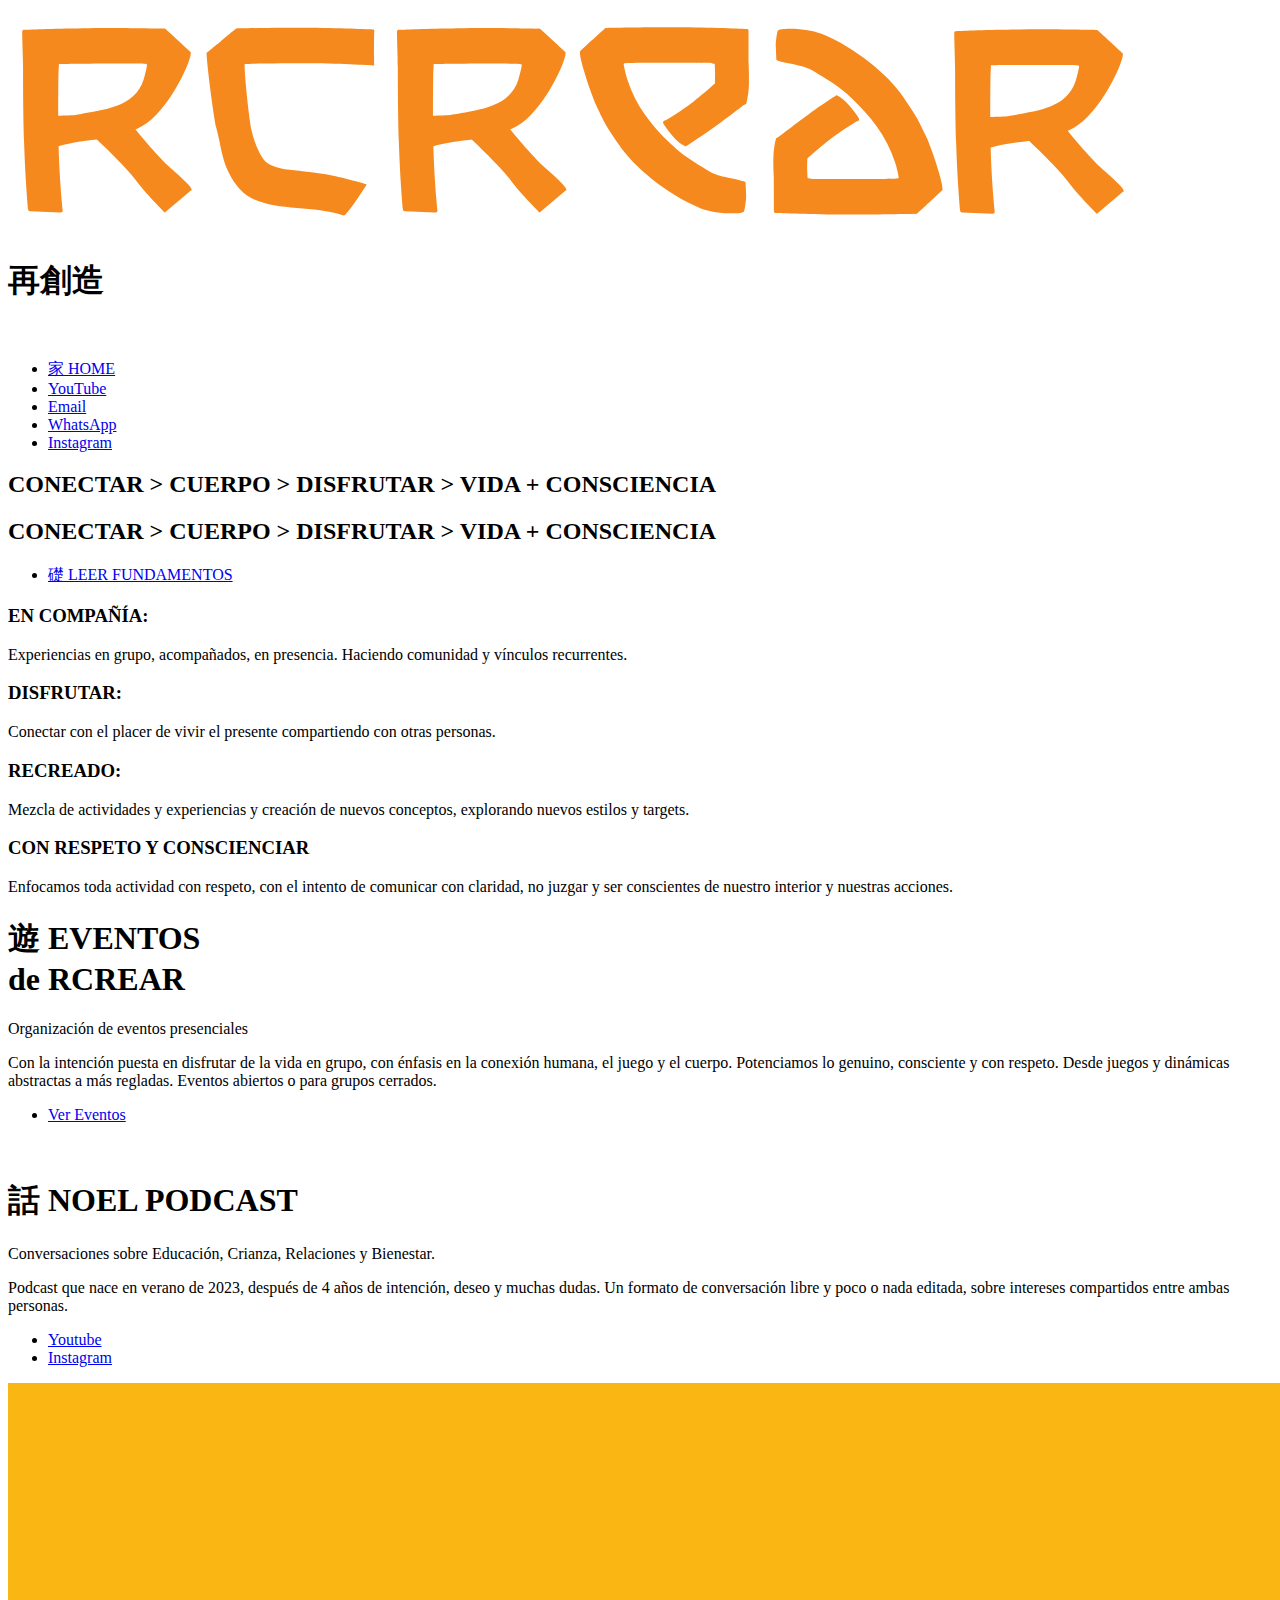
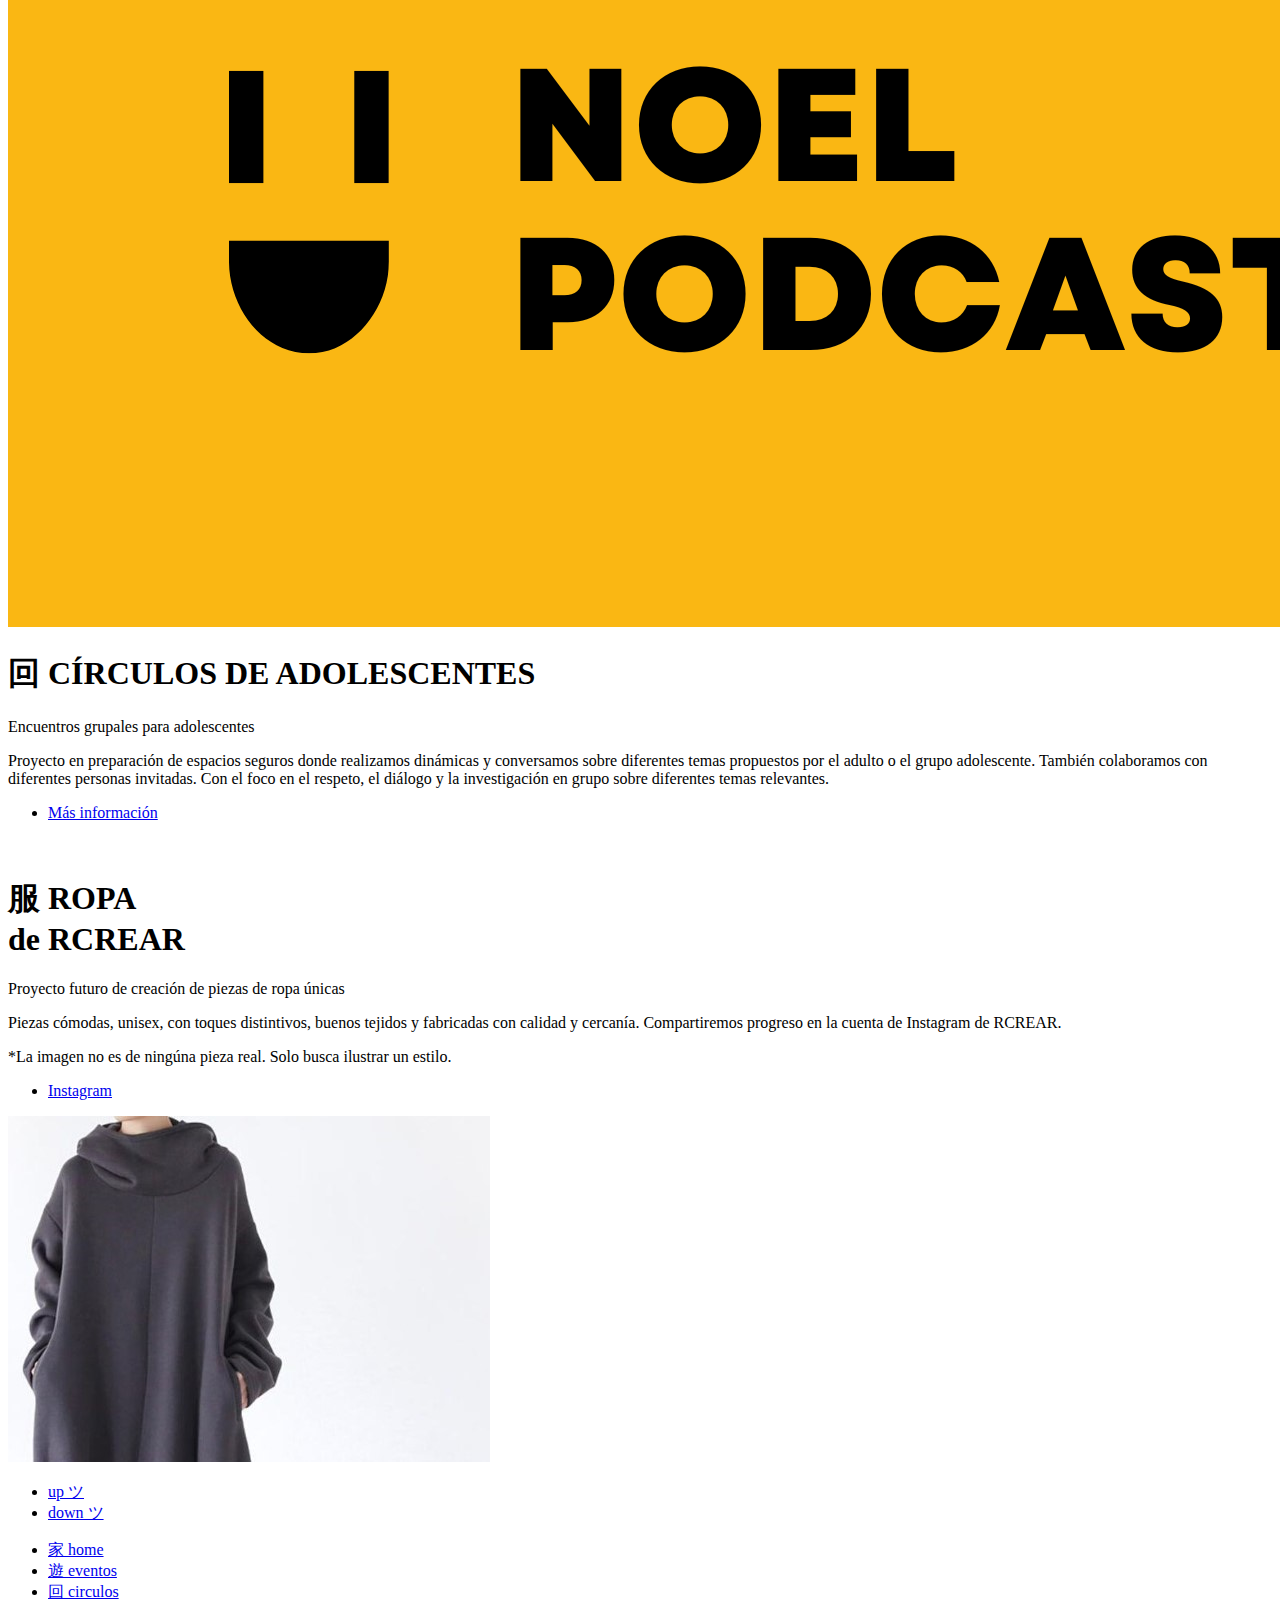
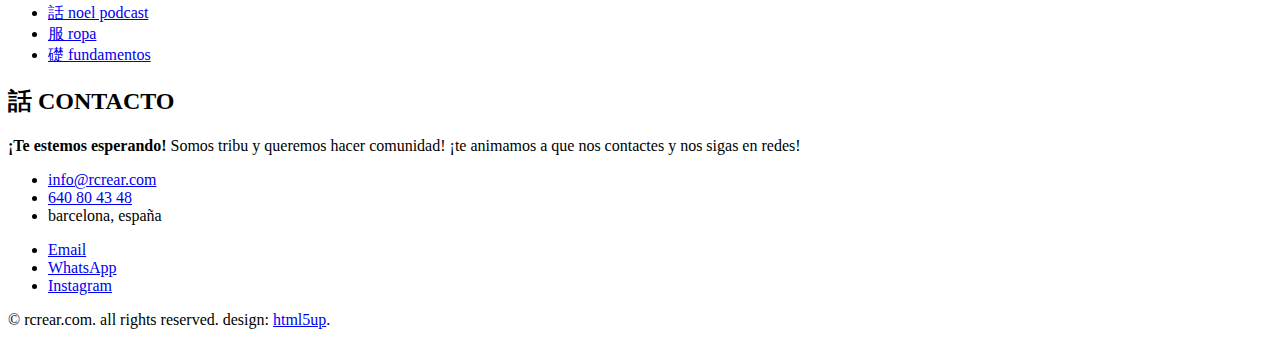
==== index.html @ 9a052d3e "h" ====
<!DOCTYPE HTML>
<!--
	Editorial by HTML5 UP
	html5up.net | @ajlkn
	Free for personal and commercial use under the CCA 3.0 license (html5up.net/license)
-->
<html>
	<head>

		<!-- Google tag (gtag.js) -->
<script async src="https://www.googletagmanager.com/gtag/js?id=G-EVS6V55VN1"></script>
<script>
  window.dataLayer = window.dataLayer || [];
  function gtag(){dataLayer.push(arguments);}
  gtag('js', new Date());

  gtag('config', 'G-EVS6V55VN1');
</script>

		<title>Disfrutar en Grupo</title>
		<link rel="icon" type="image/ico" href="images/imagen marca square.png" />
		<meta charset="utf-8" />
		<meta name="keywords" content="rcrear" />
		<meta name="viewport" content="width=device-width, initial-scale=1, user-scalable=no" />
		<link rel="stylesheet" href="assets/css/main.css" />
	</head>
	<body class="is-preload">

		<!-- Wrapper -->
			<div id="wrapper">

				<!-- Main -->
					<div id="main">
						<div class="inner">

							<!-- Header -->
							<centered>
									<header id="header">
									<img src="images/logo.svg">
									<right><h1>再創造</h1></right>
								</header>
							</centered>
								<br>
							<centered>
								<ul class="icons">
										<li><a href="index.html" class="button big">家 HOME</a></li>

										<li><a href="https://www.youtube.com/@rcrear" class="icon brands fa-youtube"><span class="label">YouTube</span></a></li>
										
										<li><a href="mailto:info@rcrear.com" class="icon fa-envelope"><span class="label">Email</span></a></li>


										<li><a href="https://chat.whatsapp.com/CSFJep5sKGAAvkjsVZSvLa" class="icon brands fa-whatsapp"><span class="label">WhatsApp</span></a></li>


										<li><a href="https://www.instagram.com/rcrearoficial/" class="icon brands fa-instagram"><span class="label">Instagram</span></a></li>

									</ul>
									<h2>CONECTAR > CUERPO > DISFRUTAR > VIDA + CONSCIENCIA</h2>
									<h2>CONECTAR > CUERPO > DISFRUTAR > VIDA + CONSCIENCIA</h2>
									
									<ul class="actions">
										<li><a href="fundamentos.html" class="button big">礎 LEER FUNDAMENTOS</a></li>
									</ul>
							</centered>
							

							<!-- Section -->
							<section>
								<div class="features">
									<article>
										<span class="icon solid fa-circle"></span>
										<div class="content">
											<h3>EN COMPAÑÍA:</h3>
											<p>Experiencias en grupo, acompañados, en presencia. Haciendo comunidad y vínculos recurrentes.</p>
										</div>
									</article>

									<article>
										<span class="icon solid fa-square"></span>
										<div class="content">
											<h3>DISFRUTAR:</h3>
											<p>Conectar con el placer de vivir el presente compartiendo con otras personas.</p>
										</div>
									</article>

									<article>
										<span class="icon solid fa-arrow-up"></span>
										<div class="content">
											<h3>RECREADO:</h3>
											<p>Mezcla de actividades y experiencias y creación de nuevos conceptos, explorando nuevos estilos y targets.</p>
										</div>
									</article>

									<article>
										<span class="icon fa-eye"></span>
										<div class="content">
											<h3>CON RESPETO Y CONSCIENCIAR</h3>
											<p>Enfocamos toda actividad con respeto, con el intento de comunicar con claridad, no juzgar y ser conscientes de nuestro interior y nuestras acciones.</p>
										</div>
									</article>

								</div>
							</section>


							<!-- Banner -->
							<section id="banner">
								<div class="content">
									<header>
										<h1>遊 EVENTOS<br />
										de RCREAR</h1>
										<p>Organización de eventos presenciales</p>
									</header>
									<p>Con la intención puesta en disfrutar de la vida en grupo, con énfasis en la conexión humana, el juego y el cuerpo. Potenciamos lo genuino, consciente y con respeto. Desde juegos y dinámicas abstractas a más regladas. Eventos abiertos o para grupos cerrados.</p>
									<ul class="actions">
										<li><a href="eventos.html" class="button big">Ver Eventos</a></li>
									</ul>
								</div>
								<span class="image object">
									<img src="images/eventos.png" alt="" />
								</span>
							</section>
							<!-- Banner -->
							<section id="banner">
								<div class="content">
									<header>
										<h1>話 NOEL PODCAST</h1>
										<p>Conversaciones sobre Educación, Crianza, Relaciones y Bienestar.</p>
									</header>
										<p>Podcast que nace en verano de 2023, después de 4 años de intención, deseo y muchas dudas. Un formato de conversación libre y poco o nada editada, sobre intereses compartidos entre ambas personas.</p>
									<ul class="actions">
										<li><a href="https://www.youtube.com/@rcrear" class="button big">Youtube</a></li><li><a href="https://www.instagram.com/rcrearpodcast/" class="button big">Instagram</a></li>
									</ul>
								</div>
								<span class="image object">
									<img src="images/podcast.png" alt="" />
								</span>
							</section>
							<!-- Banner -->
							<section id="banner">
								<div class="content">
									<header>
										<h1>回 CÍRCULOS DE ADOLESCENTES</h1>
										<p>Encuentros grupales para adolescentes</p>
									</header>
									<p>Proyecto en preparación de espacios seguros donde realizamos dinámicas y conversamos sobre diferentes temas propuestos por el adulto o el grupo adolescente. También colaboramos con diferentes personas invitadas. Con el foco en el respeto, el diálogo y la investigación en grupo sobre diferentes temas relevantes.</p>
									<ul class="actions">
										<li><a href="circulos.html" class="button big">Más información</a></li>
									</ul>
								</div>
								<span class="image object">
									<img src="images/adoles.jpg" alt="" />
								</span>
							</section>
							<!-- Banner -->
							<section id="banner">
								<div class="content">
									<header>
										<h1>服 ROPA<br />
										de RCREAR</h1>
										<p>Proyecto futuro de creación de piezas de ropa únicas</p>
									</header>
									<p>Piezas cómodas, unisex, con toques distintivos, buenos tejidos y fabricadas con calidad y cercanía. Compartiremos progreso en la cuenta de Instagram de RCREAR.</p>
									<p>*La imagen no es de ningúna pieza real. Solo busca ilustrar un estilo.</p>
									<ul class="actions">
										<li><a href="https://www.instagram.com/rcrearoficial/" class="button big">Instagram</a></li>
									</ul>
								</div>
								<span class="image object">
									<img src="images/ropa.jpg" alt="" />
								</span>
							</section>

							<!-- Banner -->
							<section id="banner">
								<div class="content">
							<ul class="actions">
								<li><a href="#" class="button big">up ツ</a></li>
								<li><a href="jaja.html" class="button big">down ツ</a></li>
							</ul>
						</div>
					</section>
				</div>
			</div>

				<!-- Sidebar -->
					<div id="sidebar">
						<div class="inner">

							<!-- Menu -->
								<nav id="menu">
									<ul>
										<li><a href="index.html">家 home</a></li>
										<li><a href="eventos.html">遊 eventos</a></li>
										<li><a href="circulos.html">回 circulos</a></li>
										<li><a href="https://www.youtube.com/@rcrear">話 noel podcast</a></li>
										<li><a href="https://www.instagram.com/rcrearoficial/">服 ropa</a></li>
										<li><a href="fundamentos.html">礎 fundamentos</a></li>
								</ul>
								</nav>

							<!-- Section -->
								<section>
									<header class="major">
										<h2>話 CONTACTO</h2>
									</header>
									<p><strong>¡Te estemos esperando!</strong> Somos tribu y queremos hacer comunidad! ¡te animamos a que nos contactes y nos sigas en redes!</p>
									<ul class="contact">
										<li class="icon solid fa-envelope"><a href="mailto:info@rcrear.com">info@rcrear.com</a></li>
										<li class="icon solid fa-phone"><a href="tel:0034640804348">640 80 43 48</a></li>
										<li class="icon solid fa-home">barcelona, españa</li>
									</ul>
									<ul class="icons">
										<li><a href="mailto:info@rcrear.com" class="icon fa-envelope"><span class="label">Email</span></a></li>


										<li><a href="https://chat.whatsapp.com/CSFJep5sKGAAvkjsVZSvLa" class="icon brands fa-whatsapp"><span class="label">WhatsApp</span></a></li>


										<li><a href="https://www.instagram.com/rcrearoficial/" class="icon brands fa-instagram"><span class="label">Instagram</span></a></li>
									</ul>
								</section>

							<!-- Footer -->
								<footer id="footer">
									<p class="copyright">&copy; rcrear.com. all rights reserved. design: <a href="https://html5up.net">html5up</a>.</p>
								</footer>

						</div>
					</div>

			</div>

		<!-- Scripts -->
			<script src="assets/js/jquery.min.js"></script>
			<script src="assets/js/browser.min.js"></script>
			<script src="assets/js/breakpoints.min.js"></script>
			<script src="assets/js/util.js"></script>
			<script src="assets/js/main.js"></script>

	</body>
</html>
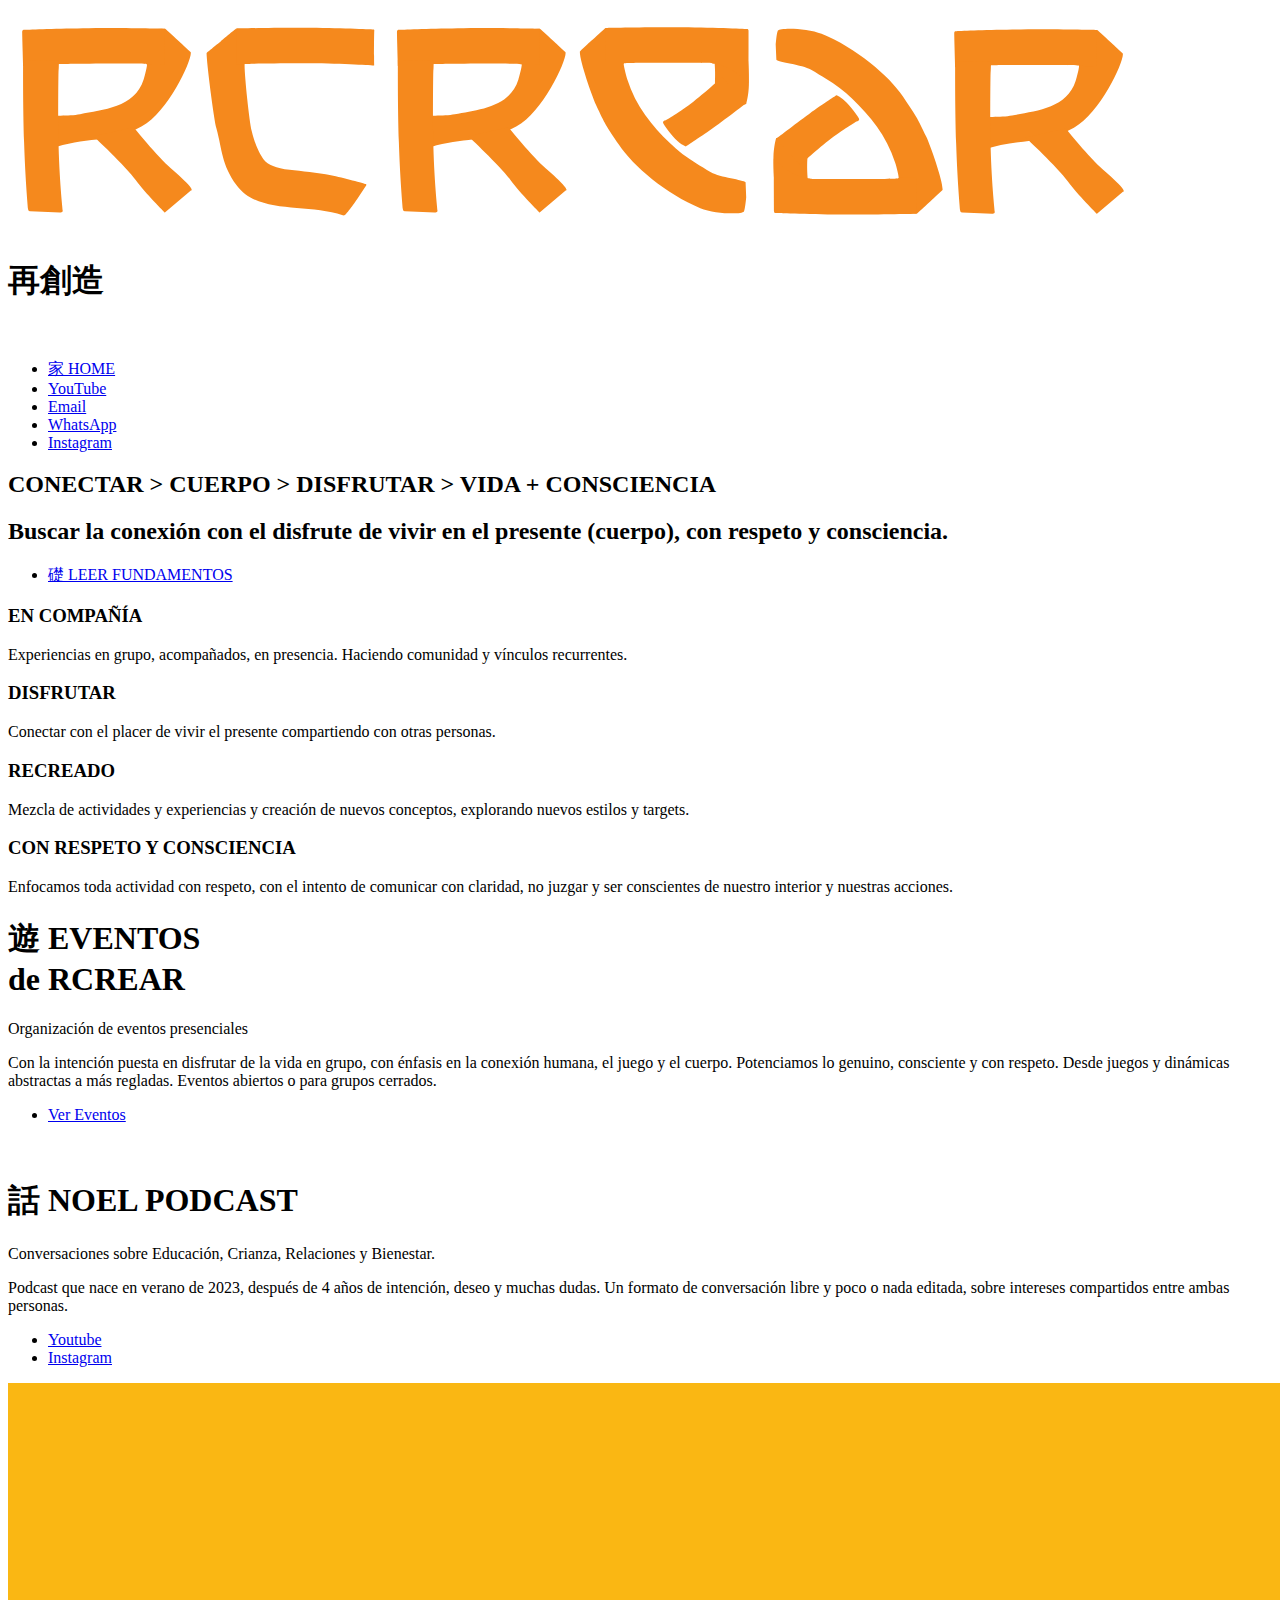
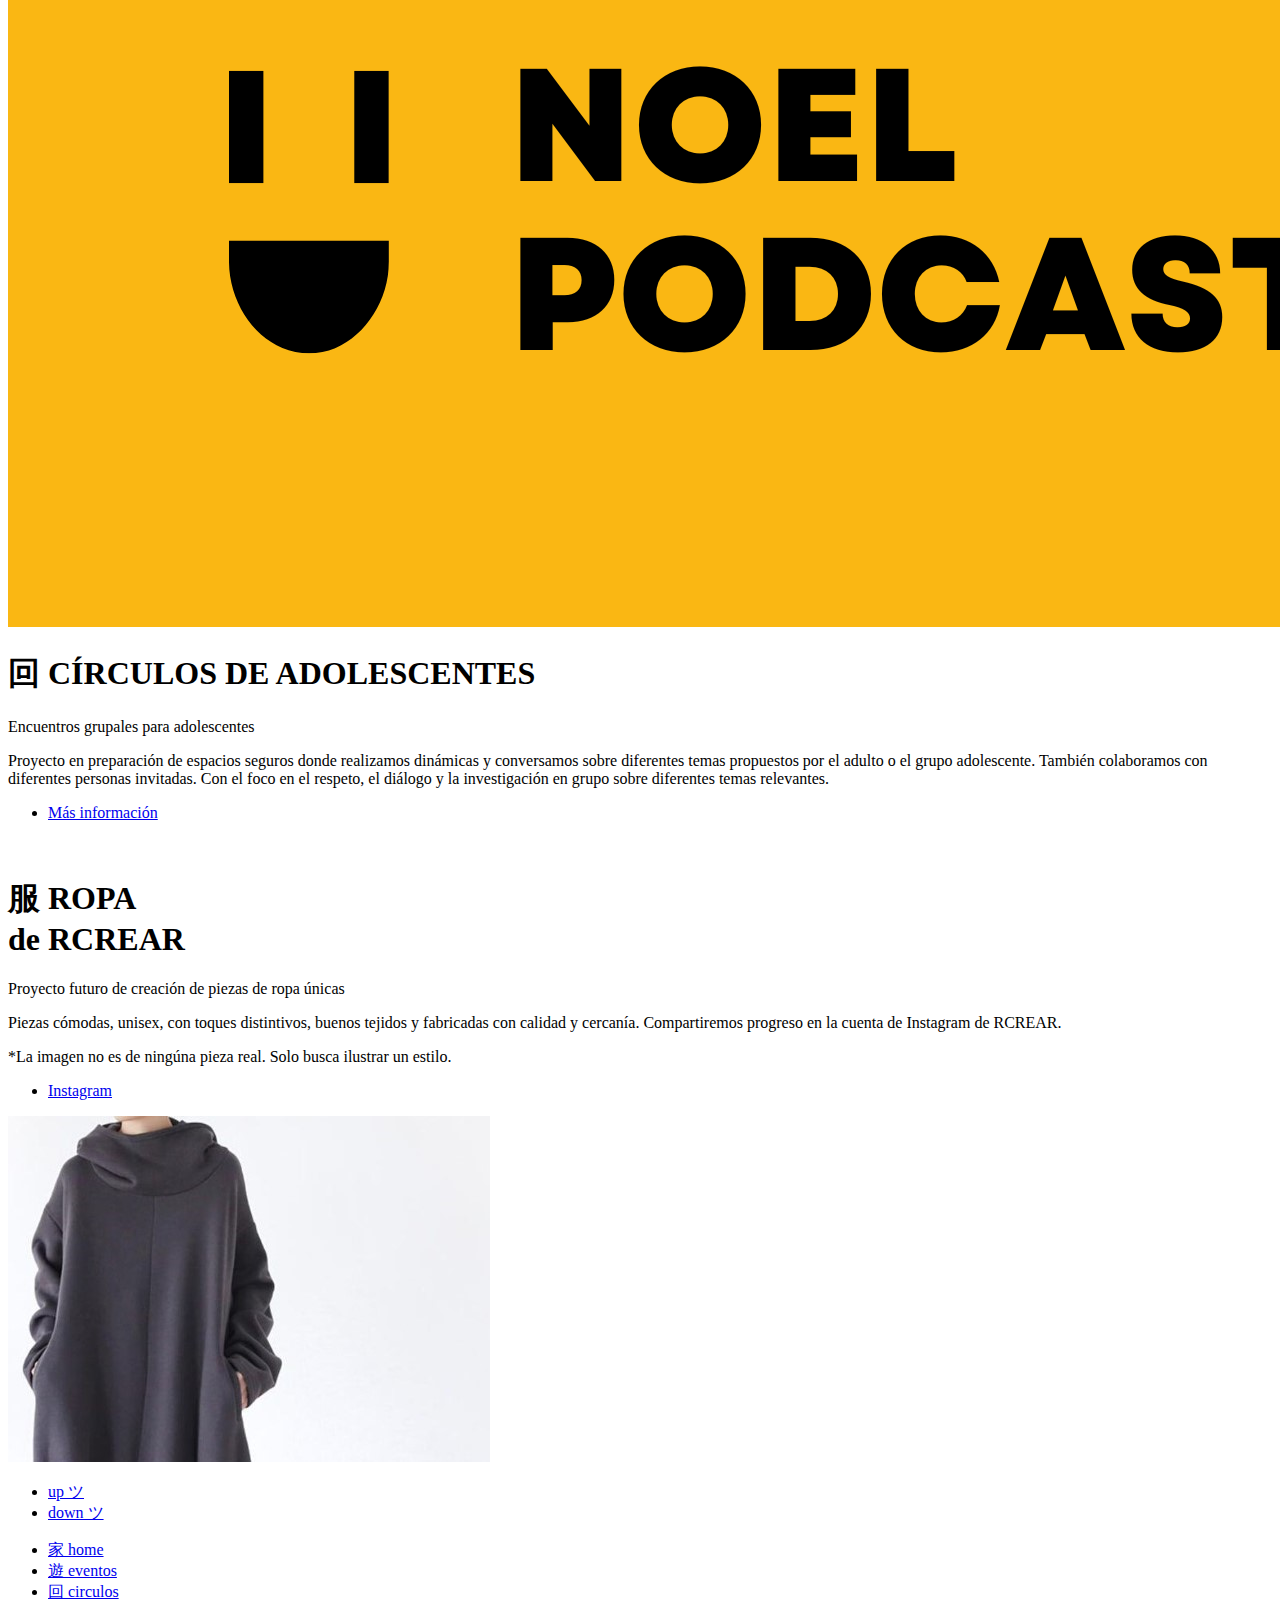
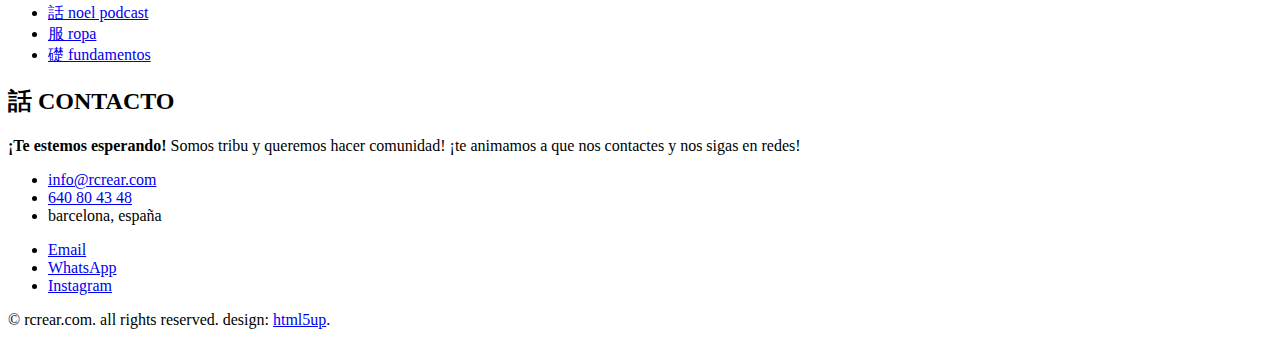
==== commit 34e099bc: "s" ====
--- a/index.html
+++ b/index.html
@@ -57,7 +57,7 @@
 
 									</ul>
 									<h2>CONECTAR > CUERPO > DISFRUTAR > VIDA + CONSCIENCIA</h2>
-									<h2>CONECTAR > CUERPO > DISFRUTAR > VIDA + CONSCIENCIA</h2>
+									<h2>Buscar la conexión con el disfrute de vivir en el presente (cuerpo), con respeto y consciencia.</h2>
 									
 									<ul class="actions">
 										<li><a href="fundamentos.html" class="button big">礎 LEER FUNDAMENTOS</a></li>
@@ -71,7 +71,7 @@
 									<article>
 										<span class="icon solid fa-circle"></span>
 										<div class="content">
-											<h3>EN COMPAÑÍA:</h3>
+											<h3>EN COMPAÑÍA</h3>
 											<p>Experiencias en grupo, acompañados, en presencia. Haciendo comunidad y vínculos recurrentes.</p>
 										</div>
 									</article>
@@ -79,7 +79,7 @@
 									<article>
 										<span class="icon solid fa-square"></span>
 										<div class="content">
-											<h3>DISFRUTAR:</h3>
+											<h3>DISFRUTAR</h3>
 											<p>Conectar con el placer de vivir el presente compartiendo con otras personas.</p>
 										</div>
 									</article>
@@ -87,7 +87,7 @@
 									<article>
 										<span class="icon solid fa-arrow-up"></span>
 										<div class="content">
-											<h3>RECREADO:</h3>
+											<h3>RECREADO</h3>
 											<p>Mezcla de actividades y experiencias y creación de nuevos conceptos, explorando nuevos estilos y targets.</p>
 										</div>
 									</article>
@@ -95,7 +95,7 @@
 									<article>
 										<span class="icon fa-eye"></span>
 										<div class="content">
-											<h3>CON RESPETO Y CONSCIENCIAR</h3>
+											<h3>CON RESPETO Y CONSCIENCIA</h3>
 											<p>Enfocamos toda actividad con respeto, con el intento de comunicar con claridad, no juzgar y ser conscientes de nuestro interior y nuestras acciones.</p>
 										</div>
 									</article>
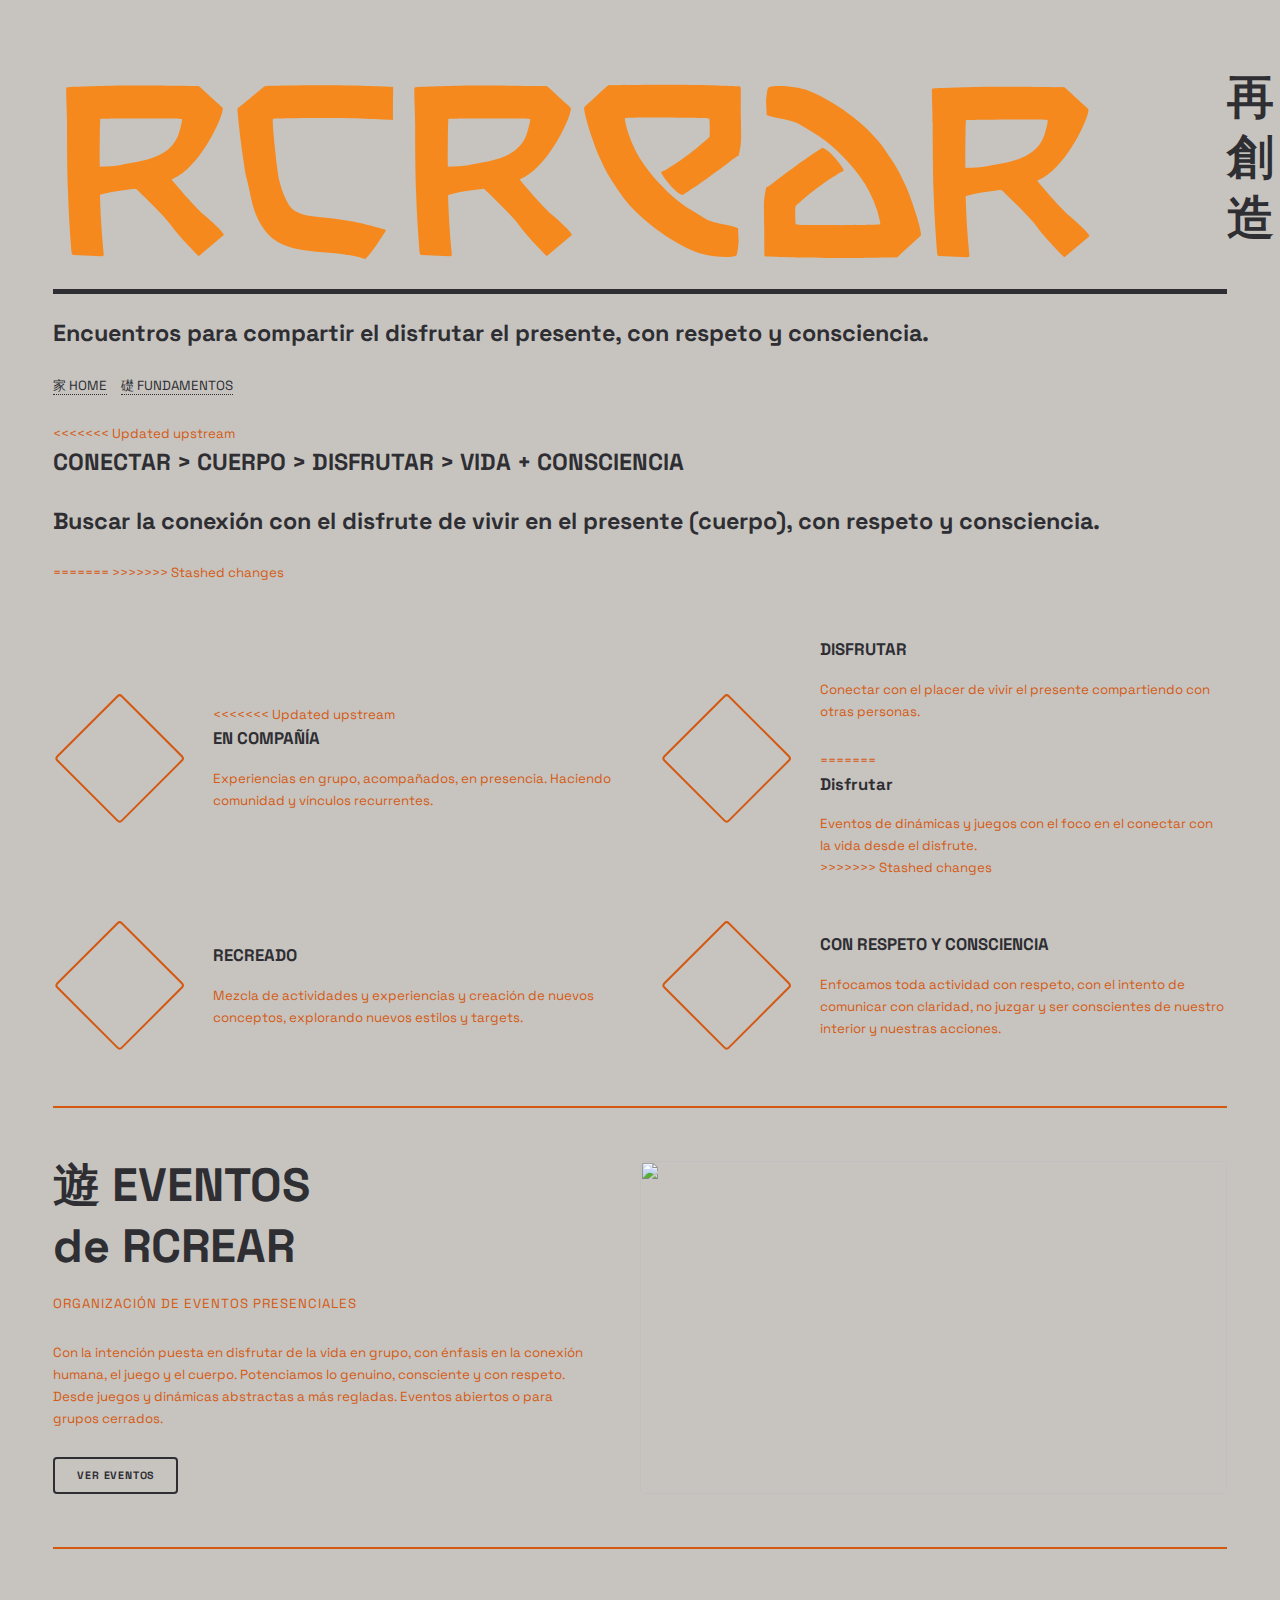
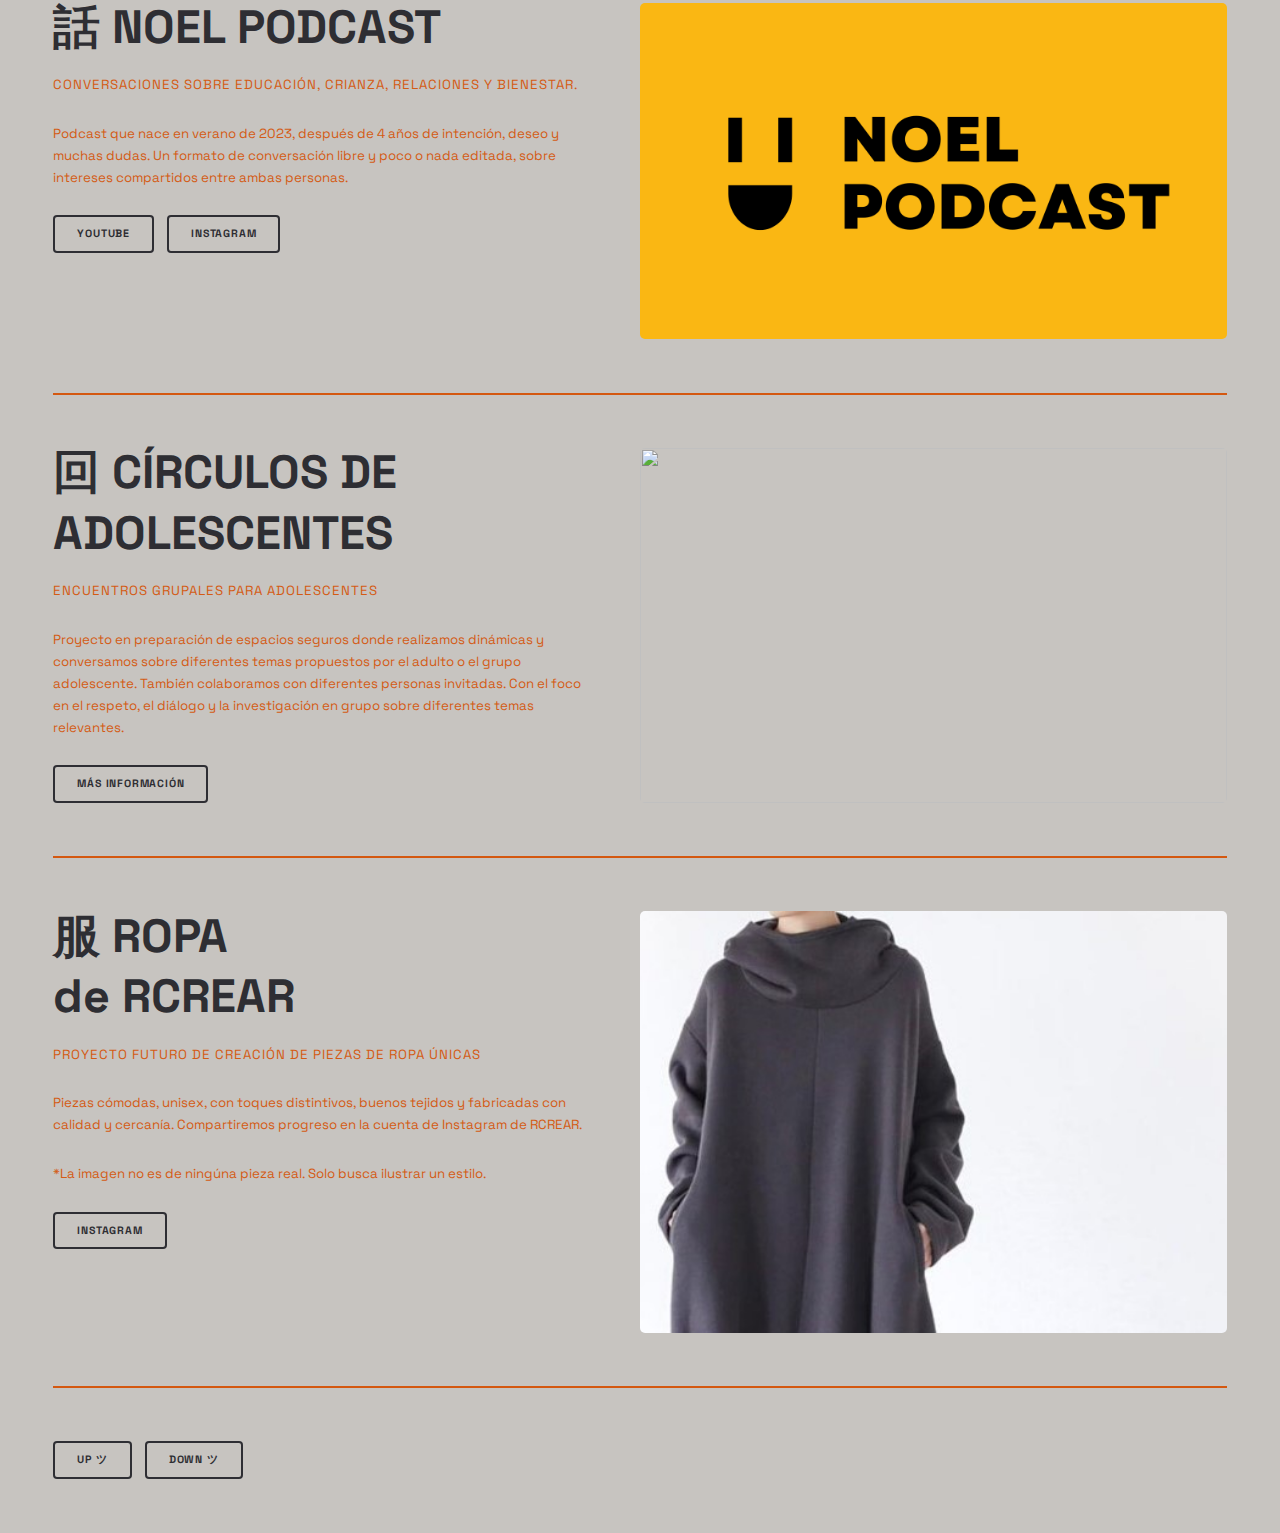
==== commit 39132c4a: "k" ====
--- a/index.html
+++ b/index.html
@@ -42,8 +42,9 @@
 							</centered>
 								<br>
 							<centered>
+								<h2>Encuentros para compartir el disfrutar el presente, con respeto y consciencia.</h2>
 								<ul class="icons">
-										<li><a href="index.html" class="button big">家 HOME</a></li>
+										<li><a href="index.html">家 HOME</a></li><li><a href="fundamentos.html">礎 FUNDAMENTOS</a></li>
 
 										<li><a href="https://www.youtube.com/@rcrear" class="icon brands fa-youtube"><span class="label">YouTube</span></a></li>
 										
@@ -56,12 +57,12 @@
 										<li><a href="https://www.instagram.com/rcrearoficial/" class="icon brands fa-instagram"><span class="label">Instagram</span></a></li>
 
 									</ul>
+<<<<<<< Updated upstream
 									<h2>CONECTAR > CUERPO > DISFRUTAR > VIDA + CONSCIENCIA</h2>
 									<h2>Buscar la conexión con el disfrute de vivir en el presente (cuerpo), con respeto y consciencia.</h2>
+=======
+>>>>>>> Stashed changes
 									
-									<ul class="actions">
-										<li><a href="fundamentos.html" class="button big">礎 LEER FUNDAMENTOS</a></li>
-									</ul>
 							</centered>
 							
 
@@ -71,6 +72,7 @@
 									<article>
 										<span class="icon solid fa-circle"></span>
 										<div class="content">
+<<<<<<< Updated upstream
 											<h3>EN COMPAÑÍA</h3>
 											<p>Experiencias en grupo, acompañados, en presencia. Haciendo comunidad y vínculos recurrentes.</p>
 										</div>
@@ -81,6 +83,10 @@
 										<div class="content">
 											<h3>DISFRUTAR</h3>
 											<p>Conectar con el placer de vivir el presente compartiendo con otras personas.</p>
+=======
+											<h3>Disfrutar</h3>
+											<p>Eventos de dinámicas y juegos con el foco en el conectar con la vida desde el disfrute.</p>
+>>>>>>> Stashed changes
 										</div>
 									</article>
 
--- a/assets/css/main.css
+++ b/assets/css/main.css
@@ -0,0 +1,2946 @@
+@import 'fontawesome-all.min.css';
+@import url("https://fonts.googleapis.com/css2?family=Space+Grotesk:wght@300;500;700&display=swap");
+/*
+	Editorial by HTML5 UP
+	html5up.net | @ajlkn
+	Free for personal and commercial use under the CCA 3.0 license (html5up.net/license)
+*/
+html, body, div, span, applet, object,
+iframe, h1, h2, h3, h4, h5, h6, p, blockquote,
+pre, a, abbr, acronym, address, big, cite,
+code, del, dfn, em, img, ins, kbd, q, s, samp,
+small, strike, strong, sub, sup, tt, var, b,
+u, i, center, dl, dt, dd, ol, ul, li, fieldset,
+form, label, legend, table, caption, tbody,
+tfoot, thead, tr, th, td, article, aside,
+canvas, details, embed, figure, figcaption,
+footer, header, hgroup, menu, nav, output, ruby,
+section, summary, time, mark, audio, video {
+  margin: 0;
+  padding: 0;
+  border: 0;
+  font-size: 100%;
+  font: inherit;
+  vertical-align: baseline;
+}
+
+article, aside, details, figcaption, figure,
+footer, header, hgroup, menu, nav, section {
+  display: block;
+}
+
+body {
+  line-height: 1;
+}
+
+ol, ul {
+  list-style: none;
+}
+
+blockquote, q {
+  quotes: none;
+}
+blockquote:before, blockquote:after, q:before, q:after {
+  content: "";
+  content: none;
+}
+
+table {
+  border-collapse: collapse;
+  border-spacing: 0;
+}
+
+body {
+  -webkit-text-size-adjust: none;
+}
+
+mark {
+  background-color: transparent;
+  color: inherit;
+}
+
+input::-moz-focus-inner {
+  border: 0;
+  padding: 0;
+}
+
+input, select, textarea {
+  -moz-appearance: none;
+  -webkit-appearance: none;
+  -ms-appearance: none;
+  appearance: none;
+}
+
+/* Basic */
+@-ms-viewport {
+  width: device-width;
+}
+body {
+  -ms-overflow-style: scrollbar;
+}
+
+@media screen and (max-width: 480px) {
+  html, body {
+    min-width: 320px;
+  }
+}
+html {
+  box-sizing: border-box;
+}
+
+*, *:before, *:after {
+  box-sizing: inherit;
+}
+
+body {
+  background: #c7c4c0;
+}
+body.is-preload *, body.is-preload *:before, body.is-preload *:after, body.is-resizing *, body.is-resizing *:before, body.is-resizing *:after {
+  -moz-animation: none !important;
+  -webkit-animation: none !important;
+  -ms-animation: none !important;
+  animation: none !important;
+  -moz-transition: none !important;
+  -webkit-transition: none !important;
+  -ms-transition: none !important;
+  transition: none !important;
+}
+
+/* Type */
+body, input, select, textarea {
+  color: #d45b14;
+  font-family: "Space Grotesk", sans-serif;
+  font-size: 13pt;
+  font-weight: 400;
+  line-height: 1.65;
+}
+@media screen and (max-width: 1680px) {
+  body, input, select, textarea {
+    font-size: 11pt;
+  }
+}
+@media screen and (max-width: 1280px) {
+  body, input, select, textarea {
+    font-size: 10pt;
+  }
+}
+@media screen and (max-width: 360px) {
+  body, input, select, textarea {
+    font-size: 9pt;
+  }
+}
+
+a {
+  -moz-transition: color 0.2s ease-in-out, border-bottom-color 0.2s ease-in-out;
+  -webkit-transition: color 0.2s ease-in-out, border-bottom-color 0.2s ease-in-out;
+  -ms-transition: color 0.2s ease-in-out, border-bottom-color 0.2s ease-in-out;
+  transition: color 0.2s ease-in-out, border-bottom-color 0.2s ease-in-out;
+  border-bottom: dotted 1px;
+  color: #2e2e33;
+  text-decoration: none;
+}
+a:hover {
+  border-bottom-color: #2e2e33;
+  color: #2e2e33 !important;
+}
+a:hover strong {
+  color: inherit;
+}
+
+strong, b {
+  color: #2e2e33;
+  font-weight: 600;
+}
+
+em, i {
+  font-style: italic;
+}
+
+p {
+  margin: 0 0 2em 0;
+}
+
+h1, h2, h3, h4, h5, h6 {
+  color: #2e2e33;
+  font-family: "Space Grotesk", sans-serif;
+  font-weight: 700;
+  line-height: 1.5;
+  margin: 0 0 1em 0;
+}
+h1 a, h2 a, h3 a, h4 a, h5 a, h6 a {
+  color: inherit;
+  text-decoration: none;
+  border-bottom: 0;
+}
+
+h1 {
+  font-size: 4em;
+  margin: 0 0 0.5em 0;
+  line-height: 1.3;
+}
+
+h2 {
+  font-size: 1.75em;
+}
+
+h3 {
+  font-size: 1.25em;
+}
+
+h4 {
+  font-size: 1.1em;
+}
+
+h5 {
+  font-size: 0.9em;
+}
+
+h6 {
+  font-size: 0.7em;
+}
+
+@media screen and (max-width: 1680px) {
+  h1 {
+    font-size: 3.5em;
+  }
+}
+@media screen and (max-width: 980px) {
+  h1 {
+    font-size: 3.25em;
+  }
+}
+@media screen and (max-width: 736px) {
+  h1 {
+    font-size: 2em;
+    line-height: 1.4;
+  }
+  h2 {
+    font-size: 1.5em;
+  }
+}
+sub {
+  font-size: 0.8em;
+  position: relative;
+  top: 0.5em;
+}
+
+sup {
+  font-size: 0.8em;
+  position: relative;
+  top: -0.5em;
+}
+
+blockquote {
+  border-left: solid 3px rgb(212, 88, 16);
+  font-style: italic;
+  margin: 0 0 2em 0;
+  padding: 0.5em 0 0.5em 2em;
+}
+
+code {
+  background: rgba(218, 87, 12, 0.25);
+  border-radius: 0.375em;
+  border: solid 1px rgb(212, 88, 16);
+  font-family: "Space Grotesk", sans-serif;
+  font-size: 0.9em;
+  margin: 0 0.25em;
+  padding: 0.25em 0.65em;
+}
+
+pre {
+  -webkit-overflow-scrolling: touch;
+  font-family: "Space Grotesk", sans-serif;
+  font-size: 0.9em;
+  margin: 0 0 2em 0;
+}
+pre code {
+  display: block;
+  line-height: 1.75;
+  padding: 1em 1.5em;
+  overflow-x: auto;
+}
+
+hr {
+  border: 0;
+  border-bottom: solid 1px rgb(212, 88, 16);
+  margin: 2em 0;
+}
+hr.major {
+  margin: 3em 0;
+}
+
+.align-left {
+  text-align: left;
+}
+
+.align-center {
+  text-align: center;
+}
+
+.align-right {
+  text-align: right;
+}
+
+/* Row */
+.row {
+  display: flex;
+  flex-wrap: wrap;
+  box-sizing: border-box;
+  align-items: stretch;
+}
+.row > * {
+  box-sizing: border-box;
+}
+.row.gtr-uniform > * > :last-child {
+  margin-bottom: 0;
+}
+.row.aln-left {
+  justify-content: flex-start;
+}
+.row.aln-center {
+  justify-content: center;
+}
+.row.aln-right {
+  justify-content: flex-end;
+}
+.row.aln-top {
+  align-items: flex-start;
+}
+.row.aln-middle {
+  align-items: center;
+}
+.row.aln-bottom {
+  align-items: flex-end;
+}
+.row > .imp {
+  order: -1;
+}
+.row > .col-1 {
+  width: 8.3333333333%;
+}
+.row > .off-1 {
+  margin-left: 8.3333333333%;
+}
+.row > .col-2 {
+  width: 16.6666666667%;
+}
+.row > .off-2 {
+  margin-left: 16.6666666667%;
+}
+.row > .col-3 {
+  width: 25%;
+}
+.row > .off-3 {
+  margin-left: 25%;
+}
+.row > .col-4 {
+  width: 33.3333333333%;
+}
+.row > .off-4 {
+  margin-left: 33.3333333333%;
+}
+.row > .col-5 {
+  width: 41.6666666667%;
+}
+.row > .off-5 {
+  margin-left: 41.6666666667%;
+}
+.row > .col-6 {
+  width: 50%;
+}
+.row > .off-6 {
+  margin-left: 50%;
+}
+.row > .col-7 {
+  width: 58.3333333333%;
+}
+.row > .off-7 {
+  margin-left: 58.3333333333%;
+}
+.row > .col-8 {
+  width: 66.6666666667%;
+}
+.row > .off-8 {
+  margin-left: 66.6666666667%;
+}
+.row > .col-9 {
+  width: 75%;
+}
+.row > .off-9 {
+  margin-left: 75%;
+}
+.row > .col-10 {
+  width: 83.3333333333%;
+}
+.row > .off-10 {
+  margin-left: 83.3333333333%;
+}
+.row > .col-11 {
+  width: 91.6666666667%;
+}
+.row > .off-11 {
+  margin-left: 91.6666666667%;
+}
+.row > .col-12 {
+  width: 100%;
+}
+.row > .off-12 {
+  margin-left: 100%;
+}
+.row.gtr-0 {
+  margin-top: 0;
+  margin-left: 0em;
+}
+.row.gtr-0 > * {
+  padding: 0 0 0 0em;
+}
+.row.gtr-0.gtr-uniform {
+  margin-top: 0em;
+}
+.row.gtr-0.gtr-uniform > * {
+  padding-top: 0em;
+}
+.row.gtr-25 {
+  margin-top: 0;
+  margin-left: -0.375em;
+}
+.row.gtr-25 > * {
+  padding: 0 0 0 0.375em;
+}
+.row.gtr-25.gtr-uniform {
+  margin-top: -0.375em;
+}
+.row.gtr-25.gtr-uniform > * {
+  padding-top: 0.375em;
+}
+.row.gtr-50 {
+  margin-top: 0;
+  margin-left: -0.75em;
+}
+.row.gtr-50 > * {
+  padding: 0 0 0 0.75em;
+}
+.row.gtr-50.gtr-uniform {
+  margin-top: -0.75em;
+}
+.row.gtr-50.gtr-uniform > * {
+  padding-top: 0.75em;
+}
+.row {
+  margin-top: 0;
+  margin-left: -1.5em;
+}
+.row > * {
+  padding: 0 0 0 1.5em;
+}
+.row.gtr-uniform {
+  margin-top: -1.5em;
+}
+.row.gtr-uniform > * {
+  padding-top: 1.5em;
+}
+.row.gtr-150 {
+  margin-top: 0;
+  margin-left: -2.25em;
+}
+.row.gtr-150 > * {
+  padding: 0 0 0 2.25em;
+}
+.row.gtr-150.gtr-uniform {
+  margin-top: -2.25em;
+}
+.row.gtr-150.gtr-uniform > * {
+  padding-top: 2.25em;
+}
+.row.gtr-200 {
+  margin-top: 0;
+  margin-left: -3em;
+}
+.row.gtr-200 > * {
+  padding: 0 0 0 3em;
+}
+.row.gtr-200.gtr-uniform {
+  margin-top: -3em;
+}
+.row.gtr-200.gtr-uniform > * {
+  padding-top: 3em;
+}
+@media screen and (max-width: 1680px) {
+  .row {
+    display: flex;
+    flex-wrap: wrap;
+    box-sizing: border-box;
+    align-items: stretch;
+  }
+  .row > * {
+    box-sizing: border-box;
+  }
+  .row.gtr-uniform > * > :last-child {
+    margin-bottom: 0;
+  }
+  .row.aln-left {
+    justify-content: flex-start;
+  }
+  .row.aln-center {
+    justify-content: center;
+  }
+  .row.aln-right {
+    justify-content: flex-end;
+  }
+  .row.aln-top {
+    align-items: flex-start;
+  }
+  .row.aln-middle {
+    align-items: center;
+  }
+  .row.aln-bottom {
+    align-items: flex-end;
+  }
+  .row > .imp-xlarge {
+    order: -1;
+  }
+  .row > .col-1-xlarge {
+    width: 8.3333333333%;
+  }
+  .row > .off-1-xlarge {
+    margin-left: 8.3333333333%;
+  }
+  .row > .col-2-xlarge {
+    width: 16.6666666667%;
+  }
+  .row > .off-2-xlarge {
+    margin-left: 16.6666666667%;
+  }
+  .row > .col-3-xlarge {
+    width: 25%;
+  }
+  .row > .off-3-xlarge {
+    margin-left: 25%;
+  }
+  .row > .col-4-xlarge {
+    width: 33.3333333333%;
+  }
+  .row > .off-4-xlarge {
+    margin-left: 33.3333333333%;
+  }
+  .row > .col-5-xlarge {
+    width: 41.6666666667%;
+  }
+  .row > .off-5-xlarge {
+    margin-left: 41.6666666667%;
+  }
+  .row > .col-6-xlarge {
+    width: 50%;
+  }
+  .row > .off-6-xlarge {
+    margin-left: 50%;
+  }
+  .row > .col-7-xlarge {
+    width: 58.3333333333%;
+  }
+  .row > .off-7-xlarge {
+    margin-left: 58.3333333333%;
+  }
+  .row > .col-8-xlarge {
+    width: 66.6666666667%;
+  }
+  .row > .off-8-xlarge {
+    margin-left: 66.6666666667%;
+  }
+  .row > .col-9-xlarge {
+    width: 75%;
+  }
+  .row > .off-9-xlarge {
+    margin-left: 75%;
+  }
+  .row > .col-10-xlarge {
+    width: 83.3333333333%;
+  }
+  .row > .off-10-xlarge {
+    margin-left: 83.3333333333%;
+  }
+  .row > .col-11-xlarge {
+    width: 91.6666666667%;
+  }
+  .row > .off-11-xlarge {
+    margin-left: 91.6666666667%;
+  }
+  .row > .col-12-xlarge {
+    width: 100%;
+  }
+  .row > .off-12-xlarge {
+    margin-left: 100%;
+  }
+  .row.gtr-0 {
+    margin-top: 0;
+    margin-left: 0em;
+  }
+  .row.gtr-0 > * {
+    padding: 0 0 0 0em;
+  }
+  .row.gtr-0.gtr-uniform {
+    margin-top: 0em;
+  }
+  .row.gtr-0.gtr-uniform > * {
+    padding-top: 0em;
+  }
+  .row.gtr-25 {
+    margin-top: 0;
+    margin-left: -0.375em;
+  }
+  .row.gtr-25 > * {
+    padding: 0 0 0 0.375em;
+  }
+  .row.gtr-25.gtr-uniform {
+    margin-top: -0.375em;
+  }
+  .row.gtr-25.gtr-uniform > * {
+    padding-top: 0.375em;
+  }
+  .row.gtr-50 {
+    margin-top: 0;
+    margin-left: -0.75em;
+  }
+  .row.gtr-50 > * {
+    padding: 0 0 0 0.75em;
+  }
+  .row.gtr-50.gtr-uniform {
+    margin-top: -0.75em;
+  }
+  .row.gtr-50.gtr-uniform > * {
+    padding-top: 0.75em;
+  }
+  .row {
+    margin-top: 0;
+    margin-left: -1.5em;
+  }
+  .row > * {
+    padding: 0 0 0 1.5em;
+  }
+  .row.gtr-uniform {
+    margin-top: -1.5em;
+  }
+  .row.gtr-uniform > * {
+    padding-top: 1.5em;
+  }
+  .row.gtr-150 {
+    margin-top: 0;
+    margin-left: -2.25em;
+  }
+  .row.gtr-150 > * {
+    padding: 0 0 0 2.25em;
+  }
+  .row.gtr-150.gtr-uniform {
+    margin-top: -2.25em;
+  }
+  .row.gtr-150.gtr-uniform > * {
+    padding-top: 2.25em;
+  }
+  .row.gtr-200 {
+    margin-top: 0;
+    margin-left: -3em;
+  }
+  .row.gtr-200 > * {
+    padding: 0 0 0 3em;
+  }
+  .row.gtr-200.gtr-uniform {
+    margin-top: -3em;
+  }
+  .row.gtr-200.gtr-uniform > * {
+    padding-top: 3em;
+  }
+}
+@media screen and (max-width: 1280px) {
+  .row {
+    display: flex;
+    flex-wrap: wrap;
+    box-sizing: border-box;
+    align-items: stretch;
+  }
+  .row > * {
+    box-sizing: border-box;
+  }
+  .row.gtr-uniform > * > :last-child {
+    margin-bottom: 0;
+  }
+  .row.aln-left {
+    justify-content: flex-start;
+  }
+  .row.aln-center {
+    justify-content: center;
+  }
+  .row.aln-right {
+    justify-content: flex-end;
+  }
+  .row.aln-top {
+    align-items: flex-start;
+  }
+  .row.aln-middle {
+    align-items: center;
+  }
+  .row.aln-bottom {
+    align-items: flex-end;
+  }
+  .row > .imp-large {
+    order: -1;
+  }
+  .row > .col-1-large {
+    width: 8.3333333333%;
+  }
+  .row > .off-1-large {
+    margin-left: 8.3333333333%;
+  }
+  .row > .col-2-large {
+    width: 16.6666666667%;
+  }
+  .row > .off-2-large {
+    margin-left: 16.6666666667%;
+  }
+  .row > .col-3-large {
+    width: 25%;
+  }
+  .row > .off-3-large {
+    margin-left: 25%;
+  }
+  .row > .col-4-large {
+    width: 33.3333333333%;
+  }
+  .row > .off-4-large {
+    margin-left: 33.3333333333%;
+  }
+  .row > .col-5-large {
+    width: 41.6666666667%;
+  }
+  .row > .off-5-large {
+    margin-left: 41.6666666667%;
+  }
+  .row > .col-6-large {
+    width: 50%;
+  }
+  .row > .off-6-large {
+    margin-left: 50%;
+  }
+  .row > .col-7-large {
+    width: 58.3333333333%;
+  }
+  .row > .off-7-large {
+    margin-left: 58.3333333333%;
+  }
+  .row > .col-8-large {
+    width: 66.6666666667%;
+  }
+  .row > .off-8-large {
+    margin-left: 66.6666666667%;
+  }
+  .row > .col-9-large {
+    width: 75%;
+  }
+  .row > .off-9-large {
+    margin-left: 75%;
+  }
+  .row > .col-10-large {
+    width: 83.3333333333%;
+  }
+  .row > .off-10-large {
+    margin-left: 83.3333333333%;
+  }
+  .row > .col-11-large {
+    width: 91.6666666667%;
+  }
+  .row > .off-11-large {
+    margin-left: 91.6666666667%;
+  }
+  .row > .col-12-large {
+    width: 100%;
+  }
+  .row > .off-12-large {
+    margin-left: 100%;
+  }
+  .row.gtr-0 {
+    margin-top: 0;
+    margin-left: 0em;
+  }
+  .row.gtr-0 > * {
+    padding: 0 0 0 0em;
+  }
+  .row.gtr-0.gtr-uniform {
+    margin-top: 0em;
+  }
+  .row.gtr-0.gtr-uniform > * {
+    padding-top: 0em;
+  }
+  .row.gtr-25 {
+    margin-top: 0;
+    margin-left: -0.375em;
+  }
+  .row.gtr-25 > * {
+    padding: 0 0 0 0.375em;
+  }
+  .row.gtr-25.gtr-uniform {
+    margin-top: -0.375em;
+  }
+  .row.gtr-25.gtr-uniform > * {
+    padding-top: 0.375em;
+  }
+  .row.gtr-50 {
+    margin-top: 0;
+    margin-left: -0.75em;
+  }
+  .row.gtr-50 > * {
+    padding: 0 0 0 0.75em;
+  }
+  .row.gtr-50.gtr-uniform {
+    margin-top: -0.75em;
+  }
+  .row.gtr-50.gtr-uniform > * {
+    padding-top: 0.75em;
+  }
+  .row {
+    margin-top: 0;
+    margin-left: -1.5em;
+  }
+  .row > * {
+    padding: 0 0 0 1.5em;
+  }
+  .row.gtr-uniform {
+    margin-top: -1.5em;
+  }
+  .row.gtr-uniform > * {
+    padding-top: 1.5em;
+  }
+  .row.gtr-150 {
+    margin-top: 0;
+    margin-left: -2.25em;
+  }
+  .row.gtr-150 > * {
+    padding: 0 0 0 2.25em;
+  }
+  .row.gtr-150.gtr-uniform {
+    margin-top: -2.25em;
+  }
+  .row.gtr-150.gtr-uniform > * {
+    padding-top: 2.25em;
+  }
+  .row.gtr-200 {
+    margin-top: 0;
+    margin-left: -3em;
+  }
+  .row.gtr-200 > * {
+    padding: 0 0 0 3em;
+  }
+  .row.gtr-200.gtr-uniform {
+    margin-top: -3em;
+  }
+  .row.gtr-200.gtr-uniform > * {
+    padding-top: 3em;
+  }
+}
+@media screen and (max-width: 980px) {
+  .row {
+    display: flex;
+    flex-wrap: wrap;
+    box-sizing: border-box;
+    align-items: stretch;
+  }
+  .row > * {
+    box-sizing: border-box;
+  }
+  .row.gtr-uniform > * > :last-child {
+    margin-bottom: 0;
+  }
+  .row.aln-left {
+    justify-content: flex-start;
+  }
+  .row.aln-center {
+    justify-content: center;
+  }
+  .row.aln-right {
+    justify-content: flex-end;
+  }
+  .row.aln-top {
+    align-items: flex-start;
+  }
+  .row.aln-middle {
+    align-items: center;
+  }
+  .row.aln-bottom {
+    align-items: flex-end;
+  }
+  .row > .imp-medium {
+    order: -1;
+  }
+  .row > .col-1-medium {
+    width: 8.3333333333%;
+  }
+  .row > .off-1-medium {
+    margin-left: 8.3333333333%;
+  }
+  .row > .col-2-medium {
+    width: 16.6666666667%;
+  }
+  .row > .off-2-medium {
+    margin-left: 16.6666666667%;
+  }
+  .row > .col-3-medium {
+    width: 25%;
+  }
+  .row > .off-3-medium {
+    margin-left: 25%;
+  }
+  .row > .col-4-medium {
+    width: 33.3333333333%;
+  }
+  .row > .off-4-medium {
+    margin-left: 33.3333333333%;
+  }
+  .row > .col-5-medium {
+    width: 41.6666666667%;
+  }
+  .row > .off-5-medium {
+    margin-left: 41.6666666667%;
+  }
+  .row > .col-6-medium {
+    width: 50%;
+  }
+  .row > .off-6-medium {
+    margin-left: 50%;
+  }
+  .row > .col-7-medium {
+    width: 58.3333333333%;
+  }
+  .row > .off-7-medium {
+    margin-left: 58.3333333333%;
+  }
+  .row > .col-8-medium {
+    width: 66.6666666667%;
+  }
+  .row > .off-8-medium {
+    margin-left: 66.6666666667%;
+  }
+  .row > .col-9-medium {
+    width: 75%;
+  }
+  .row > .off-9-medium {
+    margin-left: 75%;
+  }
+  .row > .col-10-medium {
+    width: 83.3333333333%;
+  }
+  .row > .off-10-medium {
+    margin-left: 83.3333333333%;
+  }
+  .row > .col-11-medium {
+    width: 91.6666666667%;
+  }
+  .row > .off-11-medium {
+    margin-left: 91.6666666667%;
+  }
+  .row > .col-12-medium {
+    width: 100%;
+  }
+  .row > .off-12-medium {
+    margin-left: 100%;
+  }
+  .row.gtr-0 {
+    margin-top: 0;
+    margin-left: 0em;
+  }
+  .row.gtr-0 > * {
+    padding: 0 0 0 0em;
+  }
+  .row.gtr-0.gtr-uniform {
+    margin-top: 0em;
+  }
+  .row.gtr-0.gtr-uniform > * {
+    padding-top: 0em;
+  }
+  .row.gtr-25 {
+    margin-top: 0;
+    margin-left: -0.375em;
+  }
+  .row.gtr-25 > * {
+    padding: 0 0 0 0.375em;
+  }
+  .row.gtr-25.gtr-uniform {
+    margin-top: -0.375em;
+  }
+  .row.gtr-25.gtr-uniform > * {
+    padding-top: 0.375em;
+  }
+  .row.gtr-50 {
+    margin-top: 0;
+    margin-left: -0.75em;
+  }
+  .row.gtr-50 > * {
+    padding: 0 0 0 0.75em;
+  }
+  .row.gtr-50.gtr-uniform {
+    margin-top: -0.75em;
+  }
+  .row.gtr-50.gtr-uniform > * {
+    padding-top: 0.75em;
+  }
+  .row {
+    margin-top: 0;
+    margin-left: -1.5em;
+  }
+  .row > * {
+    padding: 0 0 0 1.5em;
+  }
+  .row.gtr-uniform {
+    margin-top: -1.5em;
+  }
+  .row.gtr-uniform > * {
+    padding-top: 1.5em;
+  }
+  .row.gtr-150 {
+    margin-top: 0;
+    margin-left: -2.25em;
+  }
+  .row.gtr-150 > * {
+    padding: 0 0 0 2.25em;
+  }
+  .row.gtr-150.gtr-uniform {
+    margin-top: -2.25em;
+  }
+  .row.gtr-150.gtr-uniform > * {
+    padding-top: 2.25em;
+  }
+  .row.gtr-200 {
+    margin-top: 0;
+    margin-left: -3em;
+  }
+  .row.gtr-200 > * {
+    padding: 0 0 0 3em;
+  }
+  .row.gtr-200.gtr-uniform {
+    margin-top: -3em;
+  }
+  .row.gtr-200.gtr-uniform > * {
+    padding-top: 3em;
+  }
+}
+@media screen and (max-width: 736px) {
+  .row {
+    display: flex;
+    flex-wrap: wrap;
+    box-sizing: border-box;
+    align-items: stretch;
+  }
+  .row > * {
+    box-sizing: border-box;
+  }
+  .row.gtr-uniform > * > :last-child {
+    margin-bottom: 0;
+  }
+  .row.aln-left {
+    justify-content: flex-start;
+  }
+  .row.aln-center {
+    justify-content: center;
+  }
+  .row.aln-right {
+    justify-content: flex-end;
+  }
+  .row.aln-top {
+    align-items: flex-start;
+  }
+  .row.aln-middle {
+    align-items: center;
+  }
+  .row.aln-bottom {
+    align-items: flex-end;
+  }
+  .row > .imp-small {
+    order: -1;
+  }
+  .row > .col-1-small {
+    width: 8.3333333333%;
+  }
+  .row > .off-1-small {
+    margin-left: 8.3333333333%;
+  }
+  .row > .col-2-small {
+    width: 16.6666666667%;
+  }
+  .row > .off-2-small {
+    margin-left: 16.6666666667%;
+  }
+  .row > .col-3-small {
+    width: 25%;
+  }
+  .row > .off-3-small {
+    margin-left: 25%;
+  }
+  .row > .col-4-small {
+    width: 33.3333333333%;
+  }
+  .row > .off-4-small {
+    margin-left: 33.3333333333%;
+  }
+  .row > .col-5-small {
+    width: 41.6666666667%;
+  }
+  .row > .off-5-small {
+    margin-left: 41.6666666667%;
+  }
+  .row > .col-6-small {
+    width: 50%;
+  }
+  .row > .off-6-small {
+    margin-left: 50%;
+  }
+  .row > .col-7-small {
+    width: 58.3333333333%;
+  }
+  .row > .off-7-small {
+    margin-left: 58.3333333333%;
+  }
+  .row > .col-8-small {
+    width: 66.6666666667%;
+  }
+  .row > .off-8-small {
+    margin-left: 66.6666666667%;
+  }
+  .row > .col-9-small {
+    width: 75%;
+  }
+  .row > .off-9-small {
+    margin-left: 75%;
+  }
+  .row > .col-10-small {
+    width: 83.3333333333%;
+  }
+  .row > .off-10-small {
+    margin-left: 83.3333333333%;
+  }
+  .row > .col-11-small {
+    width: 91.6666666667%;
+  }
+  .row > .off-11-small {
+    margin-left: 91.6666666667%;
+  }
+  .row > .col-12-small {
+    width: 100%;
+  }
+  .row > .off-12-small {
+    margin-left: 100%;
+  }
+  .row.gtr-0 {
+    margin-top: 0;
+    margin-left: 0em;
+  }
+  .row.gtr-0 > * {
+    padding: 0 0 0 0em;
+  }
+  .row.gtr-0.gtr-uniform {
+    margin-top: 0em;
+  }
+  .row.gtr-0.gtr-uniform > * {
+    padding-top: 0em;
+  }
+  .row.gtr-25 {
+    margin-top: 0;
+    margin-left: -0.375em;
+  }
+  .row.gtr-25 > * {
+    padding: 0 0 0 0.375em;
+  }
+  .row.gtr-25.gtr-uniform {
+    margin-top: -0.375em;
+  }
+  .row.gtr-25.gtr-uniform > * {
+    padding-top: 0.375em;
+  }
+  .row.gtr-50 {
+    margin-top: 0;
+    margin-left: -0.75em;
+  }
+  .row.gtr-50 > * {
+    padding: 0 0 0 0.75em;
+  }
+  .row.gtr-50.gtr-uniform {
+    margin-top: -0.75em;
+  }
+  .row.gtr-50.gtr-uniform > * {
+    padding-top: 0.75em;
+  }
+  .row {
+    margin-top: 0;
+    margin-left: -1.5em;
+  }
+  .row > * {
+    padding: 0 0 0 1.5em;
+  }
+  .row.gtr-uniform {
+    margin-top: -1.5em;
+  }
+  .row.gtr-uniform > * {
+    padding-top: 1.5em;
+  }
+  .row.gtr-150 {
+    margin-top: 0;
+    margin-left: -2.25em;
+  }
+  .row.gtr-150 > * {
+    padding: 0 0 0 2.25em;
+  }
+  .row.gtr-150.gtr-uniform {
+    margin-top: -2.25em;
+  }
+  .row.gtr-150.gtr-uniform > * {
+    padding-top: 2.25em;
+  }
+  .row.gtr-200 {
+    margin-top: 0;
+    margin-left: -3em;
+  }
+  .row.gtr-200 > * {
+    padding: 0 0 0 3em;
+  }
+  .row.gtr-200.gtr-uniform {
+    margin-top: -3em;
+  }
+  .row.gtr-200.gtr-uniform > * {
+    padding-top: 3em;
+  }
+}
+@media screen and (max-width: 480px) {
+  .row {
+    display: flex;
+    flex-wrap: wrap;
+    box-sizing: border-box;
+    align-items: stretch;
+  }
+  .row > * {
+    box-sizing: border-box;
+  }
+  .row.gtr-uniform > * > :last-child {
+    margin-bottom: 0;
+  }
+  .row.aln-left {
+    justify-content: flex-start;
+  }
+  .row.aln-center {
+    justify-content: center;
+  }
+  .row.aln-right {
+    justify-content: flex-end;
+  }
+  .row.aln-top {
+    align-items: flex-start;
+  }
+  .row.aln-middle {
+    align-items: center;
+  }
+  .row.aln-bottom {
+    align-items: flex-end;
+  }
+  .row > .imp-xsmall {
+    order: -1;
+  }
+  .row > .col-1-xsmall {
+    width: 8.3333333333%;
+  }
+  .row > .off-1-xsmall {
+    margin-left: 8.3333333333%;
+  }
+  .row > .col-2-xsmall {
+    width: 16.6666666667%;
+  }
+  .row > .off-2-xsmall {
+    margin-left: 16.6666666667%;
+  }
+  .row > .col-3-xsmall {
+    width: 25%;
+  }
+  .row > .off-3-xsmall {
+    margin-left: 25%;
+  }
+  .row > .col-4-xsmall {
+    width: 33.3333333333%;
+  }
+  .row > .off-4-xsmall {
+    margin-left: 33.3333333333%;
+  }
+  .row > .col-5-xsmall {
+    width: 41.6666666667%;
+  }
+  .row > .off-5-xsmall {
+    margin-left: 41.6666666667%;
+  }
+  .row > .col-6-xsmall {
+    width: 50%;
+  }
+  .row > .off-6-xsmall {
+    margin-left: 50%;
+  }
+  .row > .col-7-xsmall {
+    width: 58.3333333333%;
+  }
+  .row > .off-7-xsmall {
+    margin-left: 58.3333333333%;
+  }
+  .row > .col-8-xsmall {
+    width: 66.6666666667%;
+  }
+  .row > .off-8-xsmall {
+    margin-left: 66.6666666667%;
+  }
+  .row > .col-9-xsmall {
+    width: 75%;
+  }
+  .row > .off-9-xsmall {
+    margin-left: 75%;
+  }
+  .row > .col-10-xsmall {
+    width: 83.3333333333%;
+  }
+  .row > .off-10-xsmall {
+    margin-left: 83.3333333333%;
+  }
+  .row > .col-11-xsmall {
+    width: 91.6666666667%;
+  }
+  .row > .off-11-xsmall {
+    margin-left: 91.6666666667%;
+  }
+  .row > .col-12-xsmall {
+    width: 100%;
+  }
+  .row > .off-12-xsmall {
+    margin-left: 100%;
+  }
+  .row.gtr-0 {
+    margin-top: 0;
+    margin-left: 0em;
+  }
+  .row.gtr-0 > * {
+    padding: 0 0 0 0em;
+  }
+  .row.gtr-0.gtr-uniform {
+    margin-top: 0em;
+  }
+  .row.gtr-0.gtr-uniform > * {
+    padding-top: 0em;
+  }
+  .row.gtr-25 {
+    margin-top: 0;
+    margin-left: -0.375em;
+  }
+  .row.gtr-25 > * {
+    padding: 0 0 0 0.375em;
+  }
+  .row.gtr-25.gtr-uniform {
+    margin-top: -0.375em;
+  }
+  .row.gtr-25.gtr-uniform > * {
+    padding-top: 0.375em;
+  }
+  .row.gtr-50 {
+    margin-top: 0;
+    margin-left: -0.75em;
+  }
+  .row.gtr-50 > * {
+    padding: 0 0 0 0.75em;
+  }
+  .row.gtr-50.gtr-uniform {
+    margin-top: -0.75em;
+  }
+  .row.gtr-50.gtr-uniform > * {
+    padding-top: 0.75em;
+  }
+  .row {
+    margin-top: 0;
+    margin-left: -1.5em;
+  }
+  .row > * {
+    padding: 0 0 0 1.5em;
+  }
+  .row.gtr-uniform {
+    margin-top: -1.5em;
+  }
+  .row.gtr-uniform > * {
+    padding-top: 1.5em;
+  }
+  .row.gtr-150 {
+    margin-top: 0;
+    margin-left: -2.25em;
+  }
+  .row.gtr-150 > * {
+    padding: 0 0 0 2.25em;
+  }
+  .row.gtr-150.gtr-uniform {
+    margin-top: -2.25em;
+  }
+  .row.gtr-150.gtr-uniform > * {
+    padding-top: 2.25em;
+  }
+  .row.gtr-200 {
+    margin-top: 0;
+    margin-left: -3em;
+  }
+  .row.gtr-200 > * {
+    padding: 0 0 0 3em;
+  }
+  .row.gtr-200.gtr-uniform {
+    margin-top: -3em;
+  }
+  .row.gtr-200.gtr-uniform > * {
+    padding-top: 3em;
+  }
+}
+
+/* Section/Article */
+section.special, article.special {
+  text-align: center;
+}
+
+header p {
+  font-family: "Space Grotesk", sans-serif;
+  font-size: 1em;
+  font-weight: 400;
+  letter-spacing: 0.075em;
+  margin-top: -0.5em;
+  text-transform: uppercase;
+}
+header.major > :last-child {
+  border-bottom: solid 3px #2e2e33;
+  display: inline-block;
+  margin: 0 0 2em 0;
+  padding: 0 0.75em 0.5em 0;
+}
+header.main > :last-child {
+  margin: 0 0 1em 0;
+}
+
+/* Form */
+form {
+  margin: 0 0 2em 0;
+}
+
+label {
+  color: #2e2e33;
+  display: block;
+  font-size: 0.9em;
+  font-weight: 600;
+  margin: 0 0 1em 0;
+}
+
+input[type=text],
+input[type=password],
+input[type=email],
+input[type=tel],
+input[type=search],
+input[type=url],
+select,
+textarea {
+  -moz-appearance: none;
+  -webkit-appearance: none;
+  -ms-appearance: none;
+  appearance: none;
+  background: #c7c4c0;
+  border-radius: 0.375em;
+  border: none;
+  border: solid 1px rgb(212, 88, 16);
+  color: inherit;
+  display: block;
+  outline: 0;
+  padding: 0 1em;
+  text-decoration: none;
+  width: 100%;
+}
+input[type=text]:invalid,
+input[type=password]:invalid,
+input[type=email]:invalid,
+input[type=tel]:invalid,
+input[type=search]:invalid,
+input[type=url]:invalid,
+select:invalid,
+textarea:invalid {
+  box-shadow: none;
+}
+input[type=text]:focus,
+input[type=password]:focus,
+input[type=email]:focus,
+input[type=tel]:focus,
+input[type=search]:focus,
+input[type=url]:focus,
+select:focus,
+textarea:focus {
+  border-color: #2e2e33;
+  box-shadow: 0 0 0 1px #2e2e33;
+}
+
+select {
+  background-image: url("data:image/svg+xml;charset=utf8,%3Csvg xmlns='http://www.w3.org/2000/svg' width='40' height='40' preserveAspectRatio='none' viewBox='0 0 40 40'%3E%3Cpath d='M9.4,12.3l10.4,10.4l10.4-10.4c0.2-0.2,0.5-0.4,0.9-0.4c0.3,0,0.6,0.1,0.9,0.4l3.3,3.3c0.2,0.2,0.4,0.5,0.4,0.9 c0,0.4-0.1,0.6-0.4,0.9L20.7,31.9c-0.2,0.2-0.5,0.4-0.9,0.4c-0.3,0-0.6-0.1-0.9-0.4L4.3,17.3c-0.2-0.2-0.4-0.5-0.4-0.9 c0-0.4,0.1-0.6,0.4-0.9l3.3-3.3c0.2-0.2,0.5-0.4,0.9-0.4S9.1,12.1,9.4,12.3z' fill='rgb(212, 88, 16)' /%3E%3C/svg%3E");
+  background-size: 1.25em;
+  background-repeat: no-repeat;
+  background-position: calc(100% - 1em) center;
+  height: 2.75em;
+  padding-right: 2.75em;
+  text-overflow: ellipsis;
+}
+select option {
+  color: #2e2e33;
+  background: #c7c4c0;
+}
+select:focus::-ms-value {
+  background-color: transparent;
+}
+select::-ms-expand {
+  display: none;
+}
+
+input[type=text],
+input[type=password],
+input[type=email],
+input[type=tel],
+input[type=search],
+input[type=url],
+select {
+  height: 2.75em;
+}
+
+textarea {
+  padding: 0.75em 1em;
+}
+
+input[type=checkbox],
+input[type=radio] {
+  -moz-appearance: none;
+  -webkit-appearance: none;
+  -ms-appearance: none;
+  appearance: none;
+  display: block;
+  float: left;
+  margin-right: -2em;
+  opacity: 0;
+  width: 1em;
+  z-index: -1;
+}
+input[type=checkbox] + label,
+input[type=radio] + label {
+  text-decoration: none;
+  color: #d45b14;
+  cursor: pointer;
+  display: inline-block;
+  font-size: 1em;
+  font-weight: 400;
+  padding-left: 2.4em;
+  padding-right: 0.75em;
+  position: relative;
+}
+input[type=checkbox] + label:before,
+input[type=radio] + label:before {
+  -moz-osx-font-smoothing: grayscale;
+  -webkit-font-smoothing: antialiased;
+  display: inline-block;
+  font-style: normal;
+  font-variant: normal;
+  text-rendering: auto;
+  line-height: 1;
+  text-transform: none !important;
+  font-family: "Font Awesome 5 Free";
+  font-weight: 900;
+}
+input[type=checkbox] + label:before,
+input[type=radio] + label:before {
+  background: #c7c4c0;
+  border-radius: 0.375em;
+  border: solid 1px rgb(212, 88, 16);
+  content: "";
+  display: inline-block;
+  font-size: 0.8em;
+  height: 2.0625em;
+  left: 0;
+  line-height: 2.0625em;
+  position: absolute;
+  text-align: center;
+  top: 0;
+  width: 2.0625em;
+}
+input[type=checkbox]:checked + label:before,
+input[type=radio]:checked + label:before {
+  background: #2e2e33;
+  border-color: #2e2e33;
+  color: #c7c4c0;
+  content: "\f00c";
+}
+input[type=checkbox]:focus + label:before,
+input[type=radio]:focus + label:before {
+  border-color: #2e2e33;
+  box-shadow: 0 0 0 1px #2e2e33;
+}
+
+input[type=checkbox] + label:before {
+  border-radius: 0.375em;
+}
+
+input[type=radio] + label:before {
+  border-radius: 100%;
+}
+
+::-webkit-input-placeholder {
+  color: #2e2e33 !important;
+  opacity: 1;
+}
+
+:-moz-placeholder {
+  color: #2e2e33 !important;
+  opacity: 1;
+}
+
+::-moz-placeholder {
+  color: #2e2e33 !important;
+  opacity: 1;
+}
+
+:-ms-input-placeholder {
+  color: #2e2e33 !important;
+  opacity: 1;
+}
+
+/* Box */
+.box {
+  border-radius: 0.375em;
+  border: solid 1px rgb(212, 88, 16);
+  margin-bottom: 2em;
+  padding: 1.5em;
+}
+.box > :last-child,
+.box > :last-child > :last-child,
+.box > :last-child > :last-child > :last-child {
+  margin-bottom: 0;
+}
+.box.alt {
+  border: 0;
+  border-radius: 0;
+  padding: 0;
+}
+
+/* Icon */
+.icon {
+  text-decoration: none;
+  border-bottom: none;
+  position: relative;
+}
+.icon:before {
+  -moz-osx-font-smoothing: grayscale;
+  -webkit-font-smoothing: antialiased;
+  display: inline-block;
+  font-style: normal;
+  font-variant: normal;
+  text-rendering: auto;
+  line-height: 1;
+  text-transform: none !important;
+  font-family: "Font Awesome 5 Free";
+  font-weight: 400;
+}
+.icon > .label {
+  display: none;
+}
+.icon:before {
+  line-height: inherit;
+}
+.icon.solid:before {
+  font-weight: 900;
+}
+.icon.brands:before {
+  font-family: "Font Awesome 5 Brands";
+}
+
+/* Image */
+.image {
+  border-radius: 0.375em;
+  border: 0;
+  display: inline-block;
+  position: relative;
+}
+.image img {
+  border-radius: 0.375em;
+  display: block;
+}
+.image.left, .image.right {
+  max-width: 40%;
+}
+.image.left img, .image.right img {
+  width: 100%;
+}
+.image.left {
+  float: left;
+  padding: 0 1.5em 1em 0;
+  top: 0.25em;
+}
+.image.right {
+  float: right;
+  padding: 0 0 1em 1.5em;
+  top: 0.25em;
+}
+.image.fit {
+  display: block;
+  margin: 0 0 2em 0;
+  width: 100%;
+}
+.image.fit img {
+  width: 100%;
+}
+.image.main {
+  display: block;
+  margin: 0 0 3em 0;
+  width: 100%;
+}
+.image.main img {
+  width: 100%;
+}
+
+a.image {
+  overflow: hidden;
+}
+a.image img {
+  -moz-transition: -moz-transform 0.2s ease;
+  -webkit-transition: -webkit-transform 0.2s ease;
+  -ms-transition: -ms-transform 0.2s ease;
+  transition: transform 0.2s ease;
+}
+a.image:hover img {
+  -moz-transform: scale(1.075);
+  -webkit-transform: scale(1.075);
+  -ms-transform: scale(1.075);
+  transform: scale(1.075);
+}
+
+/* List */
+ol {
+  list-style: decimal;
+  margin: 0 0 2em 0;
+  padding-left: 1.25em;
+}
+ol li {
+  padding-left: 0.25em;
+}
+
+ul {
+  list-style: disc;
+  margin: 0 0 2em 0;
+  padding-left: 1em;
+}
+ul li {
+  padding-left: 0.5em;
+}
+ul.alt {
+  list-style: none;
+  padding-left: 0;
+}
+ul.alt li {
+  border-top: solid 1px rgb(212, 88, 16);
+  padding: 0.5em 0;
+}
+ul.alt li:first-child {
+  border-top: 0;
+  padding-top: 0;
+}
+
+dl {
+  margin: 0 0 2em 0;
+}
+dl dt {
+  display: block;
+  font-weight: 600;
+  margin: 0 0 1em 0;
+}
+dl dd {
+  margin-left: 2em;
+}
+
+/* Actions */
+ul.actions {
+  display: -moz-flex;
+  display: -webkit-flex;
+  display: -ms-flex;
+  display: flex;
+  cursor: default;
+  list-style: none;
+  margin-left: -1em;
+  padding-left: 0;
+}
+ul.actions li {
+  padding: 0 0 0 1em;
+  vertical-align: middle;
+}
+ul.actions.special {
+  -moz-justify-content: center;
+  -webkit-justify-content: center;
+  -ms-justify-content: center;
+  justify-content: center;
+  width: 100%;
+  margin-left: 0;
+}
+ul.actions.special li:first-child {
+  padding-left: 0;
+}
+ul.actions.stacked {
+  -moz-flex-direction: column;
+  -webkit-flex-direction: column;
+  -ms-flex-direction: column;
+  flex-direction: column;
+  margin-left: 0;
+}
+ul.actions.stacked li {
+  padding: 1.3em 0 0 0;
+}
+ul.actions.stacked li:first-child {
+  padding-top: 0;
+}
+ul.actions.fit {
+  width: calc(100% + 1em);
+}
+ul.actions.fit li {
+  -moz-flex-grow: 1;
+  -webkit-flex-grow: 1;
+  -ms-flex-grow: 1;
+  flex-grow: 1;
+  -moz-flex-shrink: 1;
+  -webkit-flex-shrink: 1;
+  -ms-flex-shrink: 1;
+  flex-shrink: 1;
+  width: 100%;
+}
+ul.actions.fit li > * {
+  width: 100%;
+}
+ul.actions.fit.stacked {
+  width: 100%;
+}
+
+/* Icons */
+ul.icons {
+  cursor: default;
+  list-style: none;
+  padding-left: 0;
+}
+ul.icons li {
+  display: inline-block;
+  padding: 0 1em 0 0;
+}
+ul.icons li:last-child {
+  padding-right: 0;
+}
+ul.icons li .icon {
+  color: inherit;
+}
+ul.icons li .icon:before {
+  font-size: 1.25em;
+}
+
+/* Contact */
+ul.contact {
+  list-style: none;
+  padding: 0;
+}
+ul.contact li {
+  text-decoration: none;
+  border-top: solid 1px rgb(212, 88, 16);
+  margin: 1.5em 0 0 0;
+  padding: 1.5em 0 0 3em;
+  position: relative;
+}
+ul.contact li:before {
+  -moz-osx-font-smoothing: grayscale;
+  -webkit-font-smoothing: antialiased;
+  display: inline-block;
+  font-style: normal;
+  font-variant: normal;
+  text-rendering: auto;
+  line-height: 1;
+  text-transform: none !important;
+  font-family: "Font Awesome 5 Free";
+  font-weight: 400;
+}
+ul.contact li:before {
+  color: #2e2e33;
+  display: inline-block;
+  font-size: 1.5em;
+  height: 1.125em;
+  left: 0;
+  line-height: 1.125em;
+  position: absolute;
+  text-align: center;
+  top: 1em;
+  width: 1.5em;
+}
+ul.contact li:first-child {
+  border-top: 0;
+  margin-top: 0;
+  padding-top: 0;
+}
+ul.contact li:first-child:before {
+  top: 0;
+}
+ul.contact li a {
+  color: inherit;
+}
+
+/* Pagination */
+ul.pagination {
+  cursor: default;
+  list-style: none;
+  padding-left: 0;
+}
+ul.pagination li {
+  display: inline-block;
+  padding-left: 0;
+  vertical-align: middle;
+}
+ul.pagination li > .page {
+  -moz-transition: background-color 0.2s ease-in-out, color 0.2s ease-in-out;
+  -webkit-transition: background-color 0.2s ease-in-out, color 0.2s ease-in-out;
+  -ms-transition: background-color 0.2s ease-in-out, color 0.2s ease-in-out;
+  transition: background-color 0.2s ease-in-out, color 0.2s ease-in-out;
+  border-bottom: 0;
+  border-radius: 0.375em;
+  display: inline-block;
+  font-size: 0.8em;
+  font-weight: 600;
+  height: 2em;
+  line-height: 2em;
+  margin: 0 0.125em;
+  min-width: 2em;
+  padding: 0 0.5em;
+  text-align: center;
+}
+ul.pagination li > .page.active {
+  background-color: #2e2e33;
+  color: #c7c4c0 !important;
+}
+ul.pagination li > .page.active:hover {
+  background-color: #35353b;
+}
+ul.pagination li > .page.active:active {
+  background-color: #27272b;
+}
+ul.pagination li:first-child {
+  padding-right: 0.75em;
+}
+ul.pagination li:last-child {
+  padding-left: 0.75em;
+}
+@media screen and (max-width: 480px) {
+  ul.pagination li:nth-child(n+2):nth-last-child(n+2) {
+    display: none;
+  }
+  ul.pagination li:first-child {
+    padding-right: 0;
+  }
+}
+
+/* Table */
+.table-wrapper {
+  -webkit-overflow-scrolling: touch;
+  overflow-x: auto;
+}
+
+table {
+  margin: 0 0 2em 0;
+  width: 100%;
+}
+table tbody tr {
+  border: solid 1px rgb(212, 88, 16);
+  border-left: 0;
+  border-right: 0;
+}
+table tbody tr:nth-child(2n+1) {
+  background-color: rgba(218, 87, 12, 0.25);
+}
+table td {
+  padding: 0.75em 0.75em;
+}
+table th {
+  color: #2e2e33;
+  font-size: 0.9em;
+  font-weight: 600;
+  padding: 0 0.75em 0.75em 0.75em;
+  text-align: left;
+}
+table thead {
+  border-bottom: solid 2px rgb(212, 88, 16);
+}
+table tfoot {
+  border-top: solid 2px rgb(212, 88, 16);
+}
+table.alt {
+  border-collapse: separate;
+}
+table.alt tbody tr td {
+  border: solid 1px rgb(212, 88, 16);
+  border-left-width: 0;
+  border-top-width: 0;
+}
+table.alt tbody tr td:first-child {
+  border-left-width: 1px;
+}
+table.alt tbody tr:first-child td {
+  border-top-width: 1px;
+}
+table.alt thead {
+  border-bottom: 0;
+}
+table.alt tfoot {
+  border-top: 0;
+}
+
+/* Button */
+input[type=submit],
+input[type=reset],
+input[type=button],
+button,
+.button {
+  -moz-appearance: none;
+  -webkit-appearance: none;
+  -ms-appearance: none;
+  appearance: none;
+  -moz-transition: background-color 0.2s ease-in-out, color 0.2s ease-in-out;
+  -webkit-transition: background-color 0.2s ease-in-out, color 0.2s ease-in-out;
+  -ms-transition: background-color 0.2s ease-in-out, color 0.2s ease-in-out;
+  transition: background-color 0.2s ease-in-out, color 0.2s ease-in-out;
+  background-color: transparent;
+  border-radius: 0.375em;
+  border: 0;
+  box-shadow: inset 0 0 0 2px #2e2e33;
+  color: #2e2e33 !important;
+  cursor: pointer;
+  display: inline-block;
+  font-family: "Space Grotesk", sans-serif;
+  font-size: 0.8em;
+  font-weight: 700;
+  height: 3.5em;
+  letter-spacing: 0.075em;
+  line-height: 3.5em;
+  padding: 0 2.25em;
+  text-align: center;
+  text-decoration: none;
+  text-transform: uppercase;
+  white-space: nowrap;
+}
+input[type=submit]:hover,
+input[type=reset]:hover,
+input[type=button]:hover,
+button:hover,
+.button:hover {
+  background-color: rgba(46, 46, 51, 0.05);
+}
+input[type=submit]:active,
+input[type=reset]:active,
+input[type=button]:active,
+button:active,
+.button:active {
+  background-color: rgba(46, 46, 51, 0.15);
+}
+input[type=submit].icon:before,
+input[type=reset].icon:before,
+input[type=button].icon:before,
+button.icon:before,
+.button.icon:before {
+  margin-right: 0.5em;
+}
+input[type=submit].fit,
+input[type=reset].fit,
+input[type=button].fit,
+button.fit,
+.button.fit {
+  width: 100%;
+}
+input[type=submit].small,
+input[type=reset].small,
+input[type=button].small,
+button.small,
+.button.small {
+  font-size: 0.6em;
+}
+input[type=submit].large,
+input[type=reset].large,
+input[type=button].large,
+button.large,
+.button.large {
+  font-size: 1em;
+  height: 3.65em;
+  line-height: 3.65em;
+}
+input[type=submit].primary,
+input[type=reset].primary,
+input[type=button].primary,
+button.primary,
+.button.primary {
+  background-color: #2e2e33;
+  box-shadow: none;
+  color: #c7c4c0 !important;
+}
+input[type=submit].primary:hover,
+input[type=reset].primary:hover,
+input[type=button].primary:hover,
+button.primary:hover,
+.button.primary:hover {
+  background-color: #35353b;
+}
+input[type=submit].primary:active,
+input[type=reset].primary:active,
+input[type=button].primary:active,
+button.primary:active,
+.button.primary:active {
+  background-color: #27272b;
+}
+input[type=submit].disabled, input[type=submit]:disabled,
+input[type=reset].disabled,
+input[type=reset]:disabled,
+input[type=button].disabled,
+input[type=button]:disabled,
+button.disabled,
+button:disabled,
+.button.disabled,
+.button:disabled {
+  pointer-events: none;
+  opacity: 0.25;
+}
+
+/* Mini Posts */
+.mini-posts article {
+  border-top: solid 1px rgb(212, 88, 16);
+  margin-top: 2em;
+  padding-top: 2em;
+}
+.mini-posts article .image {
+  display: block;
+  margin: 0 0 1.5em 0;
+}
+.mini-posts article .image img {
+  display: block;
+  width: 100%;
+}
+.mini-posts article:first-child {
+  border-top: 0;
+  margin-top: 0;
+  padding-top: 0;
+}
+
+/* Features */
+.features {
+  display: -moz-flex;
+  display: -webkit-flex;
+  display: -ms-flex;
+  display: flex;
+  -moz-flex-wrap: wrap;
+  -webkit-flex-wrap: wrap;
+  -ms-flex-wrap: wrap;
+  flex-wrap: wrap;
+  margin: 0 0 2em -3em;
+  width: calc(100% + 3em);
+}
+.features article {
+  -moz-align-items: center;
+  -webkit-align-items: center;
+  -ms-align-items: center;
+  align-items: center;
+  display: -moz-flex;
+  display: -webkit-flex;
+  display: -ms-flex;
+  display: flex;
+  margin: 0 0 3em 3em;
+  position: relative;
+  width: calc(50% - 3em);
+}
+.features article:nth-child(2n-1) {
+  margin-right: 1.5em;
+}
+.features article:nth-child(2n) {
+  margin-left: 1.5em;
+}
+.features article:nth-last-child(1), .features article:nth-last-child(2) {
+  margin-bottom: 0;
+}
+.features article .icon {
+  -moz-flex-grow: 0;
+  -webkit-flex-grow: 0;
+  -ms-flex-grow: 0;
+  flex-grow: 0;
+  -moz-flex-shrink: 0;
+  -webkit-flex-shrink: 0;
+  -ms-flex-shrink: 0;
+  flex-shrink: 0;
+  display: block;
+  height: 10em;
+  line-height: 10em;
+  margin: 0 2em 0 0;
+  text-align: center;
+  width: 10em;
+}
+.features article .icon:before {
+  color: #2e2e33;
+  font-size: 2.75rem;
+  position: relative;
+  top: 0.05em;
+}
+.features article .icon:after {
+  -moz-transform: rotate(45deg);
+  -webkit-transform: rotate(45deg);
+  -ms-transform: rotate(45deg);
+  transform: rotate(45deg);
+  border-radius: 0.25rem;
+  border: solid 2px rgb(212, 88, 16);
+  content: "";
+  display: block;
+  height: 7em;
+  left: 50%;
+  margin: -3.5em 0 0 -3.5em;
+  position: absolute;
+  top: 50%;
+  width: 7em;
+}
+.features article .content {
+  -moz-flex-grow: 1;
+  -webkit-flex-grow: 1;
+  -ms-flex-grow: 1;
+  flex-grow: 1;
+  -moz-flex-shrink: 1;
+  -webkit-flex-shrink: 1;
+  -ms-flex-shrink: 1;
+  flex-shrink: 1;
+  width: 100%;
+}
+.features article .content > :last-child {
+  margin-bottom: 0;
+}
+@media screen and (max-width: 980px) {
+  .features {
+    margin: 0 0 2em 0;
+    width: 100%;
+  }
+  .features article {
+    margin: 0 0 3em 0;
+    width: 100%;
+  }
+  .features article:nth-child(2n-1) {
+    margin-right: 0;
+  }
+  .features article:nth-child(2n) {
+    margin-left: 0;
+  }
+  .features article:nth-last-child(1), .features article:nth-last-child(2) {
+    margin-bottom: 3em;
+  }
+  .features article:last-child {
+    margin-bottom: 0;
+  }
+  .features article .icon {
+    height: 8em;
+    line-height: 8em;
+    width: 8em;
+  }
+  .features article .icon:before {
+    font-size: 2.25rem;
+  }
+  .features article .icon:after {
+    height: 6em;
+    margin: -3em 0 0 -3em;
+    width: 6em;
+  }
+}
+@media screen and (max-width: 480px) {
+  .features article {
+    -moz-flex-direction: column;
+    -webkit-flex-direction: column;
+    -ms-flex-direction: column;
+    flex-direction: column;
+    -moz-align-items: -moz-flex-start;
+    -webkit-align-items: -webkit-flex-start;
+    -ms-align-items: -ms-flex-start;
+    align-items: flex-start;
+  }
+  .features article .icon {
+    height: 6em;
+    line-height: 6em;
+    margin: 0 0 1.5em 0;
+    width: 6em;
+  }
+  .features article .icon:before {
+    font-size: 1.5rem;
+  }
+  .features article .icon:after {
+    height: 4em;
+    margin: -2em 0 0 -2em;
+    width: 4em;
+  }
+}
+@media screen and (max-width: 480px) {
+  .features article .icon:before {
+    font-size: 1.25rem;
+  }
+}
+
+/* Posts */
+.posts {
+  display: -moz-flex;
+  display: -webkit-flex;
+  display: -ms-flex;
+  display: flex;
+  -moz-flex-wrap: wrap;
+  -webkit-flex-wrap: wrap;
+  -ms-flex-wrap: wrap;
+  flex-wrap: wrap;
+  margin: 0 0 2em -6em;
+  width: calc(100% + 6em);
+}
+.posts article {
+  -moz-flex-grow: 0;
+  -webkit-flex-grow: 0;
+  -ms-flex-grow: 0;
+  flex-grow: 0;
+  -moz-flex-shrink: 1;
+  -webkit-flex-shrink: 1;
+  -ms-flex-shrink: 1;
+  flex-shrink: 1;
+  margin: 0 0 6em 6em;
+  position: relative;
+  width: calc(33.3333333333% - 6em);
+}
+.posts article:before {
+  background: rgb(212, 88, 16);
+  content: "";
+  display: block;
+  height: calc(100% + 6em);
+  left: -3em;
+  position: absolute;
+  top: 0;
+  width: 1px;
+}
+.posts article:after {
+  background: rgb(212, 88, 16);
+  bottom: -3em;
+  content: "";
+  display: block;
+  height: 1px;
+  position: absolute;
+  right: 0;
+  width: calc(100% + 6em);
+}
+.posts article > :last-child {
+  margin-bottom: 0;
+}
+.posts article .image {
+  display: block;
+  margin: 0 0 2em 0;
+}
+.posts article .image img {
+  display: block;
+  width: 100%;
+}
+@media screen and (min-width: 1681px) {
+  .posts article:nth-child(3n+1):before {
+    display: none;
+  }
+  .posts article:nth-child(3n+1):after {
+    width: 100%;
+  }
+  .posts article:nth-last-child(1), .posts article:nth-last-child(2), .posts article:nth-last-child(3) {
+    margin-bottom: 0;
+  }
+  .posts article:nth-last-child(1):before, .posts article:nth-last-child(2):before, .posts article:nth-last-child(3):before {
+    height: 100%;
+  }
+  .posts article:nth-last-child(1):after, .posts article:nth-last-child(2):after, .posts article:nth-last-child(3):after {
+    display: none;
+  }
+}
+@media screen and (max-width: 1680px) {
+  .posts article {
+    width: calc(50% - 6em);
+  }
+  .posts article:nth-last-child(3) {
+    margin-bottom: 6em;
+  }
+}
+@media screen and (min-width: 481px) and (max-width: 1680px) {
+  .posts article:nth-child(2n+1):before {
+    display: none;
+  }
+  .posts article:nth-child(2n+1):after {
+    width: 100%;
+  }
+  .posts article:nth-last-child(1), .posts article:nth-last-child(2) {
+    margin-bottom: 0;
+  }
+  .posts article:nth-last-child(1):before, .posts article:nth-last-child(2):before {
+    height: 100%;
+  }
+  .posts article:nth-last-child(1):after, .posts article:nth-last-child(2):after {
+    display: none;
+  }
+}
+@media screen and (max-width: 736px) {
+  .posts {
+    margin: 0 0 2em -4.5em;
+    width: calc(100% + 4.5em);
+  }
+  .posts article {
+    margin: 0 0 4.5em 4.5em;
+    width: calc(50% - 4.5em);
+  }
+  .posts article:before {
+    height: calc(100% + 4.5em);
+    left: -2.25em;
+  }
+  .posts article:after {
+    bottom: -2.25em;
+    width: calc(100% + 4.5em);
+  }
+  .posts article:nth-last-child(3) {
+    margin-bottom: 4.5em;
+  }
+}
+@media screen and (max-width: 480px) {
+  .posts {
+    margin: 0 0 2em 0;
+    width: 100%;
+  }
+  .posts article {
+    margin: 0 0 4.5em 0;
+    width: 100%;
+  }
+  .posts article:before {
+    display: none;
+  }
+  .posts article:after {
+    width: 100%;
+  }
+  .posts article:last-child {
+    margin-bottom: 0;
+  }
+  .posts article:last-child:after {
+    display: none;
+  }
+}
+
+/* Wrapper */
+#wrapper {
+  display: -moz-flex;
+  display: -webkit-flex;
+  display: -ms-flex;
+  display: flex;
+  -moz-flex-direction: row-reverse;
+  -webkit-flex-direction: row-reverse;
+  -ms-flex-direction: row-reverse;
+  flex-direction: row-reverse;
+  min-height: 100vh;
+}
+
+/* Main */
+#main {
+  -moz-flex-grow: 1;
+  -webkit-flex-grow: 1;
+  -ms-flex-grow: 1;
+  flex-grow: 1;
+  -moz-flex-shrink: 1;
+  -webkit-flex-shrink: 1;
+  -ms-flex-shrink: 1;
+  flex-shrink: 1;
+  width: 100%;
+}
+#main > .inner {
+  padding: 0 6em 0.1em 6em;
+  margin: 0 auto;
+  max-width: 110em;
+}
+#main > .inner > section {
+  padding: 6em 0 4em 0;
+  border-top: solid 2px rgb(212, 88, 16);
+}
+#main > .inner > section:first-of-type {
+  border-top: 0 !important;
+}
+@media screen and (max-width: 1680px) {
+  #main > .inner {
+    padding: 0 5em 0.1em 5em;
+  }
+  #main > .inner > section {
+    padding: 5em 0 3em 0;
+  }
+}
+@media screen and (max-width: 1280px) {
+  #main > .inner {
+    padding: 0 4em 0.1em 4em;
+  }
+  #main > .inner > section {
+    padding: 4em 0 2em 0;
+  }
+}
+@media screen and (max-width: 736px) {
+  #main > .inner {
+    padding: 0 2em 0.1em 2em;
+  }
+  #main > .inner > section {
+    padding: 3em 0 1em 0;
+  }
+}
+
+/* Sidebar */
+#search form {
+  text-decoration: none;
+  position: relative;
+}
+#search form:before {
+  -moz-osx-font-smoothing: grayscale;
+  -webkit-font-smoothing: antialiased;
+  display: inline-block;
+  font-style: normal;
+  font-variant: normal;
+  text-rendering: auto;
+  line-height: 1;
+  text-transform: none !important;
+  font-family: "Font Awesome 5 Free";
+  font-weight: 900;
+}
+#search form:before {
+  -moz-transform: scaleX(-1);
+  -webkit-transform: scaleX(-1);
+  -ms-transform: scaleX(-1);
+  transform: scaleX(-1);
+  color: #d45b14;
+  content: "\f002";
+  cursor: default;
+  display: block;
+  font-size: 1.5em;
+  height: 2em;
+  line-height: 2em;
+  opacity: 0.325;
+  position: absolute;
+  right: 0;
+  text-align: center;
+  top: 0;
+  width: 2em;
+}
+#search form input[type=text] {
+  padding-right: 2.75em;
+}
+
+#sidebar {
+  -moz-flex-grow: 0;
+  -webkit-flex-grow: 0;
+  -ms-flex-grow: 0;
+  flex-grow: 0;
+  -moz-flex-shrink: 0;
+  -webkit-flex-shrink: 0;
+  -ms-flex-shrink: 0;
+  flex-shrink: 0;
+  -moz-transition: margin-left 0.5s ease, box-shadow 0.5s ease;
+  -webkit-transition: margin-left 0.5s ease, box-shadow 0.5s ease;
+  -ms-transition: margin-left 0.5s ease, box-shadow 0.5s ease;
+  transition: margin-left 0.5s ease, box-shadow 0.5s ease;
+  background-color: #252631;
+  font-size: 0.9em;
+  position: relative;
+  width: 26em;
+}
+#sidebar h2 {
+  font-size: 1.3888888889em;
+}
+#sidebar > .inner {
+  padding: 2.2222222222em 2.2222222222em 2.4444444444em 2.2222222222em;
+  position: relative;
+  width: 26em;
+}
+#sidebar > .inner > * {
+  border-bottom: solid 2px rgb(212, 88, 16);
+  margin: 0 0 3.5em 0;
+  padding: 0 0 3.5em 0;
+}
+#sidebar > .inner > * > :last-child {
+  margin-bottom: 0;
+}
+#sidebar > .inner > *:last-child {
+  border-bottom: 0;
+  margin-bottom: 0;
+  padding-bottom: 0;
+}
+#sidebar > .inner > .alt {
+  background-color: #21212b;
+  border-bottom: 0;
+  margin: -2.2222222222em 0 4.4444444444em -2.2222222222em;
+  padding: 2.2222222222em;
+  width: calc(100% + 4.4444444444em);
+}
+#sidebar .toggle {
+  text-decoration: none;
+  -moz-transition: left 0.5s ease;
+  -webkit-transition: left 0.5s ease;
+  -ms-transition: left 0.5s ease;
+  transition: left 0.5s ease;
+  -webkit-tap-highlight-color: rgba(255, 255, 255, 0);
+  border: 0;
+  display: block;
+  height: 7.5em;
+  left: 26em;
+  line-height: 7.5em;
+  outline: 0;
+  overflow: hidden;
+  position: absolute;
+  text-align: center;
+  text-indent: -15em;
+  white-space: nowrap;
+  top: 0;
+  width: 6em;
+  z-index: 10000;
+}
+#sidebar .toggle:before {
+  -moz-osx-font-smoothing: grayscale;
+  -webkit-font-smoothing: antialiased;
+  display: inline-block;
+  font-style: normal;
+  font-variant: normal;
+  text-rendering: auto;
+  line-height: 1;
+  text-transform: none !important;
+  font-family: "Font Awesome 5 Free";
+  font-weight: 900;
+}
+#sidebar .toggle:before {
+  content: "\f0c9";
+  font-size: 2rem;
+  height: inherit;
+  left: 0;
+  line-height: inherit;
+  position: absolute;
+  text-indent: 0;
+  top: 0;
+  width: inherit;
+}
+#sidebar.inactive {
+  margin-left: -26em;
+}
+@media screen and (max-width: 1680px) {
+  #sidebar {
+    width: 24em;
+  }
+  #sidebar > .inner {
+    padding: 1.6666666667em 1.6666666667em 1.3333333333em 1.6666666667em;
+    width: 24em;
+  }
+  #sidebar > .inner > .alt {
+    margin: -1.6666666667em 0 3.3333333333em -1.6666666667em;
+    padding: 1.6666666667em;
+    width: calc(100% + 3.3333333333em);
+  }
+  #sidebar .toggle {
+    height: 6.25em;
+    left: 24em;
+    line-height: 6.25em;
+    text-indent: 5em;
+    width: 5em;
+  }
+  #sidebar .toggle:before {
+    font-size: 1.5rem;
+  }
+  #sidebar.inactive {
+    margin-left: -24em;
+  }
+}
+@media screen and (max-width: 1280px) {
+  #sidebar {
+    box-shadow: 0 0 5em 0 rgba(0, 0, 0, 0.175);
+    height: 100%;
+    left: 0;
+    position: fixed;
+    top: 0;
+    z-index: 10000;
+  }
+  #sidebar.inactive {
+    box-shadow: none;
+  }
+  #sidebar > .inner {
+    -webkit-overflow-scrolling: touch;
+    height: 100%;
+    left: 0;
+    overflow-x: hidden;
+    overflow-y: auto;
+    position: absolute;
+    top: 0;
+  }
+  #sidebar > .inner:after {
+    content: "";
+    display: block;
+    height: 4em;
+    width: 100%;
+  }
+  #sidebar .toggle {
+    text-indent: 6em;
+    width: 6em;
+  }
+  #sidebar .toggle:before {
+    font-size: 1.5rem;
+    margin-left: -0.4375em;
+  }
+  body.is-preload #sidebar {
+    display: none;
+  }
+}
+@media screen and (max-width: 736px) {
+  #sidebar .toggle {
+    text-indent: 7.25em;
+    width: 7.25em;
+  }
+  #sidebar .toggle:before {
+    color: #d45b14;
+    margin-left: -0.0625em;
+    margin-top: -0.25em;
+    font-size: 1.1rem;
+    z-index: 1;
+  }
+  #sidebar .toggle:after {
+    background: rgba(246, 195, 164, 0.75);
+    border-radius: 0.375em;
+    content: "";
+    height: 3.5em;
+    left: 1em;
+    position: absolute;
+    top: 1em;
+    width: 5em;
+  }
+}
+
+/* Header */
+#header {
+  display: -moz-flex;
+  display: -webkit-flex;
+  display: -ms-flex;
+  display: flex;
+  border-bottom: solid 5px #2e2e33;
+  padding: 6em 0 1em 0;
+  position: relative;
+}
+#header > * {
+  -moz-flex: 1;
+  -webkit-flex: 1;
+  -ms-flex: 1;
+  flex: 1;
+  margin-bottom: 0;
+}
+#header .logo {
+  border-bottom: 0;
+  color: inherit;
+  font-family: "Space Grotesk", sans-serif;
+  font-size: 1.125em;
+}
+#header .icons {
+  text-align: right;
+}
+@media screen and (max-width: 1680px) {
+  #header {
+    padding-top: 5em;
+  }
+}
+@media screen and (max-width: 736px) {
+  #header {
+    padding-top: 6.5em;
+  }
+  #header .logo {
+    font-size: 1.25em;
+    margin: 0;
+  }
+  #header .icons {
+    height: 5em;
+    line-height: 5em;
+    position: absolute;
+    right: -0.5em;
+    top: 0;
+  }
+}
+
+/* Banner */
+#banner {
+  padding: 6em 0 4em 0;
+  display: -moz-flex;
+  display: -webkit-flex;
+  display: -ms-flex;
+  display: flex;
+}
+#banner h1 {
+  margin-top: -0.125em;
+}
+#banner .content {
+  -moz-flex-grow: 1;
+  -webkit-flex-grow: 1;
+  -ms-flex-grow: 1;
+  flex-grow: 1;
+  -moz-flex-shrink: 1;
+  -webkit-flex-shrink: 1;
+  -ms-flex-shrink: 1;
+  flex-shrink: 1;
+  width: 50%;
+}
+#banner .image {
+  -moz-flex-grow: 0;
+  -webkit-flex-grow: 0;
+  -ms-flex-grow: 0;
+  flex-grow: 0;
+  -moz-flex-shrink: 0;
+  -webkit-flex-shrink: 0;
+  -ms-flex-shrink: 0;
+  flex-shrink: 0;
+  display: block;
+  margin: 0 0 2em 4em;
+  width: 50%;
+}
+#banner .image img {
+  height: 100%;
+  -moz-object-fit: cover;
+  -webkit-object-fit: cover;
+  -ms-object-fit: cover;
+  object-fit: cover;
+  -moz-object-position: center;
+  -webkit-object-position: center;
+  -ms-object-position: center;
+  object-position: center;
+  width: 100%;
+}
+@media screen and (orientation: portrait) {
+  #banner {
+    -moz-flex-direction: column-reverse;
+    -webkit-flex-direction: column-reverse;
+    -ms-flex-direction: column-reverse;
+    flex-direction: column-reverse;
+  }
+  #banner h1 br {
+    display: none;
+  }
+  #banner .content {
+    -moz-flex-grow: 0;
+    -webkit-flex-grow: 0;
+    -ms-flex-grow: 0;
+    flex-grow: 0;
+    -moz-flex-shrink: 0;
+    -webkit-flex-shrink: 0;
+    -ms-flex-shrink: 0;
+    flex-shrink: 0;
+    width: 100%;
+  }
+  #banner .image {
+    -moz-flex-grow: 0;
+    -webkit-flex-grow: 0;
+    -ms-flex-grow: 0;
+    flex-grow: 0;
+    -moz-flex-shrink: 0;
+    -webkit-flex-shrink: 0;
+    -ms-flex-shrink: 0;
+    flex-shrink: 0;
+    margin: 0 0 4em 0;
+    height: 25em;
+    max-height: 50vh;
+    min-height: 18em;
+    width: 100%;
+  }
+}
+@media screen and (orientation: portrait) and (max-width: 480px) {
+  #banner .image {
+    max-height: 35vh;
+  }
+}
+
+/* Footer */
+#footer .copyright {
+  color: #2e2e33;
+  font-size: 0.9em;
+}
+#footer .copyright a {
+  color: inherit;
+}
+
+/* Menu */
+#menu ul {
+  -moz-user-select: none;
+  -webkit-user-select: none;
+  -ms-user-select: none;
+  user-select: none;
+  color: #2e2e33;
+  font-family: "Space Grotesk", sans-serif;
+  font-weight: 400;
+  letter-spacing: 0.075em;
+  list-style: none;
+  margin-bottom: 0;
+  padding: 0;
+  text-transform: uppercase;
+}
+#menu ul a, #menu ul span {
+  border-bottom: 0;
+  color: inherit;
+  cursor: pointer;
+  display: block;
+  font-size: 0.9em;
+  padding: 0.625em 0;
+}
+#menu ul a:hover, #menu ul span:hover {
+  color: #2e2e33;
+}
+#menu ul a.opener, #menu ul span.opener {
+  -moz-transition: color 0.2s ease-in-out;
+  -webkit-transition: color 0.2s ease-in-out;
+  -ms-transition: color 0.2s ease-in-out;
+  transition: color 0.2s ease-in-out;
+  text-decoration: none;
+  -webkit-tap-highlight-color: rgba(255, 255, 255, 0);
+  position: relative;
+}
+#menu ul a.opener:before, #menu ul span.opener:before {
+  -moz-osx-font-smoothing: grayscale;
+  -webkit-font-smoothing: antialiased;
+  display: inline-block;
+  font-style: normal;
+  font-variant: normal;
+  text-rendering: auto;
+  line-height: 1;
+  text-transform: none !important;
+  font-family: "Font Awesome 5 Free";
+  font-weight: 900;
+}
+#menu ul a.opener:before, #menu ul span.opener:before {
+  -moz-transition: color 0.2s ease-in-out, -moz-transform 0.2s ease-in-out;
+  -webkit-transition: color 0.2s ease-in-out, -webkit-transform 0.2s ease-in-out;
+  -ms-transition: color 0.2s ease-in-out, -ms-transform 0.2s ease-in-out;
+  transition: color 0.2s ease-in-out, transform 0.2s ease-in-out;
+  color: #2e2e33;
+  content: "\f078";
+  position: absolute;
+  right: 0;
+}
+#menu ul a.opener:hover:before, #menu ul span.opener:hover:before {
+  color: #2e2e33;
+}
+#menu ul a.opener.active + ul, #menu ul span.opener.active + ul {
+  display: block;
+}
+#menu ul a.opener.active:before, #menu ul span.opener.active:before {
+  -moz-transform: rotate(-180deg);
+  -webkit-transform: rotate(-180deg);
+  -ms-transform: rotate(-180deg);
+  transform: rotate(-180deg);
+}
+#menu > ul > li {
+  border-top: solid 1px rgb(212, 88, 16);
+  margin: 0.5em 0 0 0;
+  padding: 0.5em 0 0 0;
+}
+#menu > ul > li > ul {
+  color: #2e2e33;
+  display: none;
+  margin: 0.5em 0 1.5em 0;
+  padding-left: 1em;
+}
+#menu > ul > li > ul a, #menu > ul > li > ul span {
+  font-size: 0.8em;
+}
+#menu > ul > li > ul > li {
+  margin: 0.125em 0 0 0;
+  padding: 0.125em 0 0 0;
+}
+#menu > ul > li:first-child {
+  border-top: 0;
+  margin-top: 0;
+  padding-top: 0;
+}/*# sourceMappingURL=main.css.map */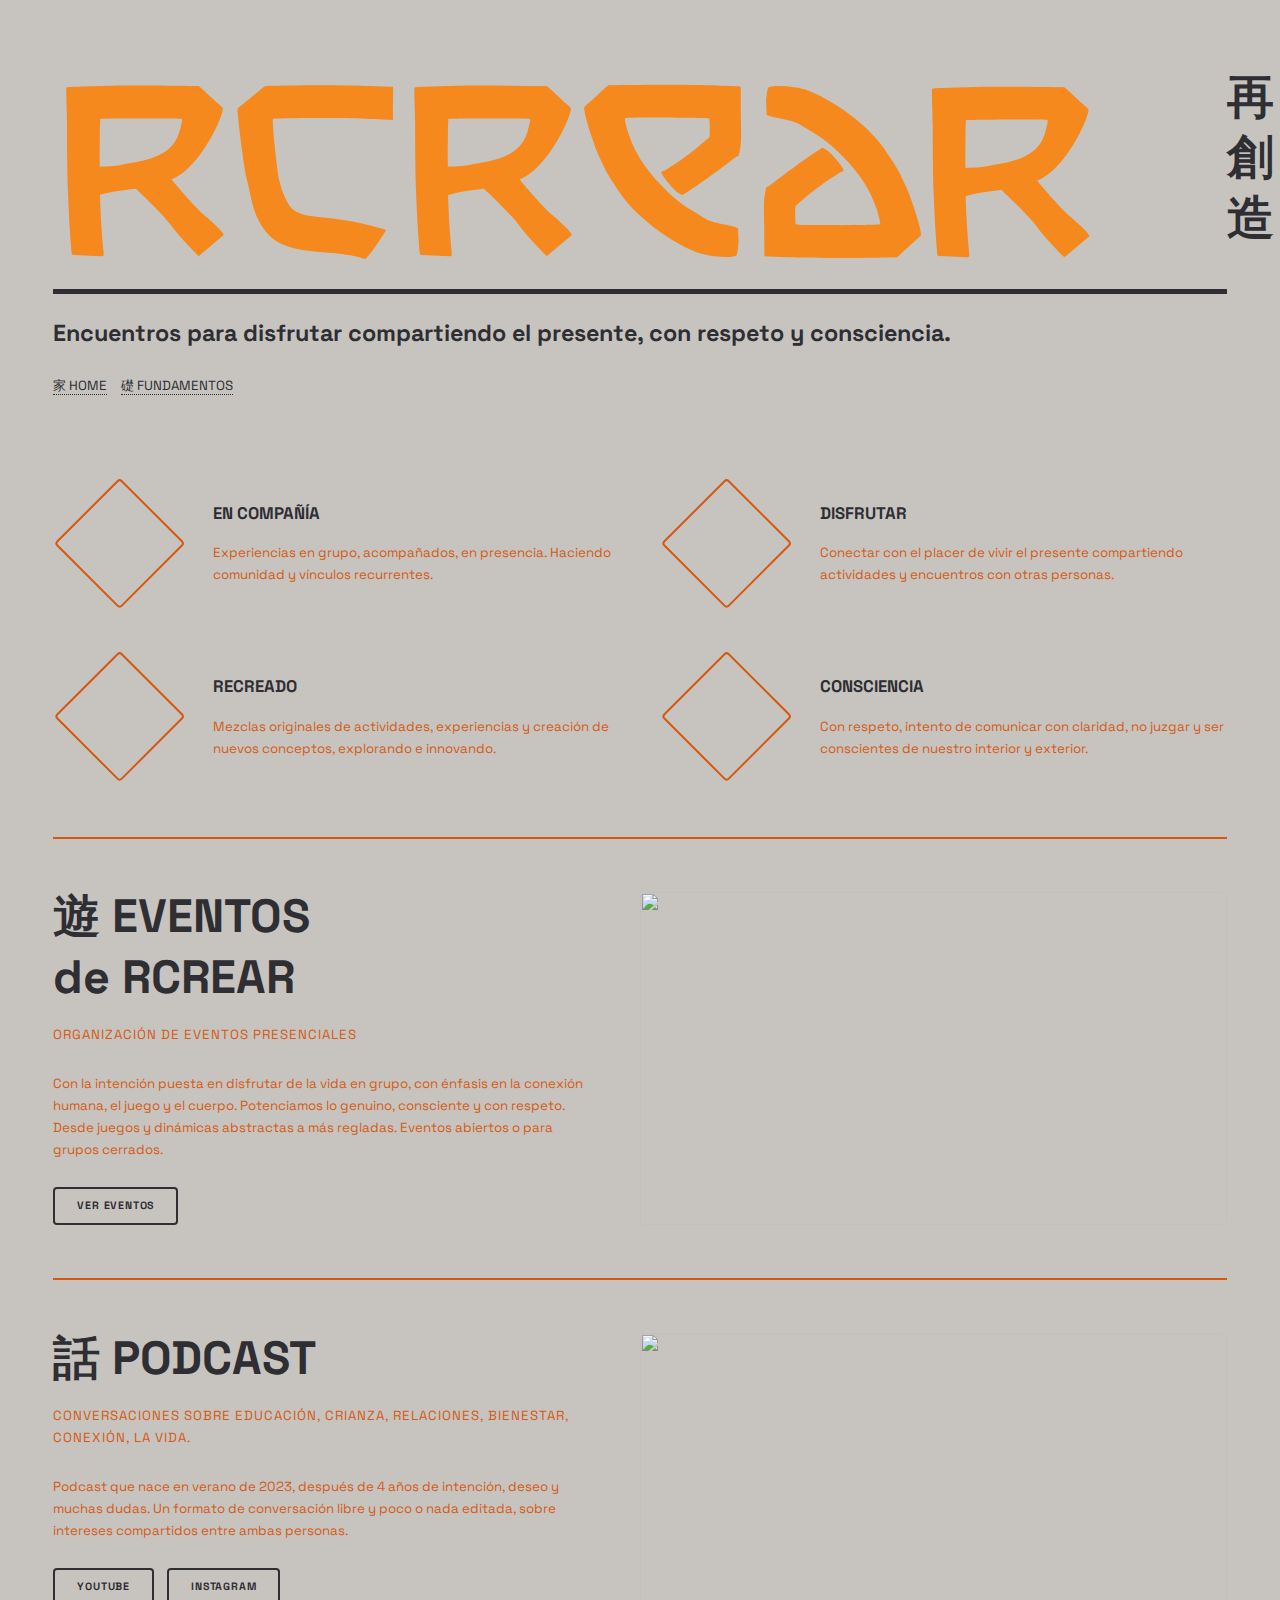
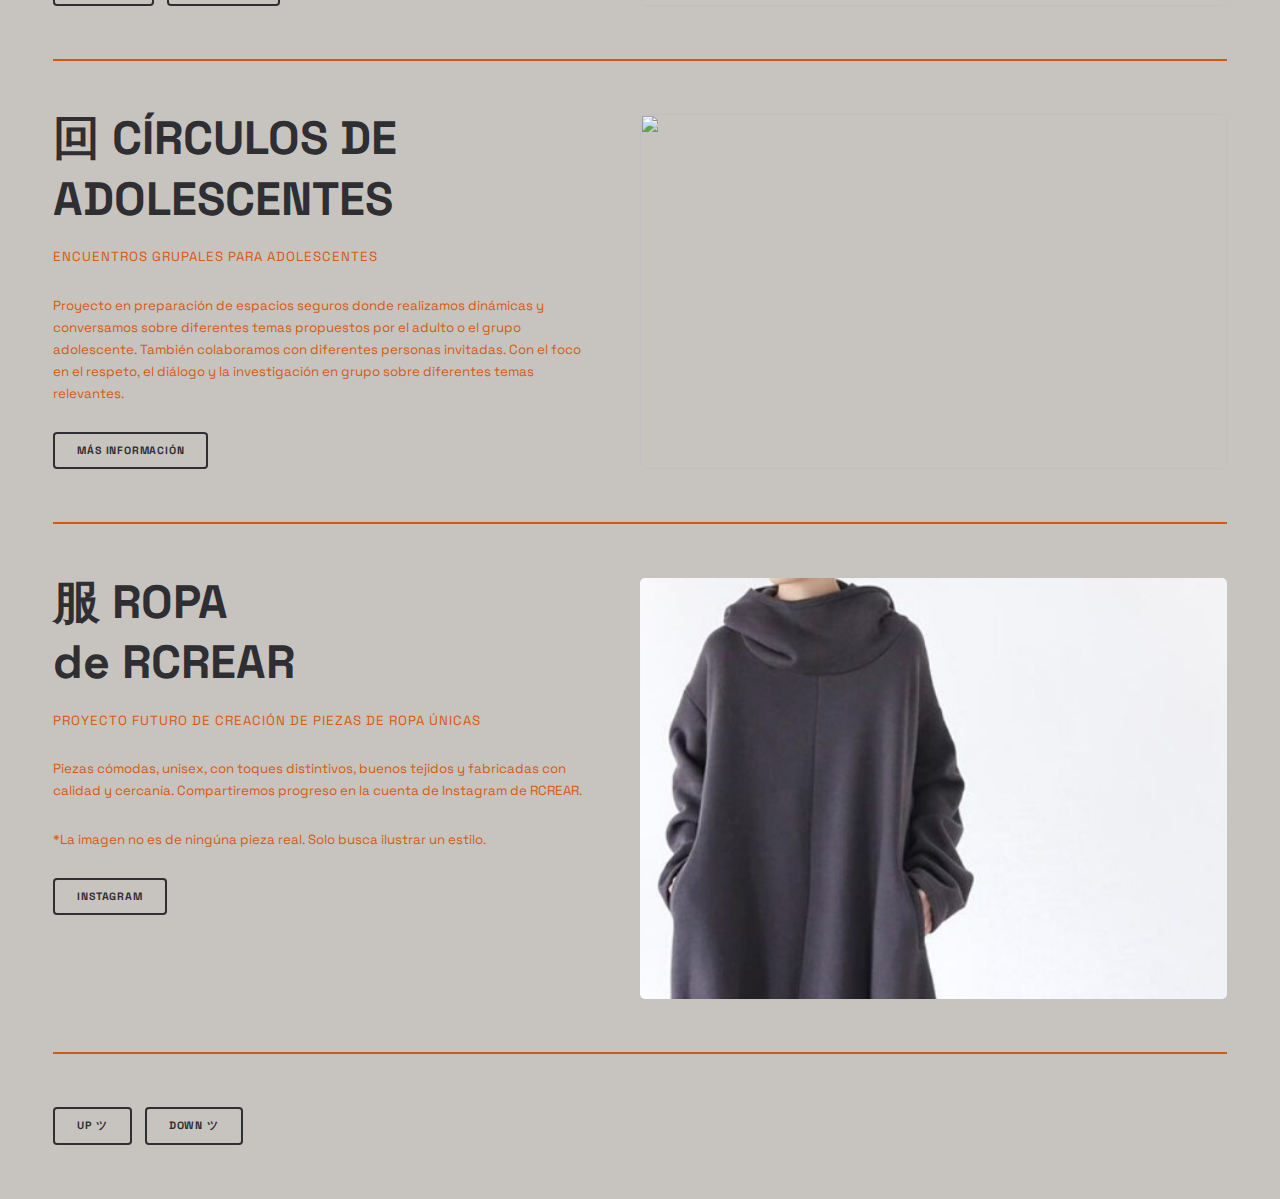
==== commit eb2269b6: "s" ====
--- a/index.html
+++ b/index.html
@@ -17,7 +17,7 @@
   gtag('config', 'G-EVS6V55VN1');
 </script>
 
-		<title>Disfrutar en Grupo</title>
+		<title>RCREAR</title>
 		<link rel="icon" type="image/ico" href="images/imagen marca square.png" />
 		<meta charset="utf-8" />
 		<meta name="keywords" content="rcrear" />
@@ -42,27 +42,21 @@
 							</centered>
 								<br>
 							<centered>
-								<h2>Encuentros para compartir el disfrutar el presente, con respeto y consciencia.</h2>
+								<h2>Encuentros para disfrutar compartiendo el presente, con respeto y consciencia.</h2>
 								<ul class="icons">
 										<li><a href="index.html">家 HOME</a></li><li><a href="fundamentos.html">礎 FUNDAMENTOS</a></li>
 
 										<li><a href="https://www.youtube.com/@rcrear" class="icon brands fa-youtube"><span class="label">YouTube</span></a></li>
 										
+										<li><a href="https://discord.gg/RdDKyjFRhg" class="icon brands fa-discord"><span class="label">Discord</span></a></li>
+										
 										<li><a href="mailto:info@rcrear.com" class="icon fa-envelope"><span class="label">Email</span></a></li>
 
-
 										<li><a href="https://chat.whatsapp.com/CSFJep5sKGAAvkjsVZSvLa" class="icon brands fa-whatsapp"><span class="label">WhatsApp</span></a></li>
 
-
 										<li><a href="https://www.instagram.com/rcrearoficial/" class="icon brands fa-instagram"><span class="label">Instagram</span></a></li>
 
 									</ul>
-<<<<<<< Updated upstream
-									<h2>CONECTAR > CUERPO > DISFRUTAR > VIDA + CONSCIENCIA</h2>
-									<h2>Buscar la conexión con el disfrute de vivir en el presente (cuerpo), con respeto y consciencia.</h2>
-=======
->>>>>>> Stashed changes
-									
 							</centered>
 							
 
@@ -70,39 +64,34 @@
 							<section>
 								<div class="features">
 									<article>
-										<span class="icon solid fa-circle"></span>
-										<div class="content">
-<<<<<<< Updated upstream
+										<span class="icon solid fa-users"></span>
+										<div class="content">
 											<h3>EN COMPAÑÍA</h3>
 											<p>Experiencias en grupo, acompañados, en presencia. Haciendo comunidad y vínculos recurrentes.</p>
 										</div>
 									</article>
 
 									<article>
-										<span class="icon solid fa-square"></span>
+										<span class="icon solid fa-fire"></span>
 										<div class="content">
 											<h3>DISFRUTAR</h3>
-											<p>Conectar con el placer de vivir el presente compartiendo con otras personas.</p>
-=======
-											<h3>Disfrutar</h3>
-											<p>Eventos de dinámicas y juegos con el foco en el conectar con la vida desde el disfrute.</p>
->>>>>>> Stashed changes
-										</div>
-									</article>
-
-									<article>
-										<span class="icon solid fa-arrow-up"></span>
+											<p>Conectar con el placer de vivir el presente compartiendo actividades y encuentros con otras personas.</p>
+										</div>
+									</article>
+
+									<article>
+										<span class="icon solid fa-plus"></span>
 										<div class="content">
 											<h3>RECREADO</h3>
-											<p>Mezcla de actividades y experiencias y creación de nuevos conceptos, explorando nuevos estilos y targets.</p>
+											<p>Mezclas originales de actividades, experiencias y creación de nuevos conceptos, explorando e innovando.</p>
 										</div>
 									</article>
 
 									<article>
 										<span class="icon fa-eye"></span>
 										<div class="content">
-											<h3>CON RESPETO Y CONSCIENCIA</h3>
-											<p>Enfocamos toda actividad con respeto, con el intento de comunicar con claridad, no juzgar y ser conscientes de nuestro interior y nuestras acciones.</p>
+											<h3>CONSCIENCIA</h3>
+											<p>Con respeto, intento de comunicar con claridad, no juzgar y ser conscientes de nuestro interior y exterior.</p>
 										</div>
 									</article>
 
@@ -131,8 +120,8 @@
 							<section id="banner">
 								<div class="content">
 									<header>
-										<h1>話 NOEL PODCAST</h1>
-										<p>Conversaciones sobre Educación, Crianza, Relaciones y Bienestar.</p>
+										<h1>話 PODCAST</h1>
+										<p>Conversaciones sobre Educación, Crianza, Relaciones, Bienestar, Conexión, la Vida.</p>
 									</header>
 										<p>Podcast que nace en verano de 2023, después de 4 años de intención, deseo y muchas dudas. Un formato de conversación libre y poco o nada editada, sobre intereses compartidos entre ambas personas.</p>
 									<ul class="actions">
@@ -140,7 +129,7 @@
 									</ul>
 								</div>
 								<span class="image object">
-									<img src="images/podcast.png" alt="" />
+									<img src="images/podcast.jpg" alt="" />
 								</span>
 							</section>
 							<!-- Banner -->
@@ -200,7 +189,7 @@
 										<li><a href="index.html">家 home</a></li>
 										<li><a href="eventos.html">遊 eventos</a></li>
 										<li><a href="circulos.html">回 circulos</a></li>
-										<li><a href="https://www.youtube.com/@rcrear">話 noel podcast</a></li>
+										<li><a href="https://www.youtube.com/@rcrear">話 podcast</a></li>
 										<li><a href="https://www.instagram.com/rcrearoficial/">服 ropa</a></li>
 										<li><a href="fundamentos.html">礎 fundamentos</a></li>
 								</ul>
@@ -215,9 +204,11 @@
 									<ul class="contact">
 										<li class="icon solid fa-envelope"><a href="mailto:info@rcrear.com">info@rcrear.com</a></li>
 										<li class="icon solid fa-phone"><a href="tel:0034640804348">640 80 43 48</a></li>
-										<li class="icon solid fa-home">barcelona, españa</li>
+										<li class="icon solid fa-home">Barcelona, España</li>
 									</ul>
 									<ul class="icons">
+										<li><a href="https://www.youtube.com/@rcrear" class="icon brands fa-youtube"><span class="label">YouTube</span></a></li>
+
 										<li><a href="mailto:info@rcrear.com" class="icon fa-envelope"><span class="label">Email</span></a></li>
 
 
@@ -230,7 +221,7 @@
 
 							<!-- Footer -->
 								<footer id="footer">
-									<p class="copyright">&copy; rcrear.com. all rights reserved. design: <a href="https://html5up.net">html5up</a>.</p>
+									<p class="copyright">&copy; rcrear.com all rights reserved. design: <a href="https://html5up.net">html5up</a>.</p>
 								</footer>
 
 						</div>
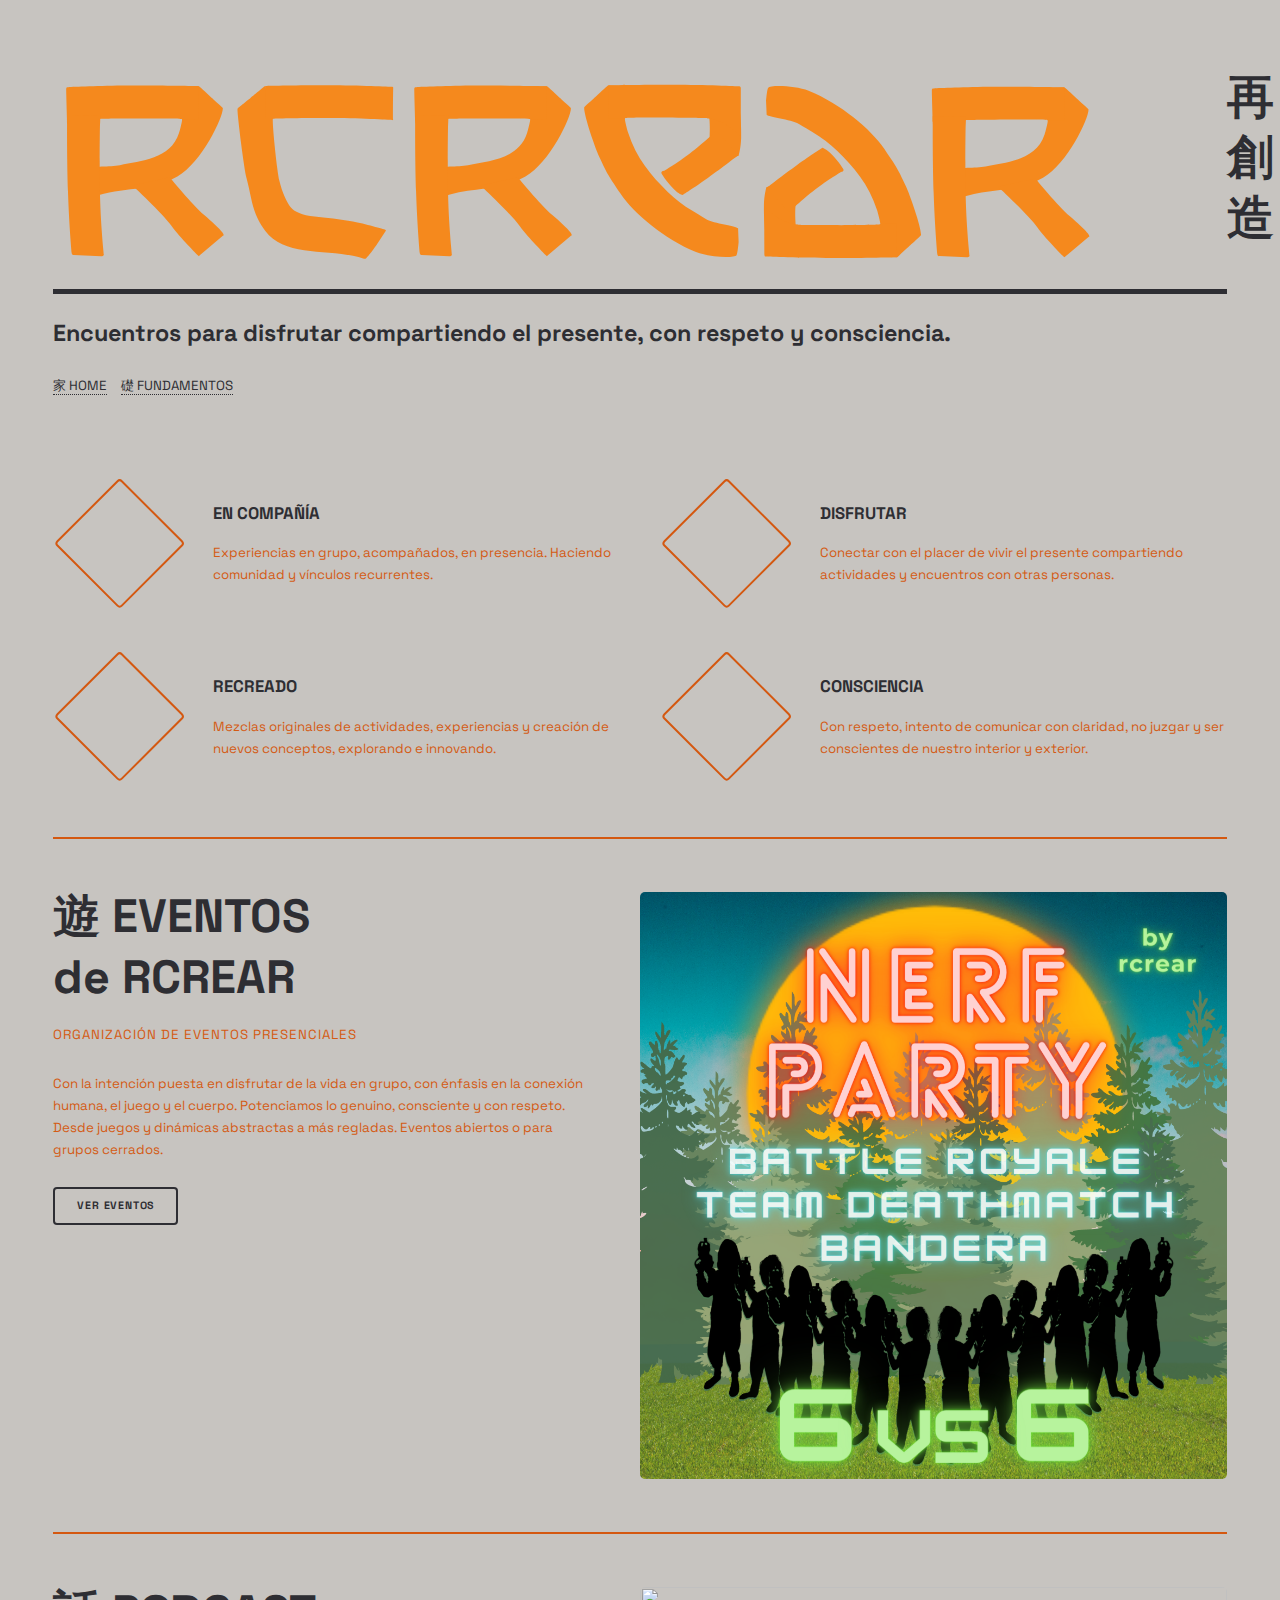
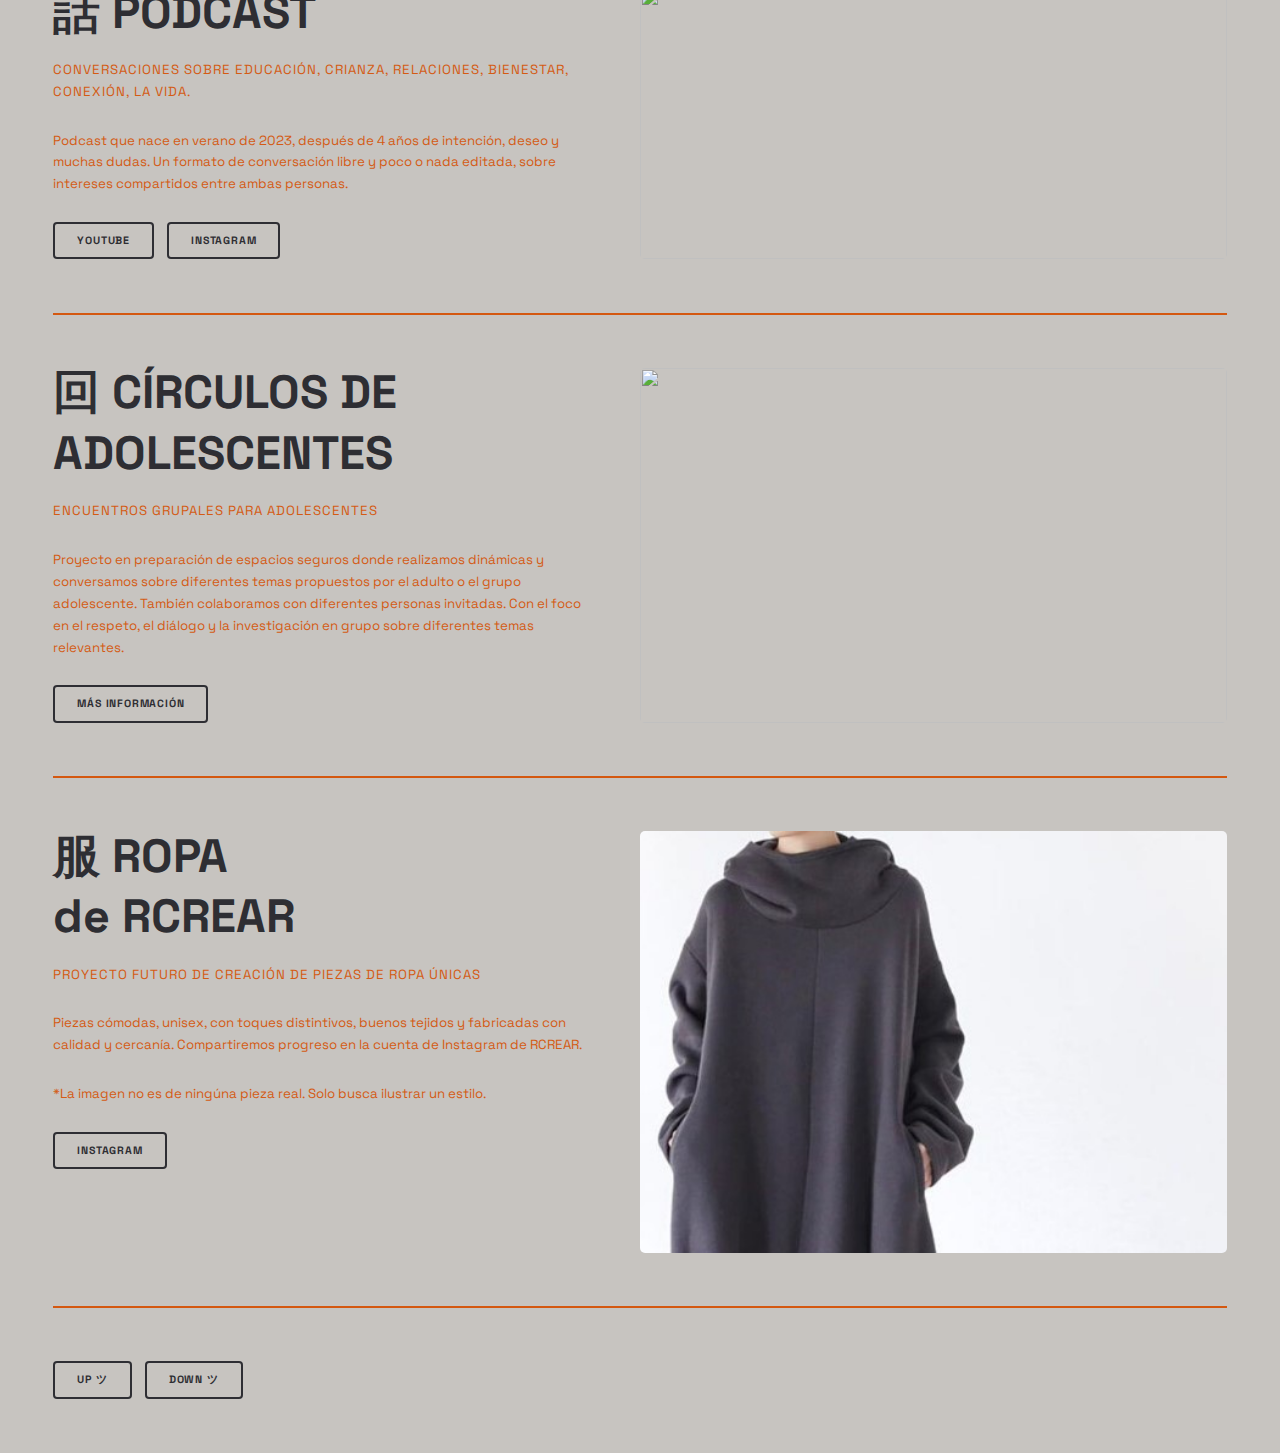
==== commit 5f0b0c88: "f" ====
--- a/index.html
+++ b/index.html
@@ -113,7 +113,7 @@
 									</ul>
 								</div>
 								<span class="image object">
-									<img src="images/eventos.png" alt="" />
+									<img src="images/nerf.png" alt="" />
 								</span>
 							</section>
 							<!-- Banner -->
@@ -208,14 +208,14 @@
 									</ul>
 									<ul class="icons">
 										<li><a href="https://www.youtube.com/@rcrear" class="icon brands fa-youtube"><span class="label">YouTube</span></a></li>
-
-										<li><a href="mailto:info@rcrear.com" class="icon fa-envelope"><span class="label">Email</span></a></li>
-
-
-										<li><a href="https://chat.whatsapp.com/CSFJep5sKGAAvkjsVZSvLa" class="icon brands fa-whatsapp"><span class="label">WhatsApp</span></a></li>
-
-
-										<li><a href="https://www.instagram.com/rcrearoficial/" class="icon brands fa-instagram"><span class="label">Instagram</span></a></li>
+											
+											<li><a href="https://discord.gg/RdDKyjFRhg" class="icon brands fa-discord"><span class="label">Discord</span></a></li>
+											
+											<li><a href="mailto:info@rcrear.com" class="icon fa-envelope"><span class="label">Email</span></a></li>
+	
+											<li><a href="https://chat.whatsapp.com/CSFJep5sKGAAvkjsVZSvLa" class="icon brands fa-whatsapp"><span class="label">WhatsApp</span></a></li>
+	
+											<li><a href="https://www.instagram.com/rcrearoficial/" class="icon brands fa-instagram"><span class="label">Instagram</span></a></li>
 									</ul>
 								</section>
 
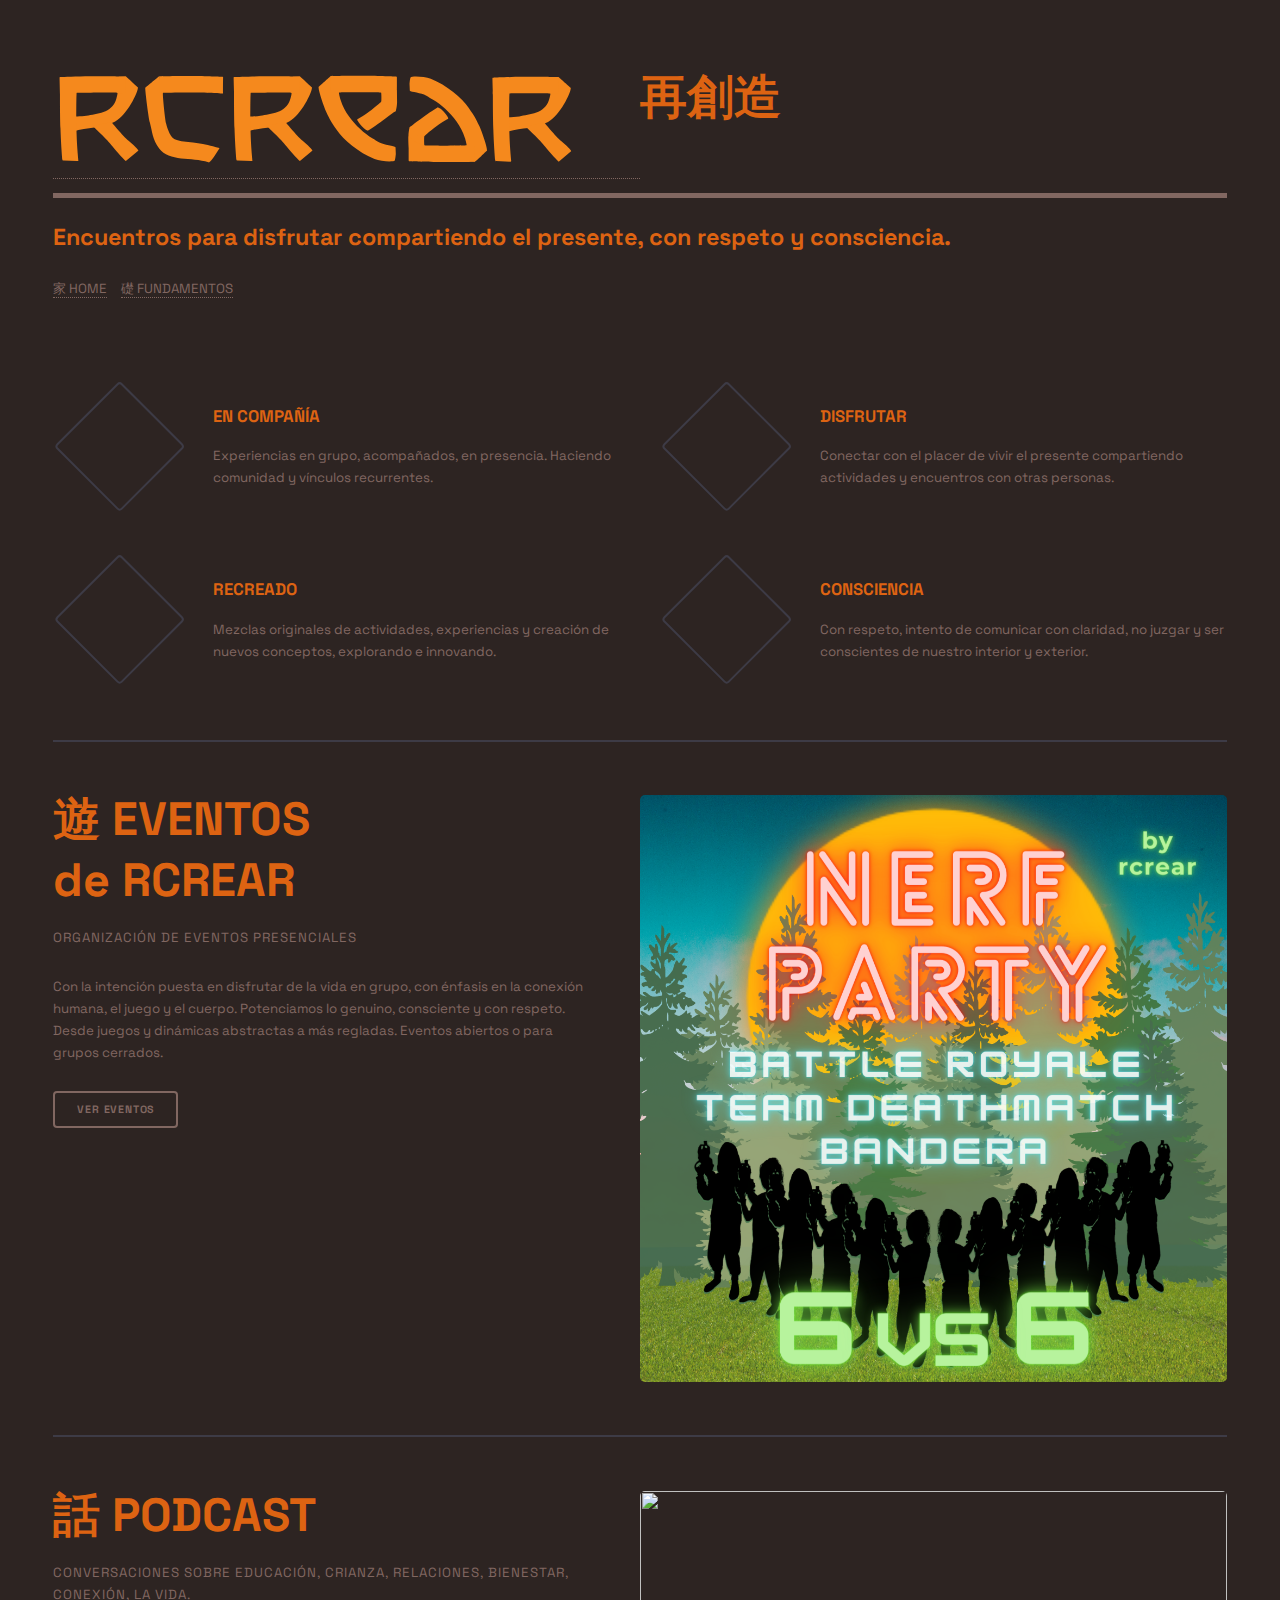
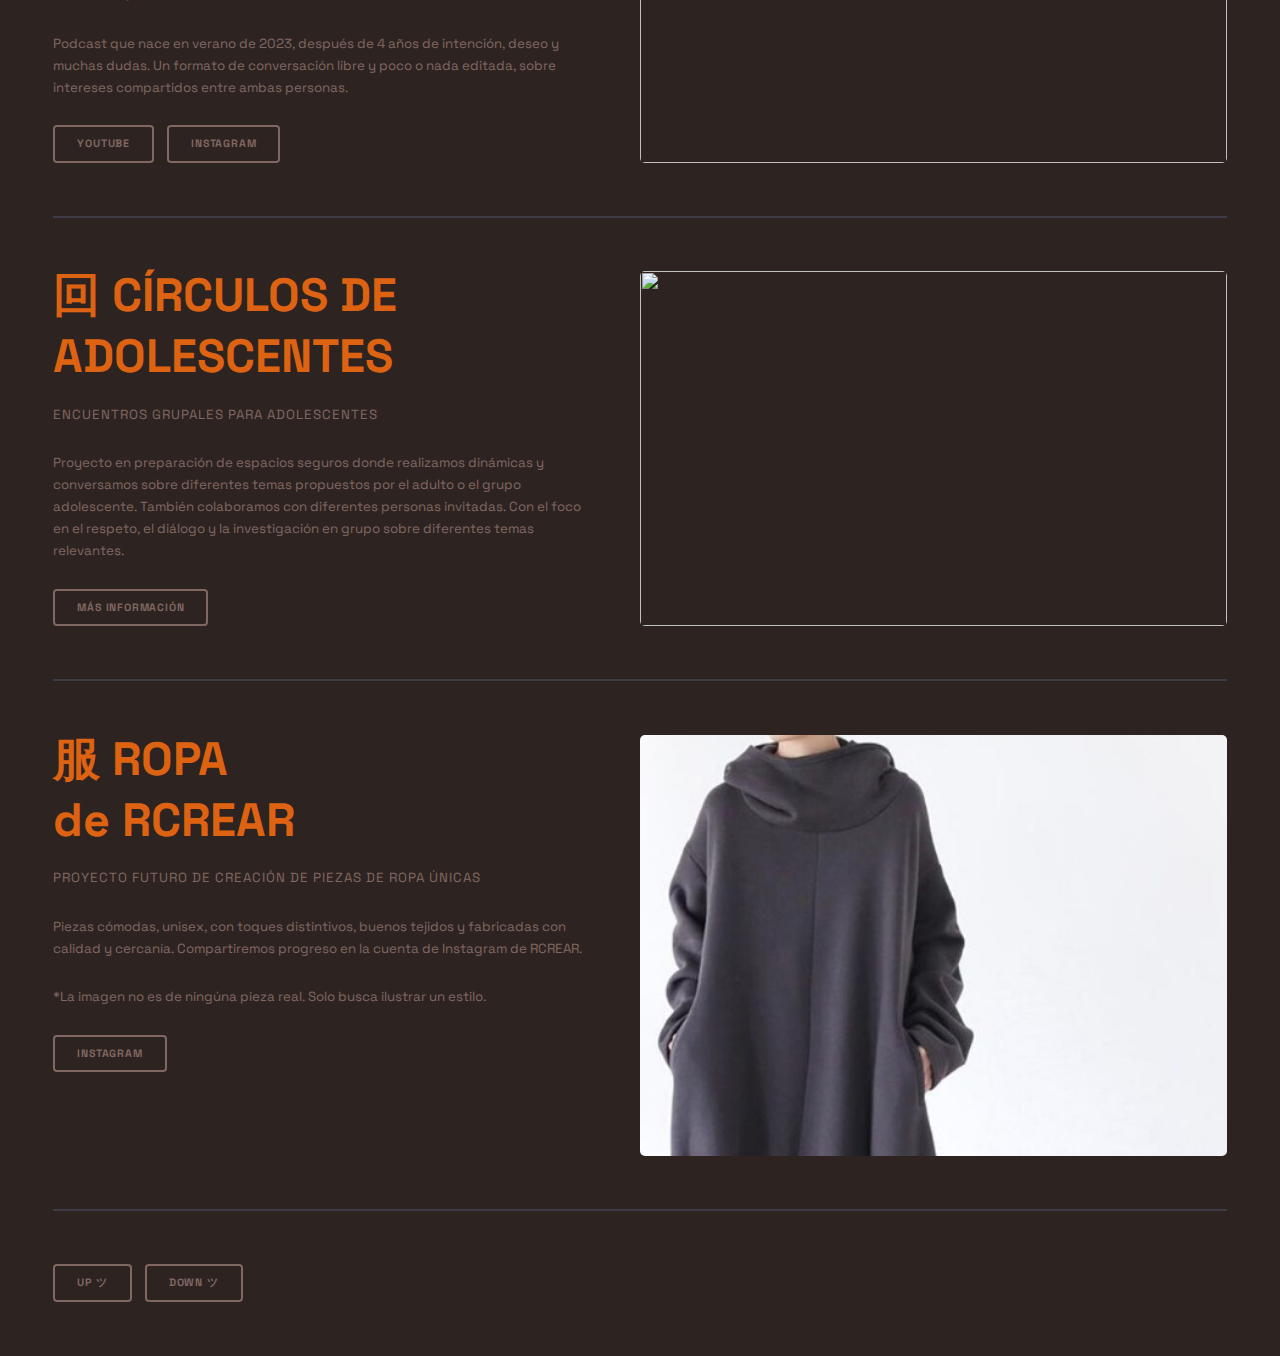
==== commit 8196db4d: "h" ====
--- a/index.html
+++ b/index.html
@@ -24,7 +24,7 @@
 		<meta name="viewport" content="width=device-width, initial-scale=1, user-scalable=no" />
 		<link rel="stylesheet" href="assets/css/main.css" />
 	</head>
-	<body class="is-preload">
+	<body>
 
 		<!-- Wrapper -->
 			<div id="wrapper">
@@ -35,8 +35,10 @@
 
 							<!-- Header -->
 							<centered>
-									<header id="header">
-									<img src="images/logo.svg">
+								<header id="header">
+									<a href="http://www.rcrear.com/"> <!-- Add your link in the href attribute -->
+										<img src="images/logo.svg" alt="RCREAR.COM">
+									</a>
 									<right><h1>再創造</h1></right>
 								</header>
 							</centered>
@@ -180,7 +182,7 @@
 			</div>
 
 				<!-- Sidebar -->
-					<div id="sidebar">
+				<div id="sidebar" class="inactive">
 						<div class="inner">
 
 							<!-- Menu -->
--- a/assets/css/main.css
+++ b/assets/css/main.css
@@ -93,7 +93,7 @@
 }
 
 body {
-  background: #c7c4c0;
+  background: #2d2422;
 }
 body.is-preload *, body.is-preload *:before, body.is-preload *:after, body.is-resizing *, body.is-resizing *:before, body.is-resizing *:after {
   -moz-animation: none !important;
@@ -108,7 +108,7 @@
 
 /* Type */
 body, input, select, textarea {
-  color: #d45b14;
+  color: #816761;
   font-family: "Space Grotesk", sans-serif;
   font-size: 13pt;
   font-weight: 400;
@@ -136,19 +136,19 @@
   -ms-transition: color 0.2s ease-in-out, border-bottom-color 0.2s ease-in-out;
   transition: color 0.2s ease-in-out, border-bottom-color 0.2s ease-in-out;
   border-bottom: dotted 1px;
-  color: #2e2e33;
+  color: #816761;
   text-decoration: none;
 }
 a:hover {
-  border-bottom-color: #2e2e33;
-  color: #2e2e33 !important;
+  border-bottom-color: #816761;
+  color: #816761 !important;
 }
 a:hover strong {
   color: inherit;
 }
 
 strong, b {
-  color: #2e2e33;
+  color: #dd6312;
   font-weight: 600;
 }
 
@@ -161,7 +161,7 @@
 }
 
 h1, h2, h3, h4, h5, h6 {
-  color: #2e2e33;
+  color: #dd6312;
   font-family: "Space Grotesk", sans-serif;
   font-weight: 700;
   line-height: 1.5;
@@ -231,16 +231,16 @@
 }
 
 blockquote {
-  border-left: solid 3px rgb(212, 88, 16);
+  border-left: solid 3px rgb(61, 59, 70);
   font-style: italic;
   margin: 0 0 2em 0;
   padding: 0.5em 0 0.5em 2em;
 }
 
 code {
-  background: rgba(218, 87, 12, 0.25);
+  background: rgba(129, 103, 97, 0.25);
   border-radius: 0.375em;
-  border: solid 1px rgb(212, 88, 16);
+  border: solid 1px rgb(61, 59, 70);
   font-family: "Space Grotesk", sans-serif;
   font-size: 0.9em;
   margin: 0 0.25em;
@@ -262,7 +262,7 @@
 
 hr {
   border: 0;
-  border-bottom: solid 1px rgb(212, 88, 16);
+  border-bottom: solid 1px rgb(61, 59, 70);
   margin: 2em 0;
 }
 hr.major {
@@ -1405,7 +1405,7 @@
   text-transform: uppercase;
 }
 header.major > :last-child {
-  border-bottom: solid 3px #2e2e33;
+  border-bottom: solid 3px #816761;
   display: inline-block;
   margin: 0 0 2em 0;
   padding: 0 0.75em 0.5em 0;
@@ -1420,7 +1420,7 @@
 }
 
 label {
-  color: #2e2e33;
+  color: #dd6312;
   display: block;
   font-size: 0.9em;
   font-weight: 600;
@@ -1439,10 +1439,10 @@
   -webkit-appearance: none;
   -ms-appearance: none;
   appearance: none;
-  background: #c7c4c0;
+  background: #2d2422;
   border-radius: 0.375em;
   border: none;
-  border: solid 1px rgb(212, 88, 16);
+  border: solid 1px rgb(61, 59, 70);
   color: inherit;
   display: block;
   outline: 0;
@@ -1468,12 +1468,12 @@
 input[type=url]:focus,
 select:focus,
 textarea:focus {
-  border-color: #2e2e33;
-  box-shadow: 0 0 0 1px #2e2e33;
+  border-color: #816761;
+  box-shadow: 0 0 0 1px #816761;
 }
 
 select {
-  background-image: url("data:image/svg+xml;charset=utf8,%3Csvg xmlns='http://www.w3.org/2000/svg' width='40' height='40' preserveAspectRatio='none' viewBox='0 0 40 40'%3E%3Cpath d='M9.4,12.3l10.4,10.4l10.4-10.4c0.2-0.2,0.5-0.4,0.9-0.4c0.3,0,0.6,0.1,0.9,0.4l3.3,3.3c0.2,0.2,0.4,0.5,0.4,0.9 c0,0.4-0.1,0.6-0.4,0.9L20.7,31.9c-0.2,0.2-0.5,0.4-0.9,0.4c-0.3,0-0.6-0.1-0.9-0.4L4.3,17.3c-0.2-0.2-0.4-0.5-0.4-0.9 c0-0.4,0.1-0.6,0.4-0.9l3.3-3.3c0.2-0.2,0.5-0.4,0.9-0.4S9.1,12.1,9.4,12.3z' fill='rgb(212, 88, 16)' /%3E%3C/svg%3E");
+  background-image: url("data:image/svg+xml;charset=utf8,%3Csvg xmlns='http://www.w3.org/2000/svg' width='40' height='40' preserveAspectRatio='none' viewBox='0 0 40 40'%3E%3Cpath d='M9.4,12.3l10.4,10.4l10.4-10.4c0.2-0.2,0.5-0.4,0.9-0.4c0.3,0,0.6,0.1,0.9,0.4l3.3,3.3c0.2,0.2,0.4,0.5,0.4,0.9 c0,0.4-0.1,0.6-0.4,0.9L20.7,31.9c-0.2,0.2-0.5,0.4-0.9,0.4c-0.3,0-0.6-0.1-0.9-0.4L4.3,17.3c-0.2-0.2-0.4-0.5-0.4-0.9 c0-0.4,0.1-0.6,0.4-0.9l3.3-3.3c0.2-0.2,0.5-0.4,0.9-0.4S9.1,12.1,9.4,12.3z' fill='rgb(61, 59, 70)' /%3E%3C/svg%3E");
   background-size: 1.25em;
   background-repeat: no-repeat;
   background-position: calc(100% - 1em) center;
@@ -1482,8 +1482,8 @@
   text-overflow: ellipsis;
 }
 select option {
-  color: #2e2e33;
-  background: #c7c4c0;
+  color: #dd6312;
+  background: #2d2422;
 }
 select:focus::-ms-value {
   background-color: transparent;
@@ -1522,7 +1522,7 @@
 input[type=checkbox] + label,
 input[type=radio] + label {
   text-decoration: none;
-  color: #d45b14;
+  color: #816761;
   cursor: pointer;
   display: inline-block;
   font-size: 1em;
@@ -1546,9 +1546,9 @@
 }
 input[type=checkbox] + label:before,
 input[type=radio] + label:before {
-  background: #c7c4c0;
+  background: #2d2422;
   border-radius: 0.375em;
-  border: solid 1px rgb(212, 88, 16);
+  border: solid 1px rgb(61, 59, 70);
   content: "";
   display: inline-block;
   font-size: 0.8em;
@@ -1562,15 +1562,15 @@
 }
 input[type=checkbox]:checked + label:before,
 input[type=radio]:checked + label:before {
-  background: #2e2e33;
-  border-color: #2e2e33;
-  color: #c7c4c0;
+  background: #dd6312;
+  border-color: #dd6312;
+  color: #2d2422;
   content: "\f00c";
 }
 input[type=checkbox]:focus + label:before,
 input[type=radio]:focus + label:before {
-  border-color: #2e2e33;
-  box-shadow: 0 0 0 1px #2e2e33;
+  border-color: #816761;
+  box-shadow: 0 0 0 1px #816761;
 }
 
 input[type=checkbox] + label:before {
@@ -1582,29 +1582,29 @@
 }
 
 ::-webkit-input-placeholder {
-  color: #2e2e33 !important;
+  color: #816761 !important;
   opacity: 1;
 }
 
 :-moz-placeholder {
-  color: #2e2e33 !important;
+  color: #816761 !important;
   opacity: 1;
 }
 
 ::-moz-placeholder {
-  color: #2e2e33 !important;
+  color: #816761 !important;
   opacity: 1;
 }
 
 :-ms-input-placeholder {
-  color: #2e2e33 !important;
+  color: #816761 !important;
   opacity: 1;
 }
 
 /* Box */
 .box {
   border-radius: 0.375em;
-  border: solid 1px rgb(212, 88, 16);
+  border: solid 1px rgb(61, 59, 70);
   margin-bottom: 2em;
   padding: 1.5em;
 }
@@ -1733,7 +1733,7 @@
   padding-left: 0;
 }
 ul.alt li {
-  border-top: solid 1px rgb(212, 88, 16);
+  border-top: solid 1px rgb(61, 59, 70);
   padding: 0.5em 0;
 }
 ul.alt li:first-child {
@@ -1840,7 +1840,7 @@
 }
 ul.contact li {
   text-decoration: none;
-  border-top: solid 1px rgb(212, 88, 16);
+  border-top: solid 1px rgb(61, 59, 70);
   margin: 1.5em 0 0 0;
   padding: 1.5em 0 0 3em;
   position: relative;
@@ -1858,7 +1858,7 @@
   font-weight: 400;
 }
 ul.contact li:before {
-  color: #2e2e33;
+  color: #816761;
   display: inline-block;
   font-size: 1.5em;
   height: 1.125em;
@@ -1910,14 +1910,14 @@
   text-align: center;
 }
 ul.pagination li > .page.active {
-  background-color: #2e2e33;
-  color: #c7c4c0 !important;
+  background-color: #816761;
+  color: #2d2422 !important;
 }
 ul.pagination li > .page.active:hover {
-  background-color: #35353b;
+  background-color: #8a6e68;
 }
 ul.pagination li > .page.active:active {
-  background-color: #27272b;
+  background-color: #78605a;
 }
 ul.pagination li:first-child {
   padding-right: 0.75em;
@@ -1945,34 +1945,34 @@
   width: 100%;
 }
 table tbody tr {
-  border: solid 1px rgb(212, 88, 16);
+  border: solid 1px rgb(61, 59, 70);
   border-left: 0;
   border-right: 0;
 }
 table tbody tr:nth-child(2n+1) {
-  background-color: rgba(218, 87, 12, 0.25);
+  background-color: rgba(129, 103, 97, 0.25);
 }
 table td {
   padding: 0.75em 0.75em;
 }
 table th {
-  color: #2e2e33;
+  color: #dd6312;
   font-size: 0.9em;
   font-weight: 600;
   padding: 0 0.75em 0.75em 0.75em;
   text-align: left;
 }
 table thead {
-  border-bottom: solid 2px rgb(212, 88, 16);
+  border-bottom: solid 2px rgb(61, 59, 70);
 }
 table tfoot {
-  border-top: solid 2px rgb(212, 88, 16);
+  border-top: solid 2px rgb(61, 59, 70);
 }
 table.alt {
   border-collapse: separate;
 }
 table.alt tbody tr td {
-  border: solid 1px rgb(212, 88, 16);
+  border: solid 1px rgb(61, 59, 70);
   border-left-width: 0;
   border-top-width: 0;
 }
@@ -2006,8 +2006,8 @@
   background-color: transparent;
   border-radius: 0.375em;
   border: 0;
-  box-shadow: inset 0 0 0 2px #2e2e33;
-  color: #2e2e33 !important;
+  box-shadow: inset 0 0 0 2px #816761;
+  color: #816761 !important;
   cursor: pointer;
   display: inline-block;
   font-family: "Space Grotesk", sans-serif;
@@ -2027,14 +2027,14 @@
 input[type=button]:hover,
 button:hover,
 .button:hover {
-  background-color: rgba(46, 46, 51, 0.05);
+  background-color: rgba(129, 103, 97, 0.05);
 }
 input[type=submit]:active,
 input[type=reset]:active,
 input[type=button]:active,
 button:active,
 .button:active {
-  background-color: rgba(46, 46, 51, 0.15);
+  background-color: rgba(129, 103, 97, 0.15);
 }
 input[type=submit].icon:before,
 input[type=reset].icon:before,
@@ -2071,23 +2071,23 @@
 input[type=button].primary,
 button.primary,
 .button.primary {
-  background-color: #2e2e33;
+  background-color: #816761;
   box-shadow: none;
-  color: #c7c4c0 !important;
+  color: #2d2422 !important;
 }
 input[type=submit].primary:hover,
 input[type=reset].primary:hover,
 input[type=button].primary:hover,
 button.primary:hover,
 .button.primary:hover {
-  background-color: #35353b;
+  background-color: #8a6e68;
 }
 input[type=submit].primary:active,
 input[type=reset].primary:active,
 input[type=button].primary:active,
 button.primary:active,
 .button.primary:active {
-  background-color: #27272b;
+  background-color: #78605a;
 }
 input[type=submit].disabled, input[type=submit]:disabled,
 input[type=reset].disabled,
@@ -2104,7 +2104,7 @@
 
 /* Mini Posts */
 .mini-posts article {
-  border-top: solid 1px rgb(212, 88, 16);
+  border-top: solid 1px rgb(61, 59, 70);
   margin-top: 2em;
   padding-top: 2em;
 }
@@ -2174,7 +2174,7 @@
   width: 10em;
 }
 .features article .icon:before {
-  color: #2e2e33;
+  color: #816761;
   font-size: 2.75rem;
   position: relative;
   top: 0.05em;
@@ -2185,7 +2185,7 @@
   -ms-transform: rotate(45deg);
   transform: rotate(45deg);
   border-radius: 0.25rem;
-  border: solid 2px rgb(212, 88, 16);
+  border: solid 2px rgb(61, 59, 70);
   content: "";
   display: block;
   height: 7em;
@@ -2303,7 +2303,7 @@
   width: calc(33.3333333333% - 6em);
 }
 .posts article:before {
-  background: rgb(212, 88, 16);
+  background: rgb(61, 59, 70);
   content: "";
   display: block;
   height: calc(100% + 6em);
@@ -2313,7 +2313,7 @@
   width: 1px;
 }
 .posts article:after {
-  background: rgb(212, 88, 16);
+  background: rgb(61, 59, 70);
   bottom: -3em;
   content: "";
   display: block;
@@ -2451,7 +2451,7 @@
 }
 #main > .inner > section {
   padding: 6em 0 4em 0;
-  border-top: solid 2px rgb(212, 88, 16);
+  border-top: solid 2px rgb(61, 59, 70);
 }
 #main > .inner > section:first-of-type {
   border-top: 0 !important;
@@ -2503,7 +2503,7 @@
   -webkit-transform: scaleX(-1);
   -ms-transform: scaleX(-1);
   transform: scaleX(-1);
-  color: #d45b14;
+  color: #816761;
   content: "\f002";
   cursor: default;
   display: block;
@@ -2534,7 +2534,7 @@
   -webkit-transition: margin-left 0.5s ease, box-shadow 0.5s ease;
   -ms-transition: margin-left 0.5s ease, box-shadow 0.5s ease;
   transition: margin-left 0.5s ease, box-shadow 0.5s ease;
-  background-color: #252631;
+  background-color: #3a2e2c;
   font-size: 0.9em;
   position: relative;
   width: 26em;
@@ -2548,7 +2548,7 @@
   width: 26em;
 }
 #sidebar > .inner > * {
-  border-bottom: solid 2px rgb(212, 88, 16);
+  border-bottom: solid 2px rgb(61, 59, 70);
   margin: 0 0 3.5em 0;
   padding: 0 0 3.5em 0;
 }
@@ -2561,7 +2561,7 @@
   padding-bottom: 0;
 }
 #sidebar > .inner > .alt {
-  background-color: #21212b;
+  background-color: #342928;
   border-bottom: 0;
   margin: -2.2222222222em 0 4.4444444444em -2.2222222222em;
   padding: 2.2222222222em;
@@ -2687,14 +2687,14 @@
     width: 7.25em;
   }
   #sidebar .toggle:before {
-    color: #d45b14;
+    color: #816761;
     margin-left: -0.0625em;
     margin-top: -0.25em;
     font-size: 1.1rem;
     z-index: 1;
   }
   #sidebar .toggle:after {
-    background: rgba(246, 195, 164, 0.75);
+    background: rgba(210, 198, 195, 0.75);
     border-radius: 0.375em;
     content: "";
     height: 3.5em;
@@ -2711,7 +2711,7 @@
   display: -webkit-flex;
   display: -ms-flex;
   display: flex;
-  border-bottom: solid 5px #2e2e33;
+  border-bottom: solid 5px #816761;
   padding: 6em 0 1em 0;
   position: relative;
 }
@@ -2845,7 +2845,7 @@
 
 /* Footer */
 #footer .copyright {
-  color: #2e2e33;
+  color: #816761;
   font-size: 0.9em;
 }
 #footer .copyright a {
@@ -2858,7 +2858,7 @@
   -webkit-user-select: none;
   -ms-user-select: none;
   user-select: none;
-  color: #2e2e33;
+  color: #dd6312;
   font-family: "Space Grotesk", sans-serif;
   font-weight: 400;
   letter-spacing: 0.075em;
@@ -2876,7 +2876,7 @@
   padding: 0.625em 0;
 }
 #menu ul a:hover, #menu ul span:hover {
-  color: #2e2e33;
+  color: #816761;
 }
 #menu ul a.opener, #menu ul span.opener {
   -moz-transition: color 0.2s ease-in-out;
@@ -2904,13 +2904,13 @@
   -webkit-transition: color 0.2s ease-in-out, -webkit-transform 0.2s ease-in-out;
   -ms-transition: color 0.2s ease-in-out, -ms-transform 0.2s ease-in-out;
   transition: color 0.2s ease-in-out, transform 0.2s ease-in-out;
-  color: #2e2e33;
+  color: #816761;
   content: "\f078";
   position: absolute;
   right: 0;
 }
 #menu ul a.opener:hover:before, #menu ul span.opener:hover:before {
-  color: #2e2e33;
+  color: #816761;
 }
 #menu ul a.opener.active + ul, #menu ul span.opener.active + ul {
   display: block;
@@ -2922,12 +2922,12 @@
   transform: rotate(-180deg);
 }
 #menu > ul > li {
-  border-top: solid 1px rgb(212, 88, 16);
+  border-top: solid 1px rgb(61, 59, 70);
   margin: 0.5em 0 0 0;
   padding: 0.5em 0 0 0;
 }
 #menu > ul > li > ul {
-  color: #2e2e33;
+  color: #816761;
   display: none;
   margin: 0.5em 0 1.5em 0;
   padding-left: 1em;
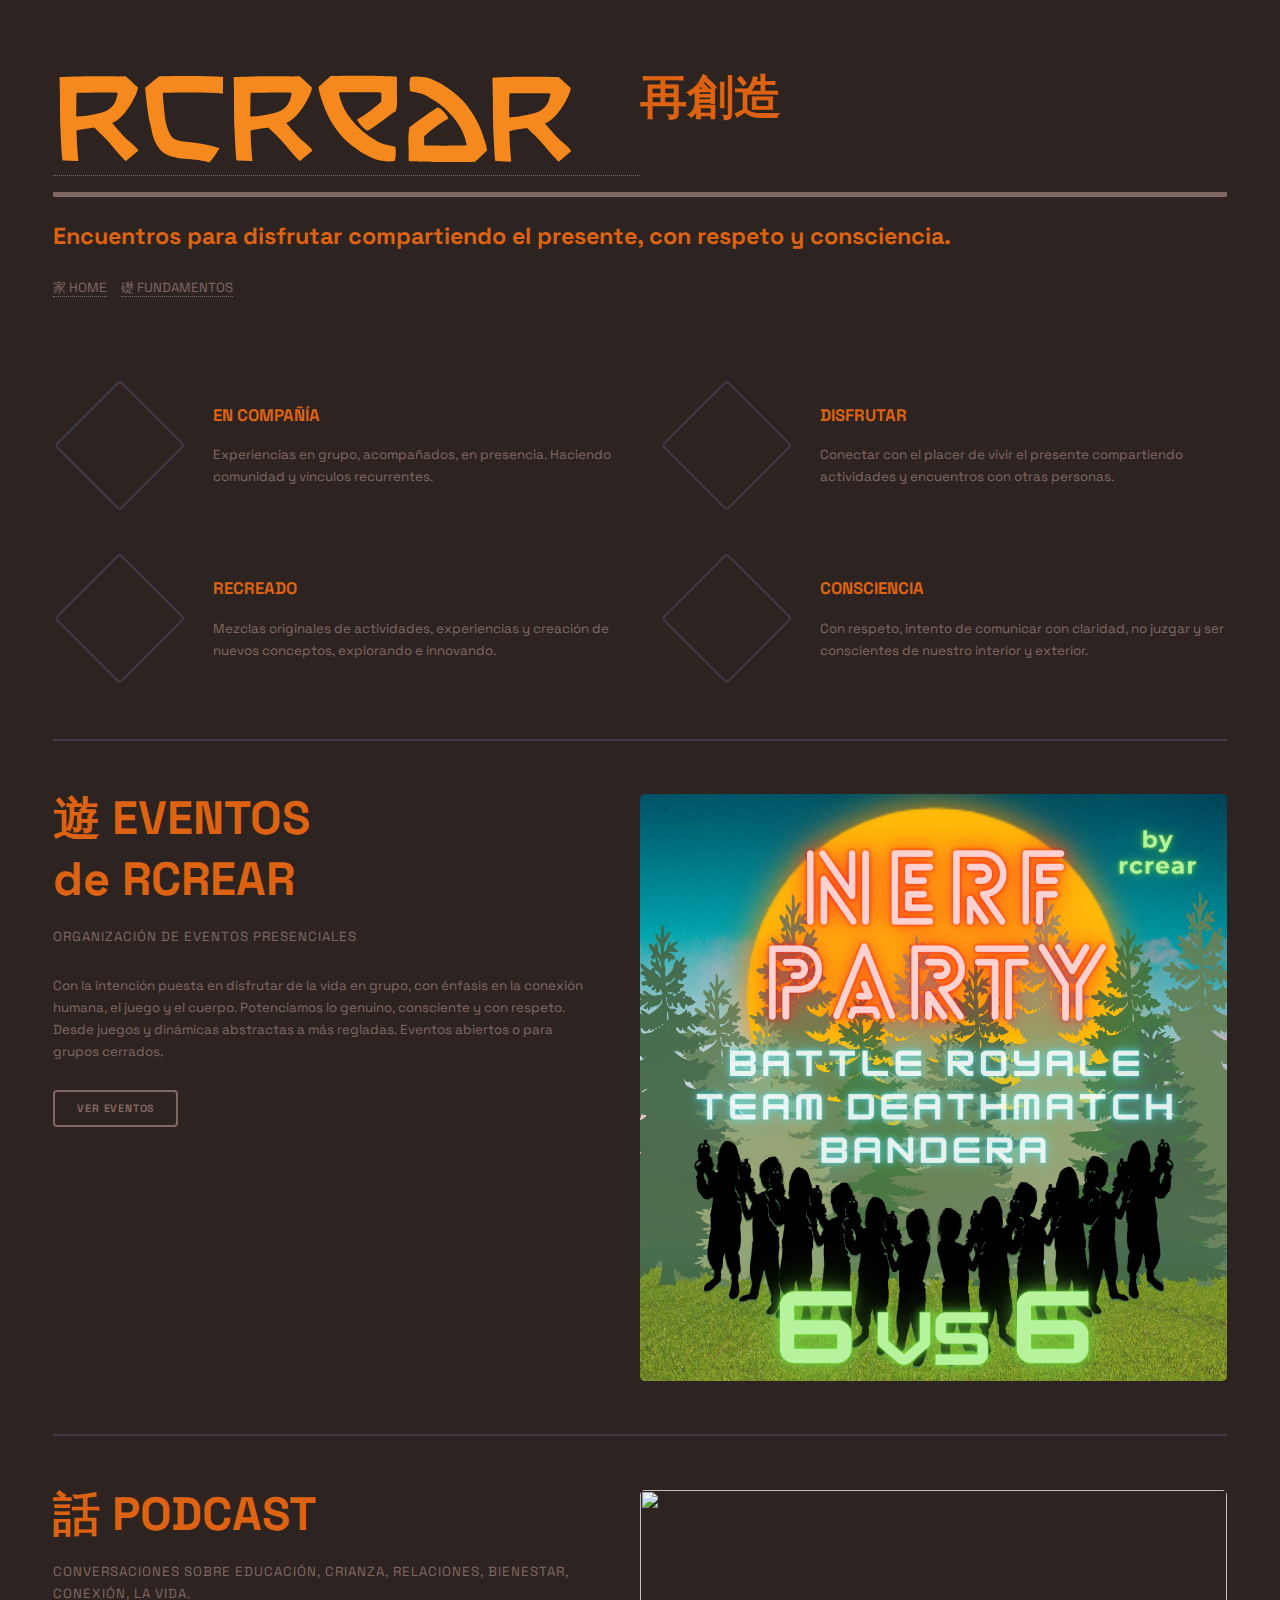
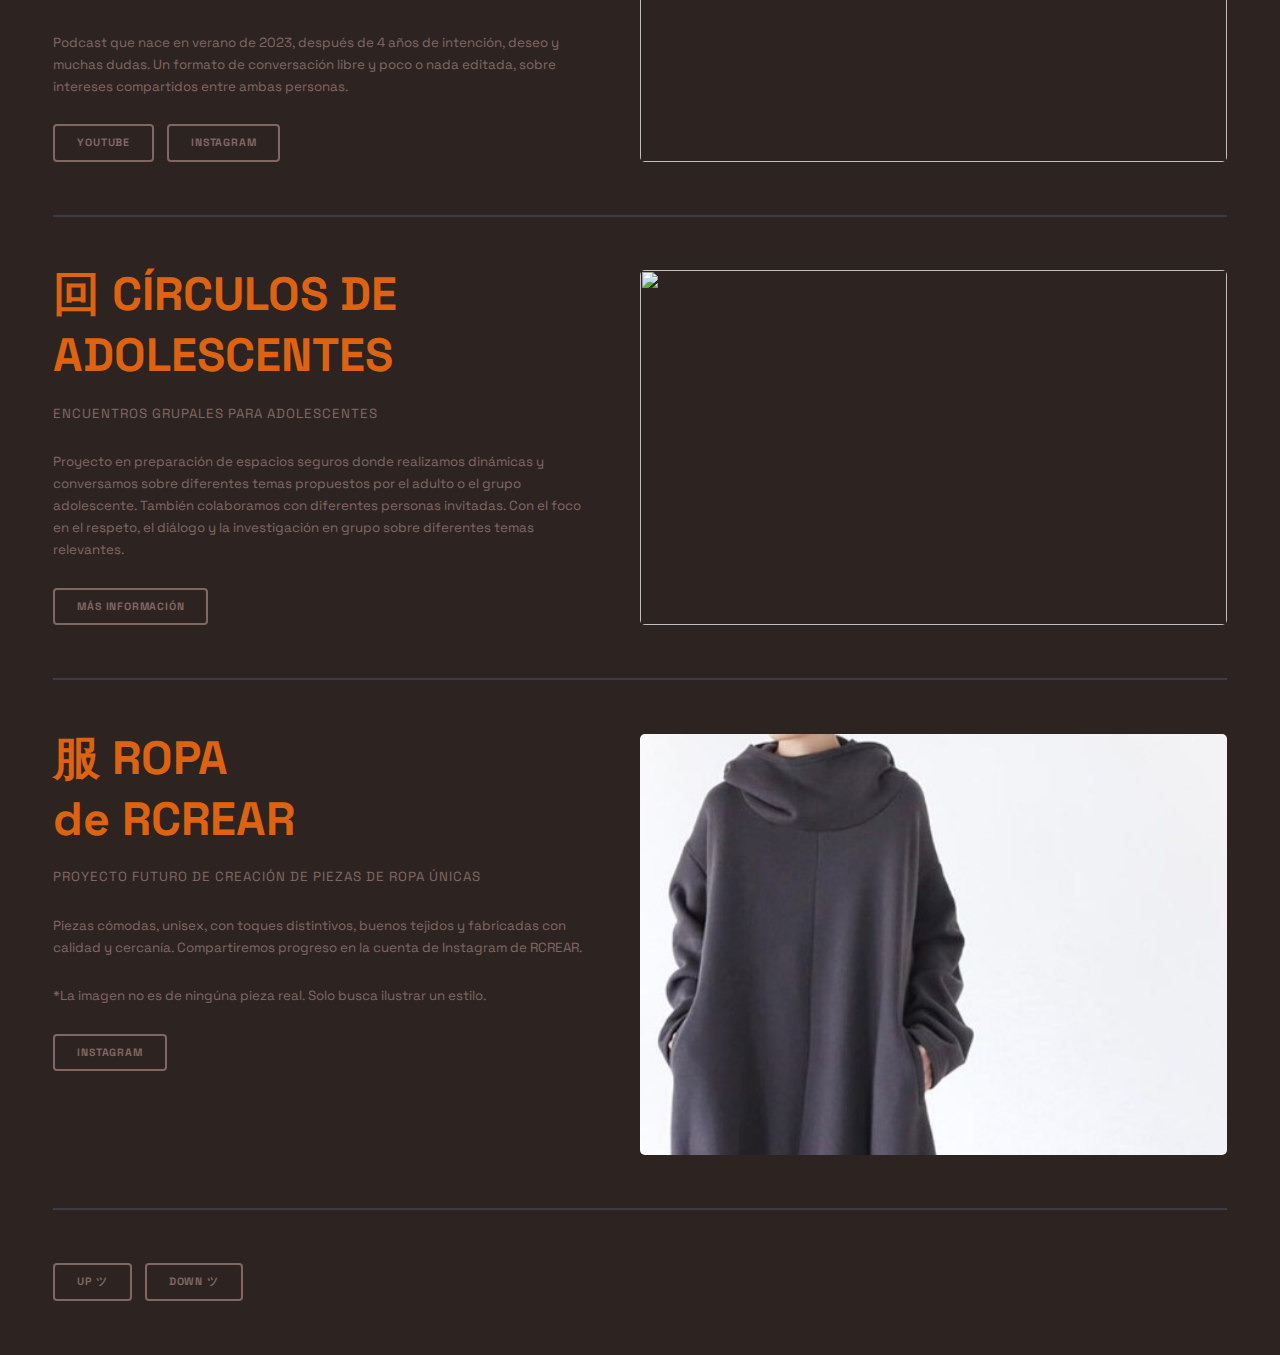
==== commit bffd9a9b: "n" ====
--- a/index.html
+++ b/index.html
@@ -6,7 +6,7 @@
 -->
 <html>
 	<head>
-
+		
 		<!-- Google tag (gtag.js) -->
 <script async src="https://www.googletagmanager.com/gtag/js?id=G-EVS6V55VN1"></script>
 <script>
@@ -34,16 +34,22 @@
 						<div class="inner">
 
 							<!-- Header -->
-							<centered>
-								<header id="header">
-									<a href="http://www.rcrear.com/"> <!-- Add your link in the href attribute -->
+							<header id="header">
+								<style>
+									#header a {
+										text-decoration: none;
+									}
+								</style>
+								<div class="logo-container">
+									<a href="http://www.rcrear.com/"> 
 										<img src="images/logo.svg" alt="RCREAR.COM">
 									</a>
-									<right><h1>再創造</h1></right>
-								</header>
-							</centered>
-								<br>
-							<centered>
+								</div>
+								<div class="title-container">
+									<h1>再創造</h1>
+								</div>
+							</header>
+								<br />
 								<h2>Encuentros para disfrutar compartiendo el presente, con respeto y consciencia.</h2>
 								<ul class="icons">
 										<li><a href="index.html">家 HOME</a></li><li><a href="fundamentos.html">礎 FUNDAMENTOS</a></li>
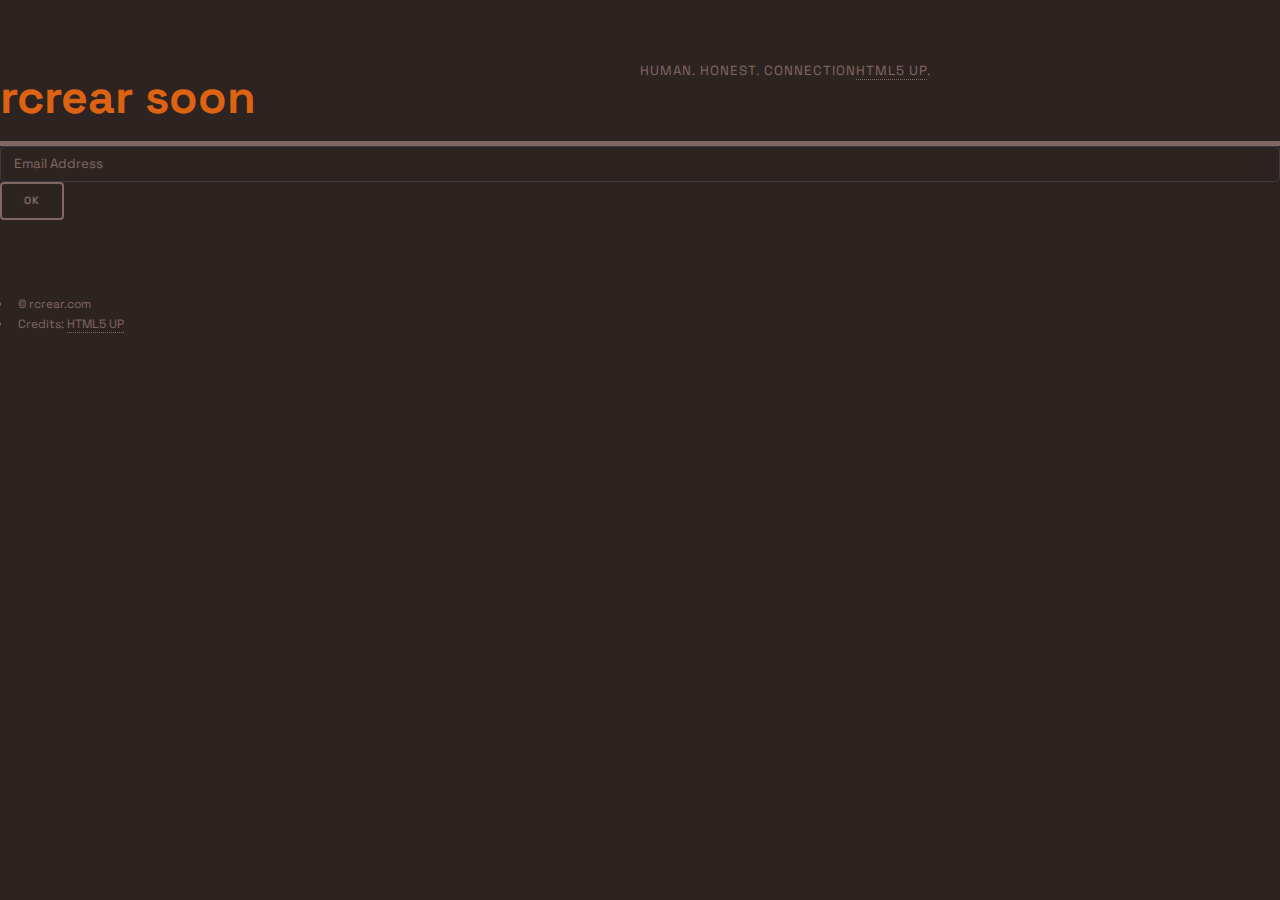
==== commit 93196052: "m" ====
--- a/index.html
+++ b/index.html
@@ -1,247 +1,44 @@
 <!DOCTYPE HTML>
 <!--
-	Editorial by HTML5 UP
+	Eventually by HTML5 UP
 	html5up.net | @ajlkn
 	Free for personal and commercial use under the CCA 3.0 license (html5up.net/license)
 -->
 <html>
 	<head>
-		
-		<!-- Google tag (gtag.js) -->
-<script async src="https://www.googletagmanager.com/gtag/js?id=G-EVS6V55VN1"></script>
-<script>
-  window.dataLayer = window.dataLayer || [];
-  function gtag(){dataLayer.push(arguments);}
-  gtag('js', new Date());
-
-  gtag('config', 'G-EVS6V55VN1');
-</script>
-
-		<title>RCREAR</title>
-		<link rel="icon" type="image/ico" href="images/imagen marca square.png" />
+		<title>rcrear soon</title>
 		<meta charset="utf-8" />
-		<meta name="keywords" content="rcrear" />
 		<meta name="viewport" content="width=device-width, initial-scale=1, user-scalable=no" />
 		<link rel="stylesheet" href="assets/css/main.css" />
 	</head>
-	<body>
+	<body class="is-preload">
 
-		<!-- Wrapper -->
-			<div id="wrapper">
+		<!-- Header -->
+			<header id="header">
+				<h1>rcrear soon</h1>
+				<p>human. honest. connection<a href="http://html5up.net">HTML5 UP</a>.</p>
+			</header>
 
-				<!-- Main -->
-					<div id="main">
-						<div class="inner">
+		<!-- Signup Form -->
+			<form id="signup-form" method="post" action="#">
+				<input type="email" name="email" id="email" placeholder="Email Address" />
+				<input type="submit" value="ok" />
+			</form>
 
-							<!-- Header -->
-							<header id="header">
-								<style>
-									#header a {
-										text-decoration: none;
-									}
-								</style>
-								<div class="logo-container">
-									<a href="http://www.rcrear.com/"> 
-										<img src="images/logo.svg" alt="RCREAR.COM">
-									</a>
-								</div>
-								<div class="title-container">
-									<h1>再創造</h1>
-								</div>
-							</header>
-								<br />
-								<h2>Encuentros para disfrutar compartiendo el presente, con respeto y consciencia.</h2>
-								<ul class="icons">
-										<li><a href="index.html">家 HOME</a></li><li><a href="fundamentos.html">礎 FUNDAMENTOS</a></li>
-
-										<li><a href="https://www.youtube.com/@rcrear" class="icon brands fa-youtube"><span class="label">YouTube</span></a></li>
-										
-										<li><a href="https://discord.gg/RdDKyjFRhg" class="icon brands fa-discord"><span class="label">Discord</span></a></li>
-										
-										<li><a href="mailto:info@rcrear.com" class="icon fa-envelope"><span class="label">Email</span></a></li>
-
-										<li><a href="https://chat.whatsapp.com/CSFJep5sKGAAvkjsVZSvLa" class="icon brands fa-whatsapp"><span class="label">WhatsApp</span></a></li>
-
-										<li><a href="https://www.instagram.com/rcrearoficial/" class="icon brands fa-instagram"><span class="label">Instagram</span></a></li>
-
-									</ul>
-							</centered>
-							
-
-							<!-- Section -->
-							<section>
-								<div class="features">
-									<article>
-										<span class="icon solid fa-users"></span>
-										<div class="content">
-											<h3>EN COMPAÑÍA</h3>
-											<p>Experiencias en grupo, acompañados, en presencia. Haciendo comunidad y vínculos recurrentes.</p>
-										</div>
-									</article>
-
-									<article>
-										<span class="icon solid fa-fire"></span>
-										<div class="content">
-											<h3>DISFRUTAR</h3>
-											<p>Conectar con el placer de vivir el presente compartiendo actividades y encuentros con otras personas.</p>
-										</div>
-									</article>
-
-									<article>
-										<span class="icon solid fa-plus"></span>
-										<div class="content">
-											<h3>RECREADO</h3>
-											<p>Mezclas originales de actividades, experiencias y creación de nuevos conceptos, explorando e innovando.</p>
-										</div>
-									</article>
-
-									<article>
-										<span class="icon fa-eye"></span>
-										<div class="content">
-											<h3>CONSCIENCIA</h3>
-											<p>Con respeto, intento de comunicar con claridad, no juzgar y ser conscientes de nuestro interior y exterior.</p>
-										</div>
-									</article>
-
-								</div>
-							</section>
-
-
-							<!-- Banner -->
-							<section id="banner">
-								<div class="content">
-									<header>
-										<h1>遊 EVENTOS<br />
-										de RCREAR</h1>
-										<p>Organización de eventos presenciales</p>
-									</header>
-									<p>Con la intención puesta en disfrutar de la vida en grupo, con énfasis en la conexión humana, el juego y el cuerpo. Potenciamos lo genuino, consciente y con respeto. Desde juegos y dinámicas abstractas a más regladas. Eventos abiertos o para grupos cerrados.</p>
-									<ul class="actions">
-										<li><a href="eventos.html" class="button big">Ver Eventos</a></li>
-									</ul>
-								</div>
-								<span class="image object">
-									<img src="images/nerf.png" alt="" />
-								</span>
-							</section>
-							<!-- Banner -->
-							<section id="banner">
-								<div class="content">
-									<header>
-										<h1>話 PODCAST</h1>
-										<p>Conversaciones sobre Educación, Crianza, Relaciones, Bienestar, Conexión, la Vida.</p>
-									</header>
-										<p>Podcast que nace en verano de 2023, después de 4 años de intención, deseo y muchas dudas. Un formato de conversación libre y poco o nada editada, sobre intereses compartidos entre ambas personas.</p>
-									<ul class="actions">
-										<li><a href="https://www.youtube.com/@rcrear" class="button big">Youtube</a></li><li><a href="https://www.instagram.com/rcrearpodcast/" class="button big">Instagram</a></li>
-									</ul>
-								</div>
-								<span class="image object">
-									<img src="images/podcast.jpg" alt="" />
-								</span>
-							</section>
-							<!-- Banner -->
-							<section id="banner">
-								<div class="content">
-									<header>
-										<h1>回 CÍRCULOS DE ADOLESCENTES</h1>
-										<p>Encuentros grupales para adolescentes</p>
-									</header>
-									<p>Proyecto en preparación de espacios seguros donde realizamos dinámicas y conversamos sobre diferentes temas propuestos por el adulto o el grupo adolescente. También colaboramos con diferentes personas invitadas. Con el foco en el respeto, el diálogo y la investigación en grupo sobre diferentes temas relevantes.</p>
-									<ul class="actions">
-										<li><a href="circulos.html" class="button big">Más información</a></li>
-									</ul>
-								</div>
-								<span class="image object">
-									<img src="images/adoles.jpg" alt="" />
-								</span>
-							</section>
-							<!-- Banner -->
-							<section id="banner">
-								<div class="content">
-									<header>
-										<h1>服 ROPA<br />
-										de RCREAR</h1>
-										<p>Proyecto futuro de creación de piezas de ropa únicas</p>
-									</header>
-									<p>Piezas cómodas, unisex, con toques distintivos, buenos tejidos y fabricadas con calidad y cercanía. Compartiremos progreso en la cuenta de Instagram de RCREAR.</p>
-									<p>*La imagen no es de ningúna pieza real. Solo busca ilustrar un estilo.</p>
-									<ul class="actions">
-										<li><a href="https://www.instagram.com/rcrearoficial/" class="button big">Instagram</a></li>
-									</ul>
-								</div>
-								<span class="image object">
-									<img src="images/ropa.jpg" alt="" />
-								</span>
-							</section>
-
-							<!-- Banner -->
-							<section id="banner">
-								<div class="content">
-							<ul class="actions">
-								<li><a href="#" class="button big">up ツ</a></li>
-								<li><a href="jaja.html" class="button big">down ツ</a></li>
-							</ul>
-						</div>
-					</section>
-				</div>
-			</div>
-
-				<!-- Sidebar -->
-				<div id="sidebar" class="inactive">
-						<div class="inner">
-
-							<!-- Menu -->
-								<nav id="menu">
-									<ul>
-										<li><a href="index.html">家 home</a></li>
-										<li><a href="eventos.html">遊 eventos</a></li>
-										<li><a href="circulos.html">回 circulos</a></li>
-										<li><a href="https://www.youtube.com/@rcrear">話 podcast</a></li>
-										<li><a href="https://www.instagram.com/rcrearoficial/">服 ropa</a></li>
-										<li><a href="fundamentos.html">礎 fundamentos</a></li>
-								</ul>
-								</nav>
-
-							<!-- Section -->
-								<section>
-									<header class="major">
-										<h2>話 CONTACTO</h2>
-									</header>
-									<p><strong>¡Te estemos esperando!</strong> Somos tribu y queremos hacer comunidad! ¡te animamos a que nos contactes y nos sigas en redes!</p>
-									<ul class="contact">
-										<li class="icon solid fa-envelope"><a href="mailto:info@rcrear.com">info@rcrear.com</a></li>
-										<li class="icon solid fa-phone"><a href="tel:0034640804348">640 80 43 48</a></li>
-										<li class="icon solid fa-home">Barcelona, España</li>
-									</ul>
-									<ul class="icons">
-										<li><a href="https://www.youtube.com/@rcrear" class="icon brands fa-youtube"><span class="label">YouTube</span></a></li>
-											
-											<li><a href="https://discord.gg/RdDKyjFRhg" class="icon brands fa-discord"><span class="label">Discord</span></a></li>
-											
-											<li><a href="mailto:info@rcrear.com" class="icon fa-envelope"><span class="label">Email</span></a></li>
-	
-											<li><a href="https://chat.whatsapp.com/CSFJep5sKGAAvkjsVZSvLa" class="icon brands fa-whatsapp"><span class="label">WhatsApp</span></a></li>
-	
-											<li><a href="https://www.instagram.com/rcrearoficial/" class="icon brands fa-instagram"><span class="label">Instagram</span></a></li>
-									</ul>
-								</section>
-
-							<!-- Footer -->
-								<footer id="footer">
-									<p class="copyright">&copy; rcrear.com all rights reserved. design: <a href="https://html5up.net">html5up</a>.</p>
-								</footer>
-
-						</div>
-					</div>
-
-			</div>
+		<!-- Footer -->
+			<footer id="footer">
+				<ul class="icons">
+					<li><a href="#" class="icon brands fa-twitter"><span class="label">X</span></a></li>
+					<li><a href="#" class="icon brands fa-instagram"><span class="label">Instagram</span></a></li>
+					<li><a href="#" class="icon brands fa-github"><span class="label">GitHub</span></a></li>
+					<li><a href="rcrear.com@gmail.com" class="icon fa-envelope"><span class="label">Email</span></a></li>
+				</ul>
+				<ul class="copyright">
+					<li>&copy; rcrear.com</li><li>Credits: <a href="http://html5up.net">HTML5 UP</a></li>
+				</ul>
+			</footer>
 
 		<!-- Scripts -->
-			<script src="assets/js/jquery.min.js"></script>
-			<script src="assets/js/browser.min.js"></script>
-			<script src="assets/js/breakpoints.min.js"></script>
-			<script src="assets/js/util.js"></script>
 			<script src="assets/js/main.js"></script>
 
 	</body>
